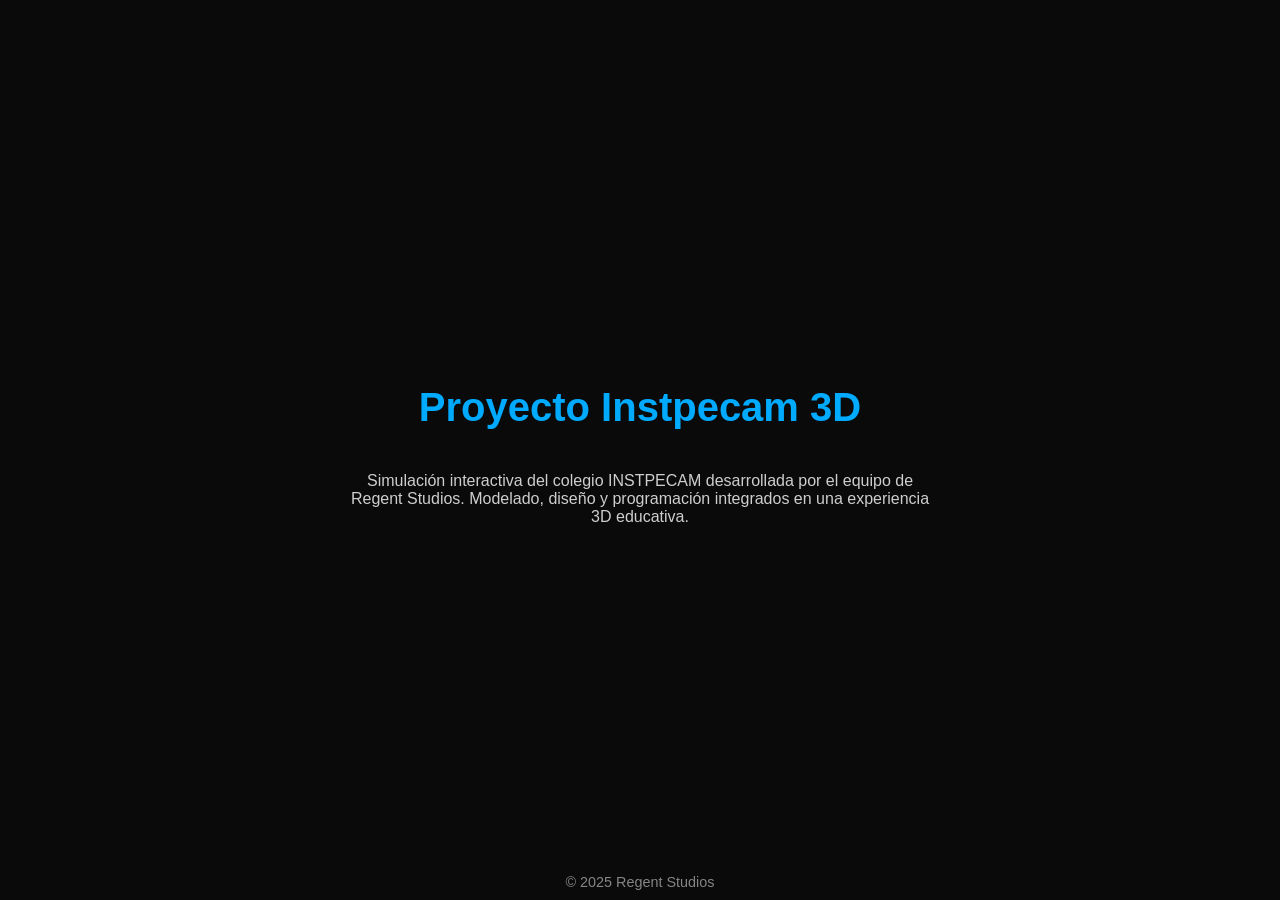
==== index.html @ ab6b4b00 "Add initial HTML structure for Proyecto Instpecam 3D" ====
<!DOCTYPE html>
<html lang="es">
<head>
  <meta charset="UTF-8">
  <meta name="viewport" content="width=device-width, initial-scale=1.0">
  <title>Proyecto Instpecam 3D</title>
  <style>
    body {
      font-family: 'Poppins', sans-serif;
      background-color: #0a0a0a;
      color: #ffffff;
      display: flex;
      flex-direction: column;
      align-items: center;
      justify-content: center;
      height: 100vh;
      margin: 0;
      text-align: center;
    }
    h1 {
      font-size: 2.5rem;
      color: #00aaff;
    }
    p {
      max-width: 600px;
      opacity: 0.8;
    }
  </style>
</head>
<body>
  <h1>Proyecto Instpecam 3D</h1>
  <p>
    Simulación interactiva del colegio INSTPECAM desarrollada por el equipo de Regent Studios.  
    Modelado, diseño y programación integrados en una experiencia 3D educativa.
  </p>
  <footer style="position:absolute; bottom:10px; font-size:0.9rem; opacity:0.5;">
    © 2025 Regent Studios
  </footer>
</body>
</html>
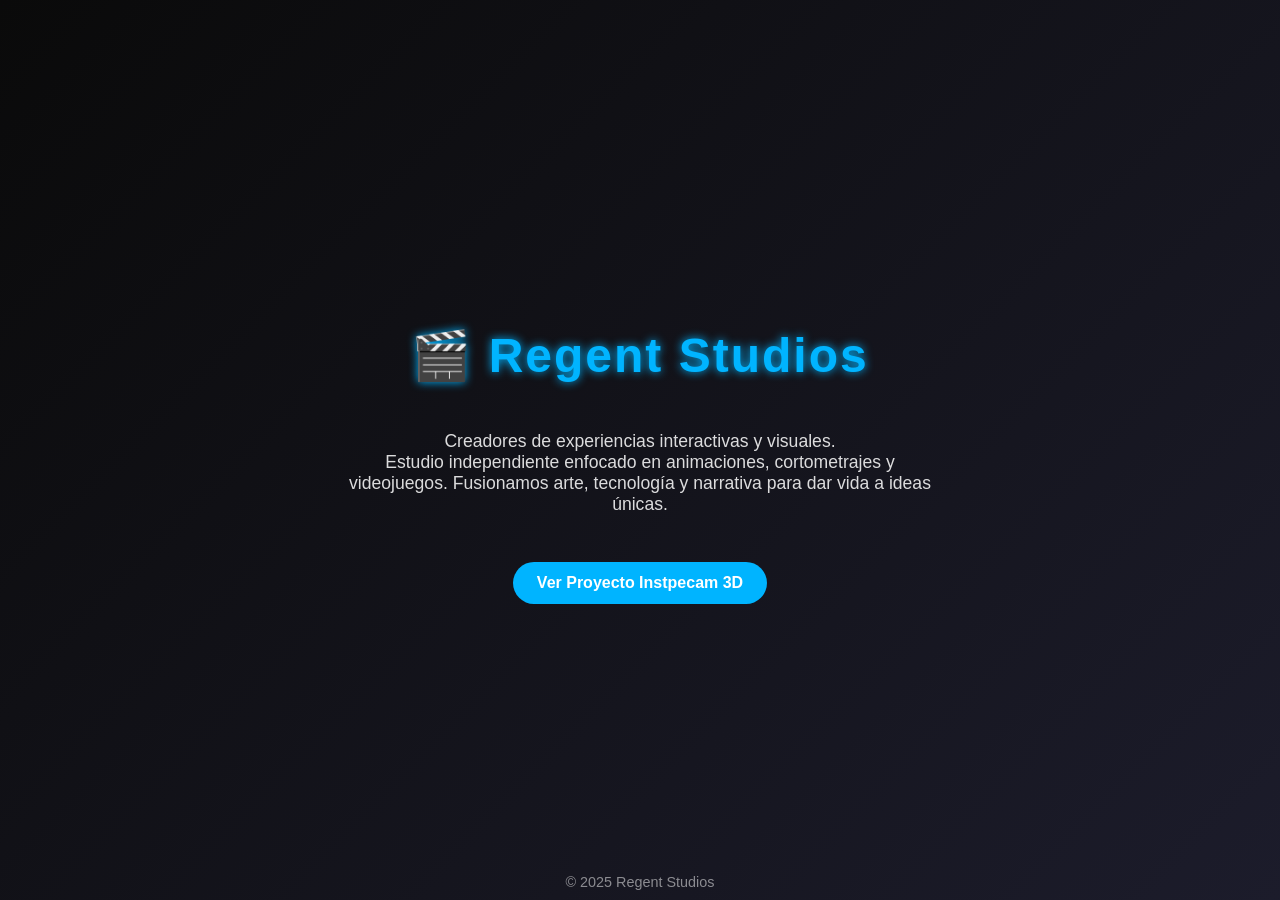
==== commit 69fbdff5: "Revise index.html for Regent Studios branding Updated the title and content to reflect Regent Studio" ====
--- a/index.html
+++ b/index.html
@@ -3,38 +3,62 @@
 <head>
   <meta charset="UTF-8">
   <meta name="viewport" content="width=device-width, initial-scale=1.0">
-  <title>Proyecto Instpecam 3D</title>
+  <title>Regent Studios</title>
   <style>
     body {
-      font-family: 'Poppins', sans-serif;
-      background-color: #0a0a0a;
-      color: #ffffff;
+      margin: 0;
+      height: 100vh;
       display: flex;
       flex-direction: column;
+      justify-content: center;
       align-items: center;
-      justify-content: center;
-      height: 100vh;
-      margin: 0;
+      background: linear-gradient(135deg, #0a0a0a, #1c1c2b);
+      color: white;
+      font-family: 'Poppins', sans-serif;
       text-align: center;
+      overflow: hidden;
     }
     h1 {
-      font-size: 2.5rem;
-      color: #00aaff;
+      font-size: 3rem;
+      color: #00b4ff;
+      letter-spacing: 2px;
+      text-shadow: 0 0 10px #00b4ff;
     }
     p {
       max-width: 600px;
-      opacity: 0.8;
+      font-size: 1.1rem;
+      opacity: 0.85;
+      margin-top: 15px;
+    }
+    a {
+      margin-top: 30px;
+      background: #00b4ff;
+      color: #fff;
+      text-decoration: none;
+      padding: 12px 24px;
+      border-radius: 30px;
+      font-weight: bold;
+      transition: 0.3s;
+    }
+    a:hover {
+      background: #008fcc;
+    }
+    footer {
+      position: absolute;
+      bottom: 10px;
+      font-size: 0.9rem;
+      opacity: 0.5;
     }
   </style>
 </head>
 <body>
-  <h1>Proyecto Instpecam 3D</h1>
+  <h1>🎬 Regent Studios</h1>
   <p>
-    Simulación interactiva del colegio INSTPECAM desarrollada por el equipo de Regent Studios.  
-    Modelado, diseño y programación integrados en una experiencia 3D educativa.
+    Creadores de experiencias interactivas y visuales.<br>
+    Estudio independiente enfocado en animaciones, cortometrajes y videojuegos.  
+    Fusionamos arte, tecnología y narrativa para dar vida a ideas únicas.
   </p>
-  <footer style="position:absolute; bottom:10px; font-size:0.9rem; opacity:0.5;">
-    © 2025 Regent Studios
-  </footer>
+  <a href="https://regentstudios.github.io/Proyecto-Instpecam3D/">Ver Proyecto Instpecam 3D</a>
+  <footer>© 2025 Regent Studios</footer>
 </body>
 </html>
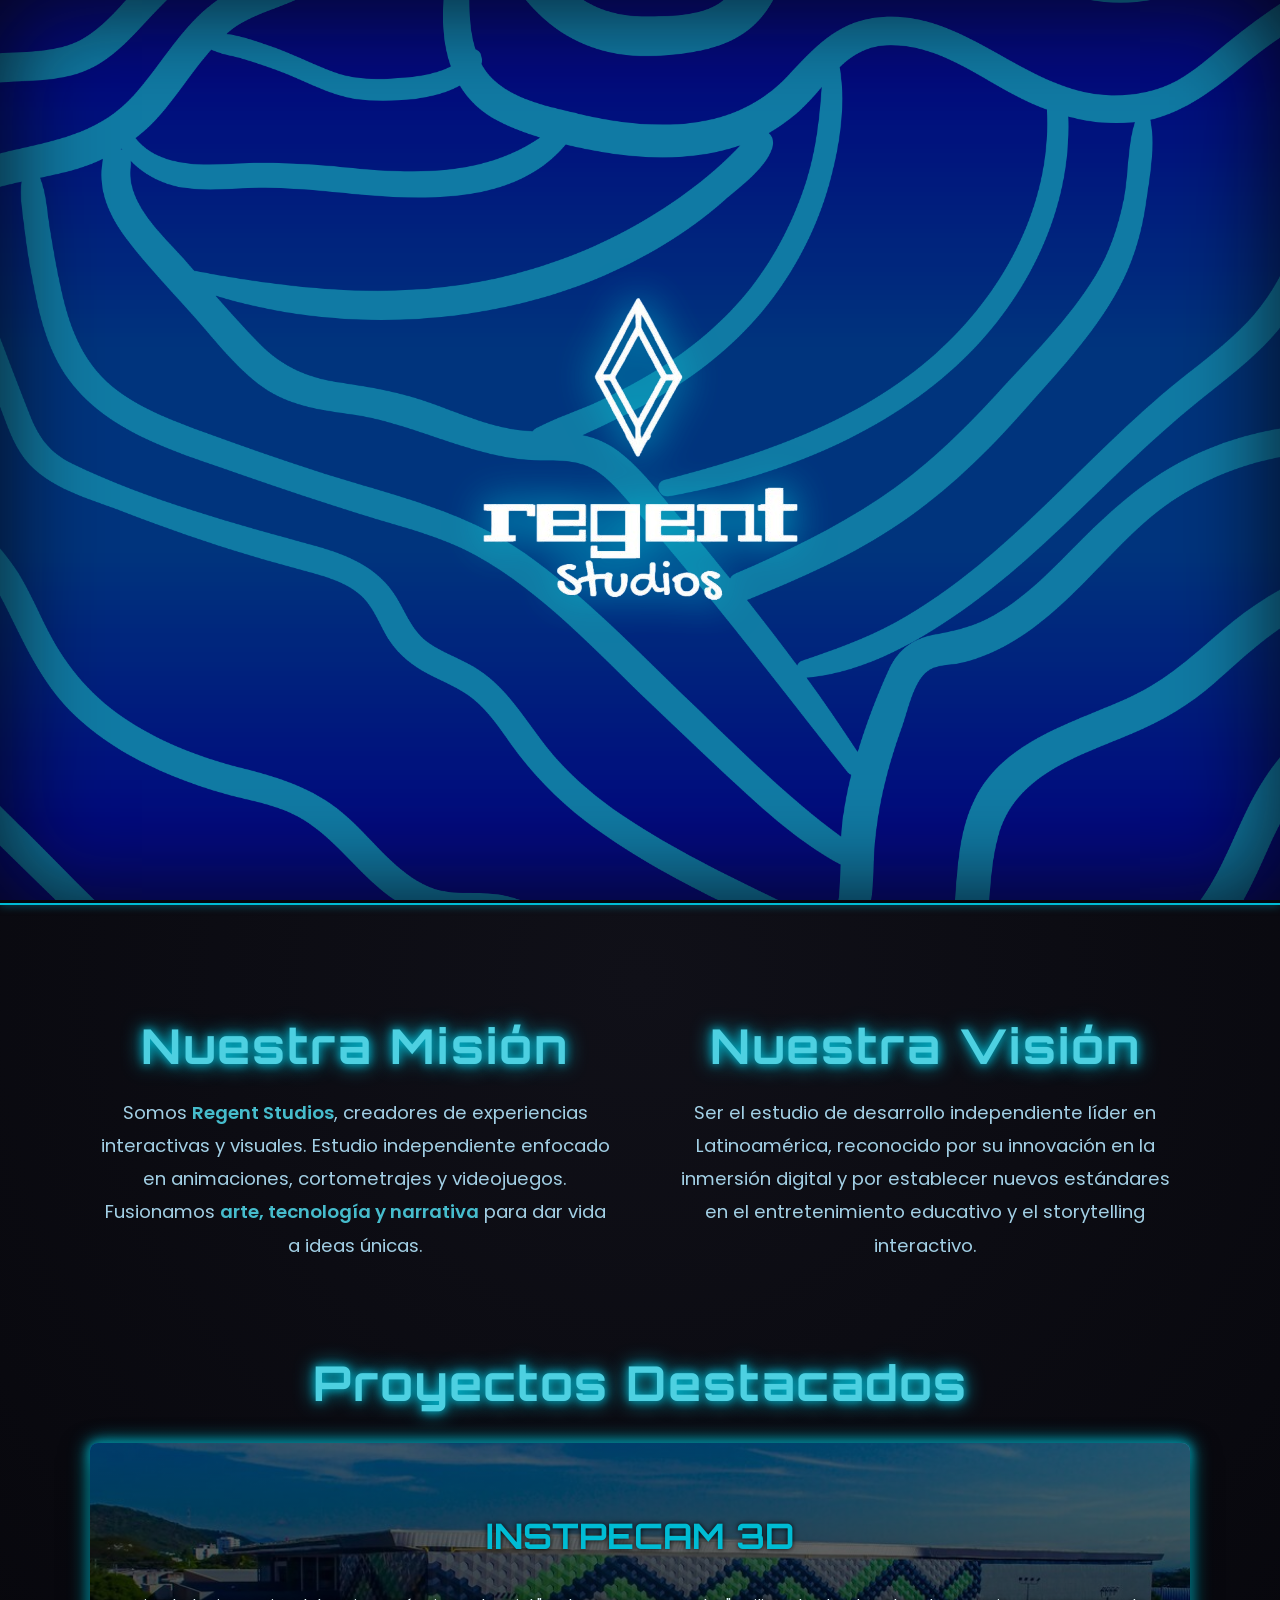
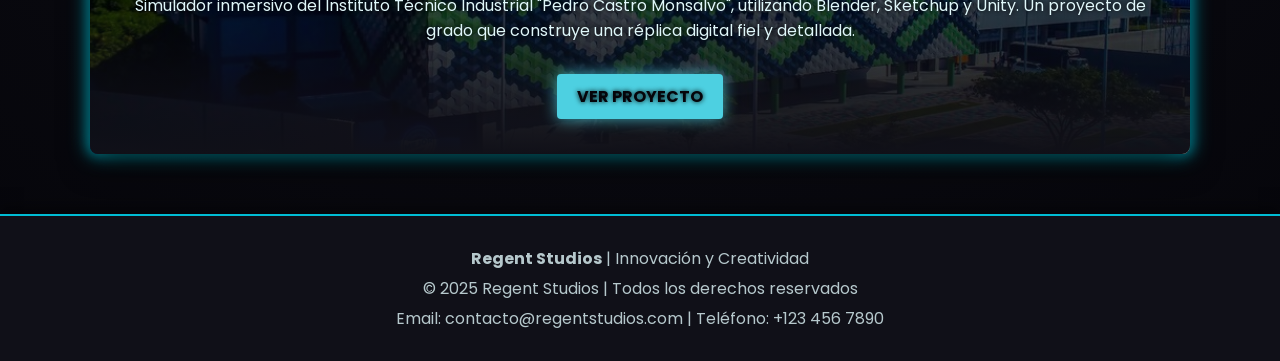
==== commit e486bb6d: "Add files via upload" ====
--- a/index.html
+++ b/index.html
@@ -1,64 +1,148 @@
-<!DOCTYPE html>
-<html lang="es">
-<head>
-  <meta charset="UTF-8">
-  <meta name="viewport" content="width=device-width, initial-scale=1.0">
-  <title>Regent Studios</title>
-  <style>
-    body {
-      margin: 0;
-      height: 100vh;
-      display: flex;
-      flex-direction: column;
-      justify-content: center;
-      align-items: center;
-      background: linear-gradient(135deg, #0a0a0a, #1c1c2b);
-      color: white;
-      font-family: 'Poppins', sans-serif;
-      text-align: center;
-      overflow: hidden;
-    }
-    h1 {
-      font-size: 3rem;
-      color: #00b4ff;
-      letter-spacing: 2px;
-      text-shadow: 0 0 10px #00b4ff;
-    }
-    p {
-      max-width: 600px;
-      font-size: 1.1rem;
-      opacity: 0.85;
-      margin-top: 15px;
-    }
-    a {
-      margin-top: 30px;
-      background: #00b4ff;
-      color: #fff;
-      text-decoration: none;
-      padding: 12px 24px;
-      border-radius: 30px;
-      font-weight: bold;
-      transition: 0.3s;
-    }
-    a:hover {
-      background: #008fcc;
-    }
-    footer {
-      position: absolute;
-      bottom: 10px;
-      font-size: 0.9rem;
-      opacity: 0.5;
-    }
-  </style>
-</head>
-<body>
-  <h1>🎬 Regent Studios</h1>
-  <p>
-    Creadores de experiencias interactivas y visuales.<br>
-    Estudio independiente enfocado en animaciones, cortometrajes y videojuegos.  
-    Fusionamos arte, tecnología y narrativa para dar vida a ideas únicas.
-  </p>
-  <a href="https://regentstudios.github.io/Proyecto-Instpecam3D/">Ver Proyecto Instpecam 3D</a>
-  <footer>© 2025 Regent Studios</footer>
-</body>
-</html>
+<!DOCTYPE html>
+<html lang="es">
+<head>
+    <meta charset="UTF-8">
+    <meta name="viewport" content="width=device-width, initial-scale=1.0">
+    <title>Regent Studios | Creadores de Experiencias</title>
+    <link rel="preconnect" href="https://fonts.googleapis.com">
+    <link rel="preconnect" href="https://fonts.gstatic.com" crossorigin>
+    <link href="https://fonts.googleapis.com/css2?family=Orbitron:wght@700&family=Poppins:wght@400;600&display=swap" rel="stylesheet">
+    <link rel="stylesheet" href="style.css"> 
+</head>
+<body>
+    
+    <div class="intro-screen">
+        <img src="LogoBanerF.png" alt="Fondo del Logobanner de Regent Studios" class="intro-background-img"> 
+        
+        <div class="intro-title">
+            <img src="LogoM-removebg-preview.png" alt="Regent Studios Logo" class="intro-logo">
+        </div>
+
+        <div class="scroll-indicator" aria-hidden="false">
+            <svg class="scroll-arrow arrow-1" viewBox="0 0 24 24" preserveAspectRatio="none" xmlns="http://www.w3.org/2000/svg" role="img" aria-label="Desliza hacia abajo">
+                <path d="M3 8l9 9 9-9" stroke="currentColor" stroke-linecap="round" stroke-linejoin="round" fill="none"></path>
+            </svg>
+            <svg class="scroll-arrow arrow-2" viewBox="0 0 24 24" preserveAspectRatio="none" xmlns="http://www.w3.org/2000/svg" role="img" aria-label="Desliza hacia abajo">
+                <path d="M3 8l9 9 9-9" stroke="currentColor" stroke-linecap="round" stroke-linejoin="round" fill="none"></path>
+            </svg>
+            <svg class="scroll-arrow arrow-3" viewBox="0 0 24 24" preserveAspectRatio="none" xmlns="http://www.w3.org/2000/svg" role="img" aria-label="Desliza hacia abajo">
+                <path d="M3 8l9 9 9-9" stroke="currentColor" stroke-linecap="round" stroke-linejoin="round" fill="none"></path>
+            </svg>
+            <span class="sr-only">Desliza hacia abajo</span>
+        </div>
+    </div>
+
+    <main>
+        <header class="header"></header>
+
+        <div class="container">
+            <div class="main-content">
+                
+                <div class="mission-vision-container">
+                    
+                    <div class="mission-vision-item">
+                        <h2 class="section-title">Nuestra Misión</h2>
+                        <p class="project-description">
+                            Somos <strong>Regent Studios</strong>, creadores de experiencias interactivas y visuales. Estudio independiente enfocado en animaciones, cortometrajes y videojuegos. Fusionamos <strong>arte, tecnología y narrativa</strong> para dar vida a ideas únicas.
+                        </p>
+                    </div>
+
+                    <div class="mission-vision-item">
+                        <h2 class="section-title">Nuestra Visión</h2>
+                        <p class="project-description">
+                            Ser el estudio de desarrollo independiente líder en Latinoamérica, reconocido por su innovación en la inmersión digital y por establecer nuevos estándares en el entretenimiento educativo y el storytelling interactivo.
+                        </p>
+                    </div>
+
+                </div>
+                
+                <h2 class="section-title">Proyectos Destacados</h2>
+                
+                <div class="project-card project-card-img"> 
+                    <h3>INSTPECAM 3D</h3>
+                    <p>Simulador inmersivo del Instituto Técnico Industrial "Pedro Castro Monsalvo", utilizando Blender, Sketchup y Unity. Un proyecto de grado que construye una réplica digital fiel y detallada.</p>
+                    
+                    <a href="https://regentstudios.github.io/Proyecto-Instpecam3D/" class="card-link" aria-label="Ir al Proyecto Instpecam 3D"></a>
+                    <span class="card-cta-label">Ver Proyecto</span>
+                </div>
+            </div>
+        </div>
+    </main>
+
+    <footer class="footer">
+        <div class="footer-content">
+            <p><strong>Regent Studios</strong> | Innovación y Creatividad</p>
+            <p>© 2025 Regent Studios | Todos los derechos reservados</p>
+            <p>Email: contacto@regentstudios.com | Teléfono: +123 456 7890</p>
+        </div>
+    </footer>
+    
+    <script>
+        // Efecto de fade-out de la intro al hacer scroll
+        const introScreen = document.querySelector('.intro-screen');
+        const scrollThreshold = window.innerHeight;
+
+        window.addEventListener('scroll', () => {
+            const scrollY = window.scrollY;
+            
+            if (scrollY <= scrollThreshold) {
+                const opacity = 1 - (scrollY / scrollThreshold);
+                const blur = (scrollY / scrollThreshold) * 10;
+                introScreen.style.opacity = opacity;
+                introScreen.style.filter = `blur(${blur}px)`;
+            } else {
+                introScreen.style.opacity = 0;
+                introScreen.style.filter = `blur(10px)`;
+            }
+        }, { passive: true });
+
+        // Activar indicador de scroll si el usuario permanece en la intro sin desplazarse
+        (function() {
+            const indicator = document.querySelector('.scroll-indicator');
+            if (!indicator) return;
+
+            let idleTimer = null;
+            const idleDelay = 2500; // 2.5 segundos de inactividad
+            const isInIntro = () => window.scrollY <= window.innerHeight * 0.15;
+
+            function startIdle() {
+                clearTimeout(idleTimer);
+                idleTimer = setTimeout(() => {
+                    indicator.classList.add('active');
+                }, idleDelay);
+            }
+
+            function cancelIdle() {
+                clearTimeout(idleTimer);
+                indicator.classList.remove('active');
+            }
+
+            function handleScroll() {
+                if (isInIntro()) {
+                    cancelIdle();
+                    startIdle();
+                } else {
+                    cancelIdle();
+                }
+            }
+
+            window.addEventListener('load', () => {
+                if (isInIntro()) startIdle();
+            });
+
+            window.addEventListener('scroll', handleScroll, { passive: true });
+            document.addEventListener('visibilitychange', () => {
+                if (document.visibilityState === 'visible' && isInIntro()) startIdle();
+                else cancelIdle();
+            });
+
+            ['keydown','pointerdown','touchstart'].forEach(ev => {
+                window.addEventListener(ev, () => {
+                    cancelIdle();
+                }, { passive: true });
+            });
+        })();
+    </script>
+
+</body>
+</html>
--- a/style.css
+++ b/style.css
@@ -0,0 +1,379 @@
+/* --- Variables de Color y Estilos Generales --- */
+:root {
+    /* Paleta de Colores Azules/Cian Futurista */
+    --primary-color: #05050A; /* Negro ultra-oscuro (Fondo base) */
+    --secondary-color: #00BCD4; /* Cian primario (Bordes/Destacado/Neo) */
+    --accent-color: #4DD0E1; /* Cian claro de acento (Brillo/Hover) */
+    --light-color: #E0F7FA; /* Blanco/gris azulado claro */
+    --dark-color: #101018; /* Gris muy oscuro para secciones */
+    --text-color: #B3E5FC; /* Color de texto principal (Azul claro suave) */
+    
+    /* Gradiente sutil para el fondo */
+    --background-gradient: radial-gradient(circle at center, var(--dark-color) 0%, var(--primary-color) 100%);
+
+    /* Sombra de Neo (para títulos y bordes) */
+    --neo-shadow: 0 0 12px var(--secondary-color), 0 0 20px var(--secondary-color);
+}
+
+html {
+    scroll-behavior: smooth;
+}
+
+body {
+    font-family: 'Poppins', sans-serif;
+    margin: 0;
+    padding: 0;
+    background-color: var(--primary-color);
+    background-image: var(--background-gradient); 
+    color: var(--text-color);
+    overflow-x: hidden;
+    min-height: 100vh; 
+}
+
+/* --- Pantalla de Introducción (Cubierta total) --- */
+.intro-screen {
+    position: fixed;
+    top: 0;
+    left: 0;
+    width: 100%;
+    height: 100vh; /* OCUPA EL 100% DE LA ALTURA DE LA VENTANA */
+    z-index: 100;
+    pointer-events: none; 
+    display: flex; 
+    flex-direction: column;
+    align-items: center;
+    justify-content: center;
+    text-align: center;
+    overflow: hidden; 
+    transition: opacity 0.5s ease, filter 0.5s ease; /* Para el efecto de fade-out */
+}
+
+/* Overlay oscuro para mejorar contraste del logo */
+.intro-screen::after {
+    content: '';
+    position: absolute;
+    top: 0; left: 0; width: 100%; height: 100%;
+    /* Añadimos un tinte Cian sutil */
+    background: rgba(0, 188, 212, 0.05); 
+    /* Oscurecimiento en los bordes para más profundidad */
+    box-shadow: inset 0 0 100px rgba(5, 5, 10, 0.9); 
+    z-index: 1;
+}
+
+/* IMAGEN DE FONDO (Con clase específica) */
+.intro-background-img {
+    position: absolute;
+    top: 0;
+    left: 0;
+    width: 100%;
+    height: 100%;
+    object-fit: cover; /* Asegura que la imagen cubra toda la pantalla */
+    filter: brightness(0.7) contrast(1.1); 
+    z-index: 0;
+}
+
+/* Contenedor del Logo y Título */
+.intro-title {
+    position: relative;
+    z-index: 2; /* Encima del overlay */
+}
+
+/* ESTILO DEL LOGO TRANSPARENTE (Centrado y GRANDE) */
+.intro-logo {
+    height: auto; 
+    width: auto;
+    max-height: 90vh; /* ¡MÁXIMO TAMAÑO! (90% de la altura del viewport) */
+    max-width: 95vw;  /* ¡MÁXIMO TAMAÑO! (95% del ancho del viewport) */
+    display: block; 
+    margin: 0 auto; 
+    filter: drop-shadow(0 0 20px var(--secondary-color)); /* Efecto Neo-Cian */
+    transition: filter 0.3s ease;
+}
+
+.intro-logo:hover {
+    filter: drop-shadow(0 0 35px var(--accent-color)); /* Brillo más intenso al pasar el mouse */
+}
+
+
+/* --- Indicador de desplazamiento (scroll-indicator) --- */
+.sr-only {
+    position: absolute !important;
+    width: 1px;
+    height: 1px;
+    padding: 0;
+    margin: -1px;
+    overflow: hidden;
+    clip: rect(0, 0, 0, 0);
+    white-space: nowrap;
+    border: 0;
+}
+
+.scroll-indicator {
+    position: fixed;
+    bottom: 36px;
+    left: 50%;
+    transform: translateX(-50%);
+    z-index: 101; 
+    display: flex;
+    flex-direction: column;
+    align-items: center;
+    gap: 4px;
+    width: min(40vw, 220px);
+    height: auto;
+    pointer-events: none;
+    opacity: 0; /* INICIA OCULTO */
+    transition: opacity 300ms ease;
+}
+
+.scroll-arrow {
+    width: 100%;
+    height: 20px;
+    color: var(--accent-color); /* Color Cian */
+    opacity: 0;
+    transform-origin: center;
+    filter: drop-shadow(0 0 8px var(--secondary-color)); /* Efecto Neo */
+}
+
+.scroll-arrow path {
+    stroke-width: 3.2;
+    vector-effect: non-scaling-stroke;
+}
+
+.arrow-1 { animation: arrowFade 2s infinite; }
+.arrow-2 { animation: arrowFade 2s infinite 0.3s; }
+.arrow-3 { animation: arrowFade 2s infinite 0.6s; }
+
+.scroll-indicator.active { opacity: 1; }
+
+@keyframes arrowFade {
+    0% { opacity: 0; transform: translateY(-8px); }
+    50% { opacity: 1; transform: translateY(0); }
+    100% { opacity: 0; transform: translateY(8px); }
+}
+
+/* --- Contenido Principal --- */
+main {
+    position: relative;
+    z-index: 1;
+    background-color: transparent; 
+    padding-top: 100vh; /* ¡CLAVE! Empuja el contenido para que empiece después de la intro */
+}
+
+/* Estilo del Encabezado Sticky (De vuelta a la línea simple solicitada) */
+.header {
+    background-color: var(--primary-color); 
+    height: 5px; 
+    padding: 0; 
+    
+    border-bottom: 2px solid var(--secondary-color); 
+    
+    position: sticky;
+    top: 0;
+    z-index: 50;
+    width: 100%;
+    box-sizing: border-box;
+    box-shadow: 0 0 10px rgba(0, 188, 212, 0.5); /* Aumentamos la sombra para Neo */
+}
+
+/* --- Contenido de la Sección Principal --- */
+.container {
+    max-width: 1100px; 
+    margin: 60px auto;
+    padding: 0 20px;
+}
+
+.main-content {
+    text-align: center;
+}
+
+/* Contenedor Flex para Misión y Visión */
+.mission-vision-container {
+    display: flex;
+    justify-content: space-between;
+    gap: 40px; 
+    margin-bottom: 40px;
+}
+
+.mission-vision-item {
+    flex: 1; 
+    text-align: center;
+    padding: 10px;
+}
+
+.section-title {
+    font-size: 3rem; 
+    color: var(--accent-color); 
+    margin: 40px 0 20px 0;
+    font-family: 'Orbitron', sans-serif; 
+    text-shadow: 0 0 10px var(--secondary-color), 0 0 20px var(--secondary-color); 
+    letter-spacing: 2px;
+}
+
+.project-description {
+    font-size: 1.15rem; 
+    line-height: 1.8;
+    margin: 0 auto 40px auto;
+    opacity: 0.9;
+}
+
+.project-description strong {
+    color: var(--accent-color); 
+    font-weight: 600;
+}
+
+/* Estilo Base de la Tarjeta */
+.project-card {
+    position: relative;
+    background-color: var(--dark-color);
+    border: none; 
+    padding: 35px; 
+    border-radius: 8px; 
+    margin-top: 30px;
+    box-shadow: 0 10px 30px rgba(0, 0, 0, 0.8), var(--neo-shadow);
+    transition: transform 0.3s ease, box-shadow 0.3s ease;
+    cursor: pointer;
+    overflow: hidden; 
+}
+
+.project-card h3 {
+    color: var(--secondary-color); 
+    font-family: 'Orbitron', sans-serif;
+    font-size: 2.2rem; 
+}
+
+
+/* Estilo para la Tarjeta de Proyecto con Imagen de Fondo y fundido */
+.project-card-img {
+    background-image: url('instpecamIMG1.jpg');
+    background-size: cover;
+    background-position: center;
+    background-repeat: no-repeat;
+    
+    z-index: 1;
+    color: var(--light-color);
+    text-shadow: 0 0 5px rgba(0,0,0,1);
+}
+
+/* Superposición de Oscurecimiento (Incluye el gradiente de fundido) */
+.project-card-img::before {
+    content: '';
+    position: absolute;
+    top: 0;
+    left: 0;
+    right: 0;
+    bottom: 0;
+    
+    /* GRADIENTE CLAVE: Oscurecimiento con fundido al fondo */
+    background: linear-gradient(
+        to bottom,
+        rgba(0, 0, 0, 0.55) 0%, 
+        rgba(0, 0, 0, 0.65) 50%, 
+        var(--dark-color) 100% 
+    );
+    z-index: 2; 
+    transition: background 0.3s ease; 
+}
+
+/* Aseguramos que el contenido esté encima de la capa de oscurecimiento */
+.project-card-img h3, .project-card-img p, .card-cta-label {
+    position: relative;
+    z-index: 3;
+}
+
+.project-card:hover {
+    transform: translateY(-5px); 
+    box-shadow: 0 15px 40px rgba(0, 0, 0, 0.9), 0 0 25px var(--accent-color);
+}
+
+.project-card-img:hover::before {
+    /* Oscurecimiento menor al pasar el mouse */
+    background: linear-gradient(
+        to bottom,
+        rgba(0, 0, 0, 0.45) 0%,
+        rgba(0, 0, 0, 0.55) 50%,
+        var(--dark-color) 100% 
+    );
+}
+
+/* Hacemos que el enlace cubra el 100% de la tarjeta */
+.card-link {
+    position: absolute;
+    top: 0;
+    left: 0;
+    width: 100%;
+    height: 100%;
+    z-index: 4; 
+}
+
+/* Estilo del indicador visual del CTA */
+.card-cta-label {
+    display: inline-block;
+    margin-top: 15px;
+    padding: 10px 20px;
+    background: var(--accent-color);
+    color: var(--primary-color);
+    font-weight: bold;
+    text-transform: uppercase;
+    border-radius: 4px;
+    box-shadow: 0 0 15px rgba(77, 208, 225, 0.8);
+    transition: background-color 0.3s ease, transform 0.3s ease;
+}
+
+.project-card-img:hover .card-cta-label {
+    background: var(--secondary-color);
+    box-shadow: 0 0 25px var(--secondary-color);
+    transform: scale(1.05);
+}
+
+/* --- Pie de Página --- */
+.footer {
+    background-color: var(--dark-color);
+    color: var(--light-color);
+    text-align: center;
+    padding: 25px; 
+    margin-top: 50px;
+    border-top: 2px solid var(--secondary-color); 
+    box-shadow: 0 -5px 15px rgba(0, 0, 0, 0.5);
+}
+
+.footer-content p {
+    margin: 5px 0;
+    opacity: 0.8;
+}
+
+/* --- Media Queries --- */
+@media (max-width: 768px) {
+    /* Ajuste de tamaño del logo en móviles */
+    .intro-logo {
+        max-height: 70vh; /* Ajustado para móviles */
+        max-width: 95vw;
+    }
+    
+    /* Misión y Visión de vuelta a columnas apiladas en móviles */
+    .mission-vision-container {
+        flex-direction: column;
+        gap: 0;
+    }
+    
+    .header {
+        height: 4px;
+    }
+    
+    .project-card h3 {
+        font-size: 1.8rem;
+    }
+    
+    .card-cta-label {
+        padding: 8px 15px;
+        font-size: 0.9rem;
+    }
+
+    .section-title {
+        font-size: 2.5rem;
+        margin: 20px 0 10px 0;
+    }
+
+    .project-description {
+        font-size: 1rem;
+    }
+}
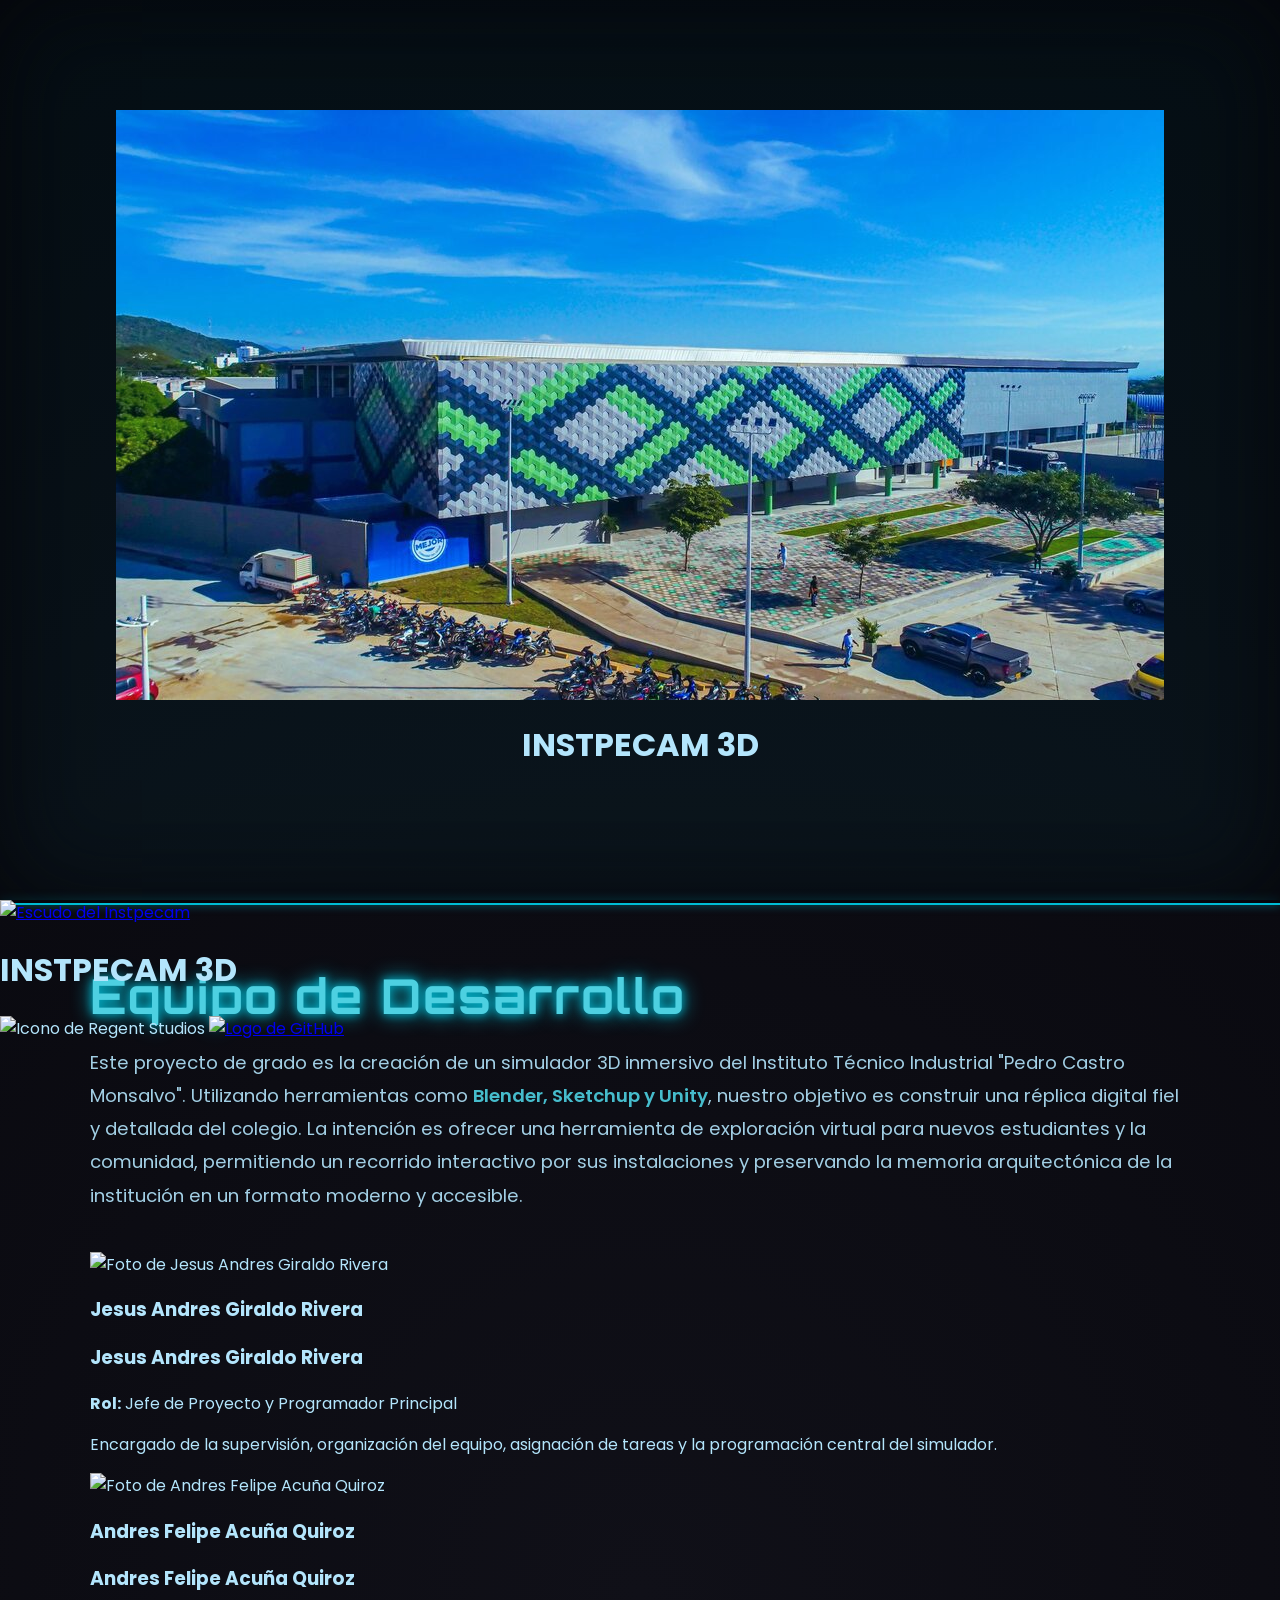
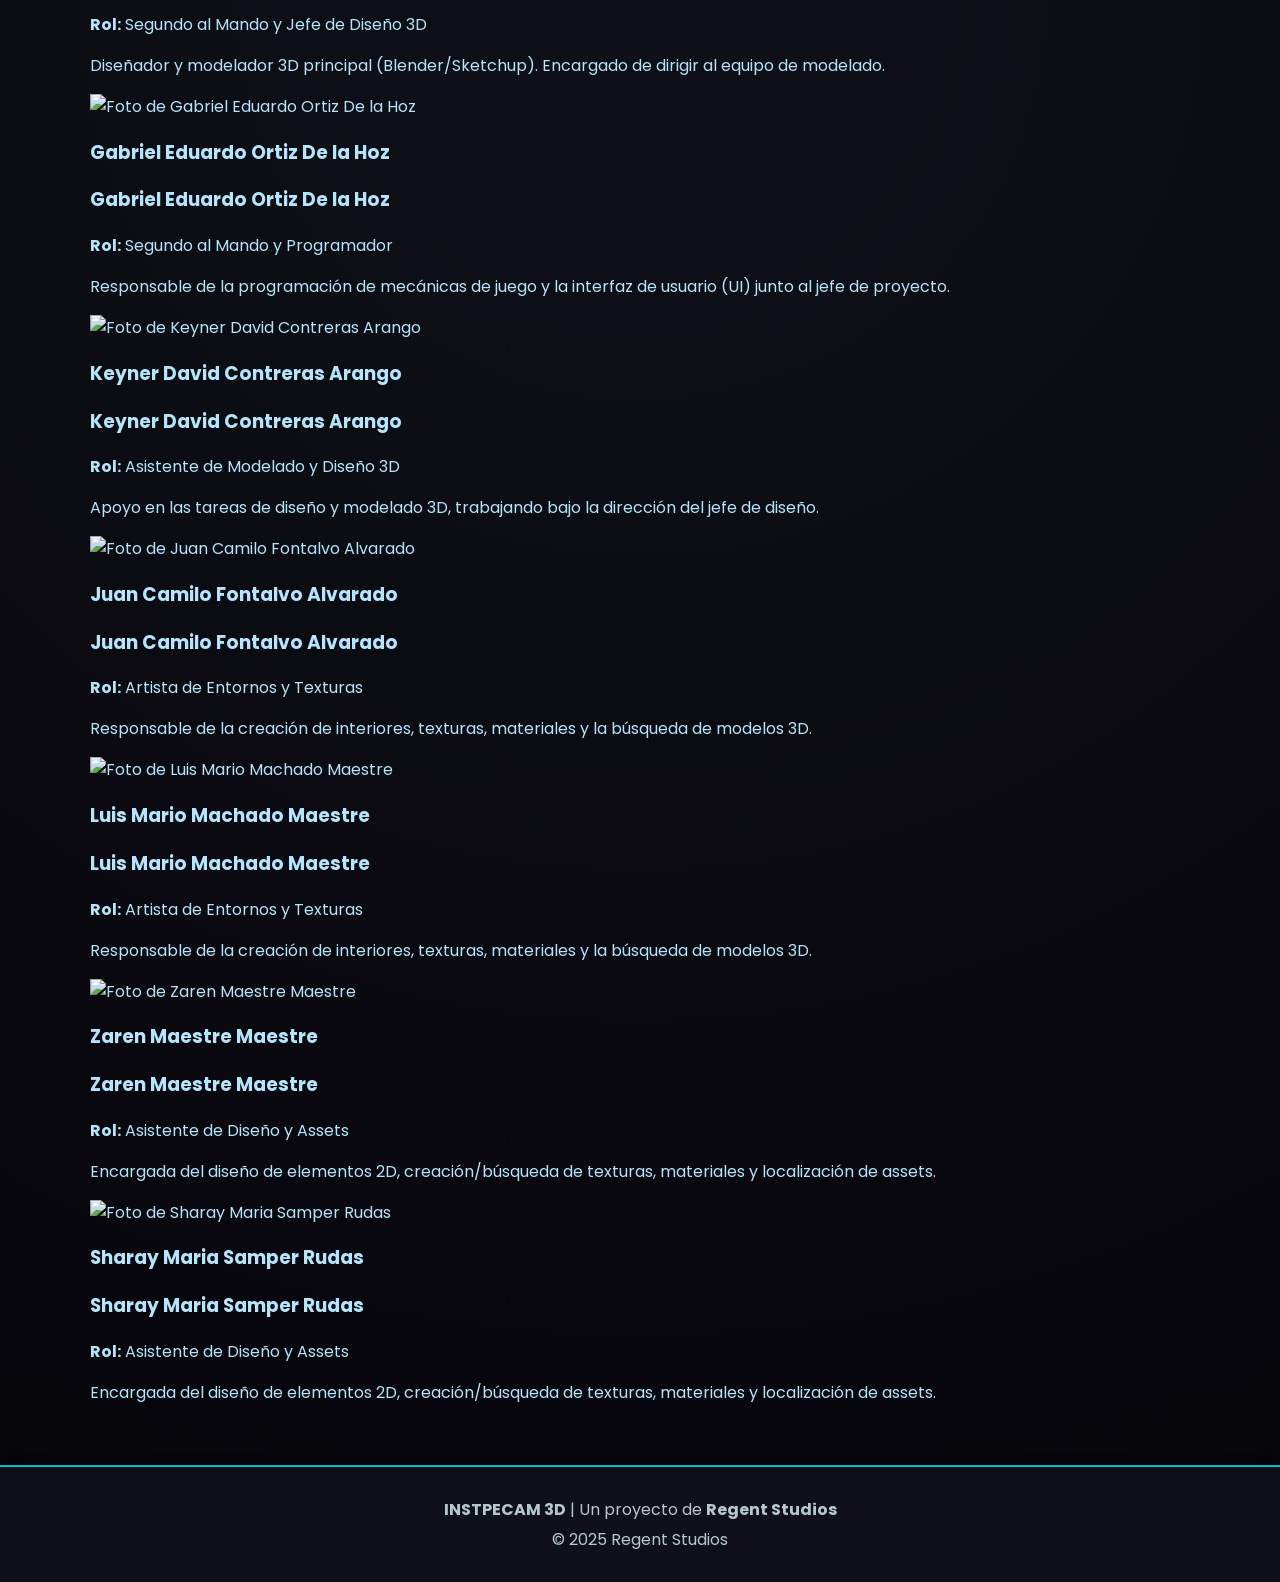
==== commit 4d742393: "Refactor index.html for INSTPECAM 3D project" ====
--- a/index.html
+++ b/index.html
@@ -3,82 +3,184 @@
 <head>
     <meta charset="UTF-8">
     <meta name="viewport" content="width=device-width, initial-scale=1.0">
-    <title>Regent Studios | Creadores de Experiencias</title>
+    <title>Créditos | INSTPECAM 3D</title>
+    <link rel="stylesheet" href="style.css">
     <link rel="preconnect" href="https://fonts.googleapis.com">
     <link rel="preconnect" href="https://fonts.gstatic.com" crossorigin>
     <link href="https://fonts.googleapis.com/css2?family=Orbitron:wght@700&family=Poppins:wght@400;600&display=swap" rel="stylesheet">
-    <link rel="stylesheet" href="style.css"> 
 </head>
 <body>
-    
     <div class="intro-screen">
-        <img src="LogoBanerF.png" alt="Fondo del Logobanner de Regent Studios" class="intro-background-img"> 
-        
+        <img src="instpecamIMG1.jpg" alt="Foto del Instituto I.E.T.I. Pedro Castro Monsalvo">
         <div class="intro-title">
-            <img src="LogoM-removebg-preview.png" alt="Regent Studios Logo" class="intro-logo">
-        </div>
-
-        <div class="scroll-indicator" aria-hidden="false">
-            <svg class="scroll-arrow arrow-1" viewBox="0 0 24 24" preserveAspectRatio="none" xmlns="http://www.w3.org/2000/svg" role="img" aria-label="Desliza hacia abajo">
-                <path d="M3 8l9 9 9-9" stroke="currentColor" stroke-linecap="round" stroke-linejoin="round" fill="none"></path>
+            <h1>INSTPECAM 3D</h1>
+        </div>
+        <div class="scroll-indicator" aria-hidden="true">
+            <svg class="scroll-arrow arrow-1" viewBox="0 0 24 24" fill="none" stroke="currentColor" stroke-width="2" stroke-linecap="round" stroke-linejoin="round">
+                <path d="M7 10l5 5 5-5"/>
             </svg>
-            <svg class="scroll-arrow arrow-2" viewBox="0 0 24 24" preserveAspectRatio="none" xmlns="http://www.w3.org/2000/svg" role="img" aria-label="Desliza hacia abajo">
-                <path d="M3 8l9 9 9-9" stroke="currentColor" stroke-linecap="round" stroke-linejoin="round" fill="none"></path>
+            <svg class="scroll-arrow arrow-2" viewBox="0 0 24 24" fill="none" stroke="currentColor" stroke-width="2" stroke-linecap="round" stroke-linejoin="round">
+                <path d="M7 10l5 5 5-5"/>
             </svg>
-            <svg class="scroll-arrow arrow-3" viewBox="0 0 24 24" preserveAspectRatio="none" xmlns="http://www.w3.org/2000/svg" role="img" aria-label="Desliza hacia abajo">
-                <path d="M3 8l9 9 9-9" stroke="currentColor" stroke-linecap="round" stroke-linejoin="round" fill="none"></path>
+            <svg class="scroll-arrow arrow-3" viewBox="0 0 24 24" fill="none" stroke="currentColor" stroke-width="2" stroke-linecap="round" stroke-linejoin="round">
+                <path d="M7 10l5 5 5-5"/>
             </svg>
             <span class="sr-only">Desliza hacia abajo</span>
         </div>
     </div>
-
+    
     <main>
-        <header class="header"></header>
-
-        <div class="container">
-            <div class="main-content">
-                
-                <div class="mission-vision-container">
-                    
-                    <div class="mission-vision-item">
-                        <h2 class="section-title">Nuestra Misión</h2>
-                        <p class="project-description">
-                            Somos <strong>Regent Studios</strong>, creadores de experiencias interactivas y visuales. Estudio independiente enfocado en animaciones, cortometrajes y videojuegos. Fusionamos <strong>arte, tecnología y narrativa</strong> para dar vida a ideas únicas.
-                        </p>
-                    </div>
-
-                    <div class="mission-vision-item">
-                        <h2 class="section-title">Nuestra Visión</h2>
-                        <p class="project-description">
-                            Ser el estudio de desarrollo independiente líder en Latinoamérica, reconocido por su innovación en la inmersión digital y por establecer nuevos estándares en el entretenimiento educativo y el storytelling interactivo.
-                        </p>
-                    </div>
-
+        <header class="header">
+            <div class="header-buttons">
+                <a href="https://instpecam.edu.co/" target="_blank" rel="noopener noreferrer" class="header-btn instpecam-btn">
+                    <img src="escudoinstpecam.png" alt="Escudo del Instpecam">
+                </a>
+
+                <div class="header-text">
+                    <h1>INSTPECAM 3D</h1>
                 </div>
-                
-                <h2 class="section-title">Proyectos Destacados</h2>
-                
-                <div class="project-card project-card-img"> 
-                    <h3>INSTPECAM 3D</h3>
-                    <p>Simulador inmersivo del Instituto Técnico Industrial "Pedro Castro Monsalvo", utilizando Blender, Sketchup y Unity. Un proyecto de grado que construye una réplica digital fiel y detallada.</p>
-                    
-                    <a href="https://regentstudios.github.io/Proyecto-Instpecam3D/" class="card-link" aria-label="Ir al Proyecto Instpecam 3D"></a>
-                    <span class="card-cta-label">Ver Proyecto</span>
+
+                <div class="right-buttons">
+                    <a class="header-btn regent-btn" aria-label="Ir a la página de Regent Studios">
+                        <img src="Icono.png" alt="Icono de Regent Studios">
+                    </a>
+                    <a href="https://regentstudios.github.io/RegentStudios" target="_blank" rel="noopener noreferrer" class="header-btn github-btn" aria-label="Ver el proyecto en GitHub">
+                        <img src="LogoS.jpg" alt="Logo de GitHub">
+                    </a>
                 </div>
             </div>
+        </header>
+
+        <div class="container">
+            <div class="team-section">
+                <h2 class="section-title">Equipo de Desarrollo</h2>
+                <p class="project-description">Este proyecto de grado es la creación de un simulador 3D inmersivo del Instituto Técnico Industrial "Pedro Castro Monsalvo". Utilizando herramientas como <strong>Blender, Sketchup y Unity</strong>, nuestro objetivo es construir una réplica digital fiel y detallada del colegio. La intención es ofrecer una herramienta de exploración virtual para nuevos estudiantes y la comunidad, permitiendo un recorrido interactivo por sus instalaciones y preservando la memoria arquitectónica de la institución en un formato moderno y accesible.</p>
+
+                <div class="team-grid">
+                    <div class="card rank-lead">
+                        <div class="card-inner">
+                            <div class="card-front">
+                                <img src="Giraldo.png" alt="Foto de Jesus Andres Giraldo Rivera">
+                                <h3>Jesus Andres Giraldo Rivera</h3>
+                            </div>
+                            <div class="card-back">
+                                <h3>Jesus Andres Giraldo Rivera</h3>
+                                <p><strong>Rol:</strong> Jefe de Proyecto y Programador Principal</p>
+                                <p>Encargado de la supervisión, organización del equipo, asignación de tareas y la programación central del simulador.</p>
+                            </div>
+                        </div>
+                    </div>
+
+                    <div class="card rank-sublead">
+                        <div class="card-inner">
+                            <div class="card-front">
+                                <img src="Acuña.png" alt="Foto de Andres Felipe Acuña Quiroz">
+                                <h3>Andres Felipe Acuña Quiroz</h3>
+                            </div>
+                            <div class="card-back">
+                                <h3>Andres Felipe Acuña Quiroz</h3>
+                                <p><strong>Rol:</strong> Segundo al Mando y Jefe de Diseño 3D</p>
+                                <p>Diseñador y modelador 3D principal (Blender/Sketchup). Encargado de dirigir al equipo de modelado.</p>
+                            </div>
+                        </div>
+                    </div>
+
+                    <div class="card rank-sublead-purple">
+                        <div class="card-inner">
+                            <div class="card-front">
+                                <img src="Ortiz.png" alt="Foto de Gabriel Eduardo Ortiz De la Hoz">
+                                <h3>Gabriel Eduardo Ortiz De la Hoz</h3>
+                            </div>
+                            <div class="card-back">
+                                <h3>Gabriel Eduardo Ortiz De la Hoz</h3>
+                                <p><strong>Rol:</strong> Segundo al Mando y Programador</p>
+                                <p>Responsable de la programación de mecánicas de juego y la interfaz de usuario (UI) junto al jefe de proyecto.</p>
+                            </div>
+                        </div>
+                    </div>
+                    
+                    <div class="card rank-team-blue">
+                        <div class="card-inner">
+                            <div class="card-front">
+                                <img src="Contreras.png" alt="Foto de Keyner David Contreras Arango">
+                                <h3>Keyner David Contreras Arango</h3>
+                            </div>
+                            <div class="card-back">
+                                <h3>Keyner David Contreras Arango</h3>
+                                <p><strong>Rol:</strong> Asistente de Modelado y Diseño 3D</p>
+                                <p>Apoyo en las tareas de diseño y modelado 3D, trabajando bajo la dirección del jefe de diseño.</p>
+                            </div>
+                        </div>
+                    </div>
+
+                    <div class="card rank-team-blue">
+                        <div class="card-inner">
+                            <div class="card-front">
+                                <img src="Fontalvo.png" alt="Foto de Juan Camilo Fontalvo Alvarado">
+                                <h3>Juan Camilo Fontalvo Alvarado</h3>
+                            </div>
+                            <div class="card-back">
+                                <h3>Juan Camilo Fontalvo Alvarado</h3>
+                                <p><strong>Rol:</strong> Artista de Entornos y Texturas</p>
+                                <p>Responsable de la creación de interiores, texturas, materiales y la búsqueda de modelos 3D.</p>
+                            </div>
+                        </div>
+                    </div>
+
+                    <div class="card rank-team-blue">
+                        <div class="card-inner">
+                            <div class="card-front">
+                                <img src="Machado.png" alt="Foto de Luis Mario Machado Maestre">
+                                <h3>Luis Mario Machado Maestre</h3>
+                            </div>
+                            <div class="card-back">
+                                <h3>Luis Mario Machado Maestre</h3>
+                                <p><strong>Rol:</strong> Artista de Entornos y Texturas</p>
+                                <p>Responsable de la creación de interiores, texturas, materiales y la búsqueda de modelos 3D.</p>
+                            </div>
+                        </div>
+                    </div>
+
+                    <div class="card rank-team-purple">
+                        <div class="card-inner">
+                            <div class="card-front">
+                                <img src="Zaren.png" alt="Foto de Zaren Maestre Maestre">
+                                <h3>Zaren Maestre Maestre</h3>
+                            </div>
+                            <div class="card-back">
+                                <h3>Zaren Maestre Maestre</h3>
+                                <p><strong>Rol:</strong> Asistente de Diseño y Assets</p>
+                                <p>Encargada del diseño de elementos 2D, creación/búsqueda de texturas, materiales y localización de assets.</p>
+                            </div>
+                        </div>
+                    </div>
+                    
+                    <div class="card rank-team-purple">
+                        <div class="card-inner">
+                            <div class="card-front">
+                                <img src="Samper.png" alt="Foto de Sharay Maria Samper Rudas">
+                                <h3>Sharay Maria Samper Rudas</h3>
+                            </div>
+                            <div class="card-back">
+                                <h3>Sharay Maria Samper Rudas</h3>
+                                <p><strong>Rol:</strong> Asistente de Diseño y Assets</p>
+                                <p>Encargada del diseño de elementos 2D, creación/búsqueda de texturas, materiales y localización de assets.</p>
+                            </div>
+                        </div>
+                    </div>
+                </div>
+            </div>
         </div>
     </main>
 
     <footer class="footer">
         <div class="footer-content">
-            <p><strong>Regent Studios</strong> | Innovación y Creatividad</p>
-            <p>© 2025 Regent Studios | Todos los derechos reservados</p>
-            <p>Email: contacto@regentstudios.com | Teléfono: +123 456 7890</p>
+            <p><strong>INSTPECAM 3D</strong> | Un proyecto de <strong>Regent Studios</strong></p>
+            <p>© 2025 Regent Studios</p>
         </div>
     </footer>
-    
+
     <script>
-        // Efecto de fade-out de la intro al hacer scroll
         const introScreen = document.querySelector('.intro-screen');
         const scrollThreshold = window.innerHeight;
 
@@ -94,7 +196,14 @@
                 introScreen.style.opacity = 0;
                 introScreen.style.filter = `blur(10px)`;
             }
-        }, { passive: true });
+        });
+
+        // Script para girar las tarjetas al hacer clic
+        document.querySelectorAll('.card').forEach(card => {
+            card.addEventListener('click', () => {
+                card.querySelector('.card-inner').classList.toggle('is-flipped');
+            });
+        });
 
         // Activar indicador de scroll si el usuario permanece en la intro sin desplazarse
         (function() {
@@ -102,12 +211,14 @@
             if (!indicator) return;
 
             let idleTimer = null;
-            const idleDelay = 2500; // 2.5 segundos de inactividad
+            const idleDelay = 2500; // ms: tiempo que debe permanecer en la intro para activar
+
             const isInIntro = () => window.scrollY <= window.innerHeight * 0.15;
 
             function startIdle() {
                 clearTimeout(idleTimer);
                 idleTimer = setTimeout(() => {
+                    // Añadir clase active para mostrar y animar la flecha
                     indicator.classList.add('active');
                 }, idleDelay);
             }
@@ -117,8 +228,10 @@
                 indicator.classList.remove('active');
             }
 
+            // Reinicia el temporizador si estamos en la intro; si salimos, ocultar
             function handleScroll() {
                 if (isInIntro()) {
+                    // User still at the intro area -> start (or restart) idle timer
                     cancelIdle();
                     startIdle();
                 } else {
@@ -126,16 +239,19 @@
                 }
             }
 
+            // Al cargar la página, si ya está en la intro, iniciar el temporizador
             window.addEventListener('load', () => {
                 if (isInIntro()) startIdle();
             });
 
+            // Scroll y visibilidad afectan el estado
             window.addEventListener('scroll', handleScroll, { passive: true });
             document.addEventListener('visibilitychange', () => {
                 if (document.visibilityState === 'visible' && isInIntro()) startIdle();
                 else cancelIdle();
             });
 
+            // Si el usuario hace cualquier interacción (tecla o click), ocultar
             ['keydown','pointerdown','touchstart'].forEach(ev => {
                 window.addEventListener(ev, () => {
                     cancelIdle();
@@ -143,6 +259,5 @@
             });
         })();
     </script>
-
 </body>
-</html>+</html>
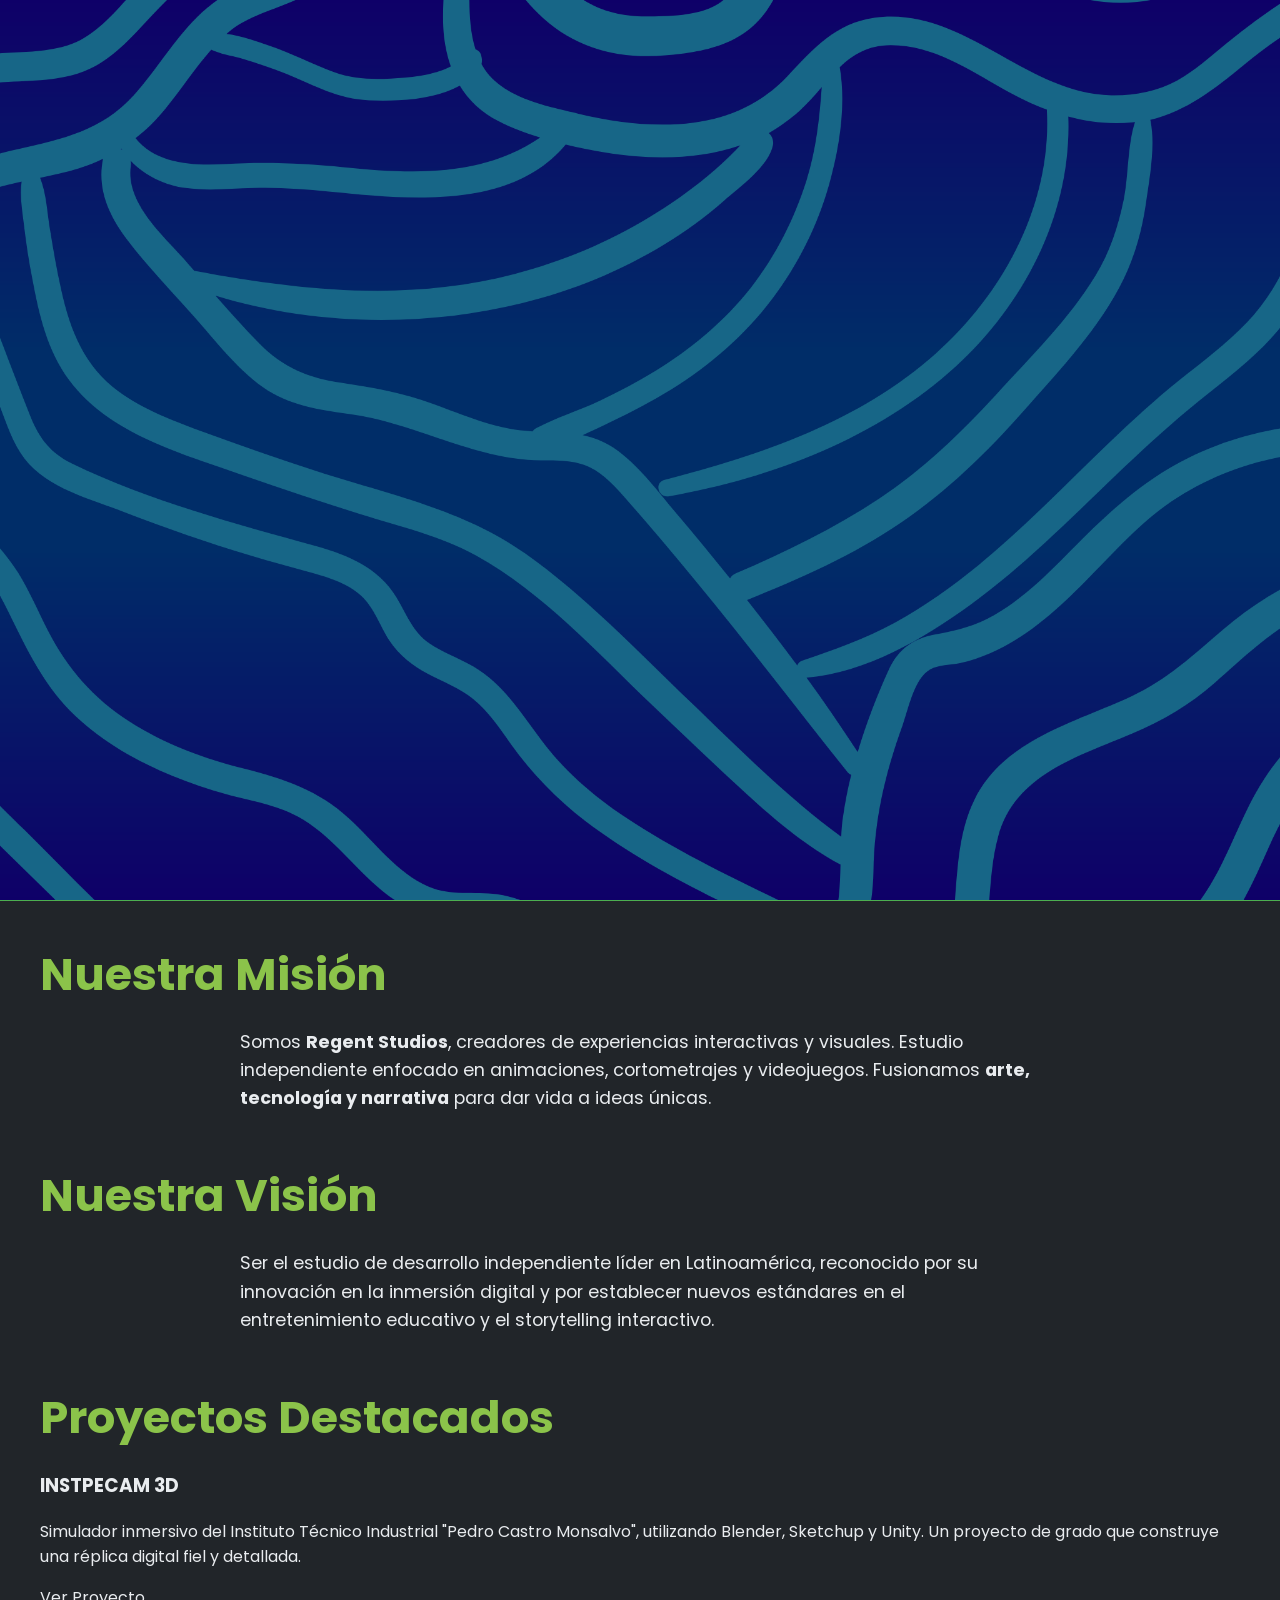
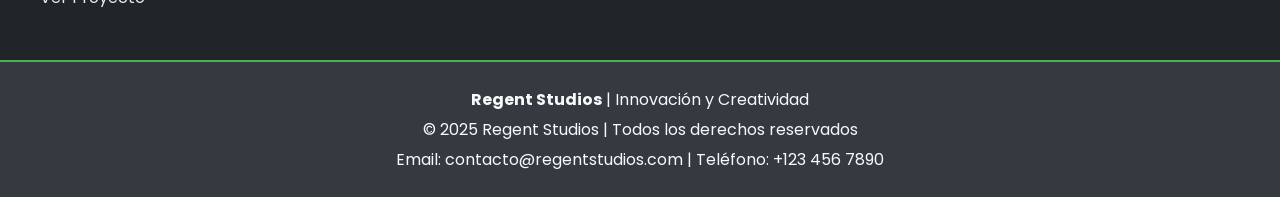
==== commit 55f4a256: "Update index.html" ====
--- a/index.html
+++ b/index.html
@@ -3,171 +3,67 @@
 <head>
     <meta charset="UTF-8">
     <meta name="viewport" content="width=device-width, initial-scale=1.0">
-    <title>Créditos | INSTPECAM 3D</title>
-    <link rel="stylesheet" href="style.css">
+    <title>Regent Studios | Creadores de Experiencias</title>
     <link rel="preconnect" href="https://fonts.googleapis.com">
     <link rel="preconnect" href="https://fonts.gstatic.com" crossorigin>
     <link href="https://fonts.googleapis.com/css2?family=Orbitron:wght@700&family=Poppins:wght@400;600&display=swap" rel="stylesheet">
+    <link rel="stylesheet" href="style.css"> 
 </head>
 <body>
+    
     <div class="intro-screen">
-        <img src="instpecamIMG1.jpg" alt="Foto del Instituto I.E.T.I. Pedro Castro Monsalvo">
+        <img src="LogoBanerF.png" alt="Fondo del Logobanner de Regent Studios" class="intro-background-img"> 
+        
         <div class="intro-title">
-            <h1>INSTPECAM 3D</h1>
+            <img src="LogoM-removebg-preview.png" alt="Regent Studios Logo" class="intro-logo">
         </div>
-        <div class="scroll-indicator" aria-hidden="true">
-            <svg class="scroll-arrow arrow-1" viewBox="0 0 24 24" fill="none" stroke="currentColor" stroke-width="2" stroke-linecap="round" stroke-linejoin="round">
-                <path d="M7 10l5 5 5-5"/>
+
+        <div class="scroll-indicator" aria-hidden="false">
+            <svg class="scroll-arrow arrow-1" viewBox="0 0 24 24" preserveAspectRatio="none" xmlns="http://www.w3.org/2000/svg" role="img" aria-label="Desliza hacia abajo">
+                <path d="M3 8l9 9 9-9" stroke="currentColor" stroke-linecap="round" stroke-linejoin="round" fill="none"></path>
             </svg>
-            <svg class="scroll-arrow arrow-2" viewBox="0 0 24 24" fill="none" stroke="currentColor" stroke-width="2" stroke-linecap="round" stroke-linejoin="round">
-                <path d="M7 10l5 5 5-5"/>
+            <svg class="scroll-arrow arrow-2" viewBox="0 0 24 24" preserveAspectRatio="none" xmlns="http://www.w3.org/2000/svg" role="img" aria-label="Desliza hacia abajo">
+                <path d="M3 8l9 9 9-9" stroke="currentColor" stroke-linecap="round" stroke-linejoin="round" fill="none"></path>
             </svg>
-            <svg class="scroll-arrow arrow-3" viewBox="0 0 24 24" fill="none" stroke="currentColor" stroke-width="2" stroke-linecap="round" stroke-linejoin="round">
-                <path d="M7 10l5 5 5-5"/>
+            <svg class="scroll-arrow arrow-3" viewBox="0 0 24 24" preserveAspectRatio="none" xmlns="http://www.w3.org/2000/svg" role="img" aria-label="Desliza hacia abajo">
+                <path d="M3 8l9 9 9-9" stroke="currentColor" stroke-linecap="round" stroke-linejoin="round" fill="none"></path>
             </svg>
             <span class="sr-only">Desliza hacia abajo</span>
         </div>
     </div>
-    
+
     <main>
-        <header class="header">
-            <div class="header-buttons">
-                <a href="https://instpecam.edu.co/" target="_blank" rel="noopener noreferrer" class="header-btn instpecam-btn">
-                    <img src="escudoinstpecam.png" alt="Escudo del Instpecam">
-                </a>
-
-                <div class="header-text">
-                    <h1>INSTPECAM 3D</h1>
-                </div>
-
-                <div class="right-buttons">
-                    <a class="header-btn regent-btn" aria-label="Ir a la página de Regent Studios">
-                        <img src="Icono.png" alt="Icono de Regent Studios">
-                    </a>
-                    <a href="https://regentstudios.github.io/RegentStudios" target="_blank" rel="noopener noreferrer" class="header-btn github-btn" aria-label="Ver el proyecto en GitHub">
-                        <img src="LogoS.jpg" alt="Logo de GitHub">
-                    </a>
-                </div>
-            </div>
-        </header>
+        <header class="header"></header>
 
         <div class="container">
-            <div class="team-section">
-                <h2 class="section-title">Equipo de Desarrollo</h2>
-                <p class="project-description">Este proyecto de grado es la creación de un simulador 3D inmersivo del Instituto Técnico Industrial "Pedro Castro Monsalvo". Utilizando herramientas como <strong>Blender, Sketchup y Unity</strong>, nuestro objetivo es construir una réplica digital fiel y detallada del colegio. La intención es ofrecer una herramienta de exploración virtual para nuevos estudiantes y la comunidad, permitiendo un recorrido interactivo por sus instalaciones y preservando la memoria arquitectónica de la institución en un formato moderno y accesible.</p>
-
-                <div class="team-grid">
-                    <div class="card rank-lead">
-                        <div class="card-inner">
-                            <div class="card-front">
-                                <img src="Giraldo.png" alt="Foto de Jesus Andres Giraldo Rivera">
-                                <h3>Jesus Andres Giraldo Rivera</h3>
-                            </div>
-                            <div class="card-back">
-                                <h3>Jesus Andres Giraldo Rivera</h3>
-                                <p><strong>Rol:</strong> Jefe de Proyecto y Programador Principal</p>
-                                <p>Encargado de la supervisión, organización del equipo, asignación de tareas y la programación central del simulador.</p>
-                            </div>
-                        </div>
+            <div class="main-content">
+                
+                <div class="mission-vision-container">
+                    
+                    <div class="mission-vision-item">
+                        <h2 class="section-title">Nuestra Misión</h2>
+                        <p class="project-description">
+                            Somos <strong>Regent Studios</strong>, creadores de experiencias interactivas y visuales. Estudio independiente enfocado en animaciones, cortometrajes y videojuegos. Fusionamos <strong>arte, tecnología y narrativa</strong> para dar vida a ideas únicas.
+                        </p>
                     </div>
 
-                    <div class="card rank-sublead">
-                        <div class="card-inner">
-                            <div class="card-front">
-                                <img src="Acuña.png" alt="Foto de Andres Felipe Acuña Quiroz">
-                                <h3>Andres Felipe Acuña Quiroz</h3>
-                            </div>
-                            <div class="card-back">
-                                <h3>Andres Felipe Acuña Quiroz</h3>
-                                <p><strong>Rol:</strong> Segundo al Mando y Jefe de Diseño 3D</p>
-                                <p>Diseñador y modelador 3D principal (Blender/Sketchup). Encargado de dirigir al equipo de modelado.</p>
-                            </div>
-                        </div>
+                    <div class="mission-vision-item">
+                        <h2 class="section-title">Nuestra Visión</h2>
+                        <p class="project-description">
+                            Ser el estudio de desarrollo independiente líder en Latinoamérica, reconocido por su innovación en la inmersión digital y por establecer nuevos estándares en el entretenimiento educativo y el storytelling interactivo.
+                        </p>
                     </div>
 
-                    <div class="card rank-sublead-purple">
-                        <div class="card-inner">
-                            <div class="card-front">
-                                <img src="Ortiz.png" alt="Foto de Gabriel Eduardo Ortiz De la Hoz">
-                                <h3>Gabriel Eduardo Ortiz De la Hoz</h3>
-                            </div>
-                            <div class="card-back">
-                                <h3>Gabriel Eduardo Ortiz De la Hoz</h3>
-                                <p><strong>Rol:</strong> Segundo al Mando y Programador</p>
-                                <p>Responsable de la programación de mecánicas de juego y la interfaz de usuario (UI) junto al jefe de proyecto.</p>
-                            </div>
-                        </div>
-                    </div>
+                </div>
+                
+                <h2 class="section-title">Proyectos Destacados</h2>
+                
+                <div class="project-card project-card-img"> 
+                    <h3>INSTPECAM 3D</h3>
+                    <p>Simulador inmersivo del Instituto Técnico Industrial "Pedro Castro Monsalvo", utilizando Blender, Sketchup y Unity. Un proyecto de grado que construye una réplica digital fiel y detallada.</p>
                     
-                    <div class="card rank-team-blue">
-                        <div class="card-inner">
-                            <div class="card-front">
-                                <img src="Contreras.png" alt="Foto de Keyner David Contreras Arango">
-                                <h3>Keyner David Contreras Arango</h3>
-                            </div>
-                            <div class="card-back">
-                                <h3>Keyner David Contreras Arango</h3>
-                                <p><strong>Rol:</strong> Asistente de Modelado y Diseño 3D</p>
-                                <p>Apoyo en las tareas de diseño y modelado 3D, trabajando bajo la dirección del jefe de diseño.</p>
-                            </div>
-                        </div>
-                    </div>
-
-                    <div class="card rank-team-blue">
-                        <div class="card-inner">
-                            <div class="card-front">
-                                <img src="Fontalvo.png" alt="Foto de Juan Camilo Fontalvo Alvarado">
-                                <h3>Juan Camilo Fontalvo Alvarado</h3>
-                            </div>
-                            <div class="card-back">
-                                <h3>Juan Camilo Fontalvo Alvarado</h3>
-                                <p><strong>Rol:</strong> Artista de Entornos y Texturas</p>
-                                <p>Responsable de la creación de interiores, texturas, materiales y la búsqueda de modelos 3D.</p>
-                            </div>
-                        </div>
-                    </div>
-
-                    <div class="card rank-team-blue">
-                        <div class="card-inner">
-                            <div class="card-front">
-                                <img src="Machado.png" alt="Foto de Luis Mario Machado Maestre">
-                                <h3>Luis Mario Machado Maestre</h3>
-                            </div>
-                            <div class="card-back">
-                                <h3>Luis Mario Machado Maestre</h3>
-                                <p><strong>Rol:</strong> Artista de Entornos y Texturas</p>
-                                <p>Responsable de la creación de interiores, texturas, materiales y la búsqueda de modelos 3D.</p>
-                            </div>
-                        </div>
-                    </div>
-
-                    <div class="card rank-team-purple">
-                        <div class="card-inner">
-                            <div class="card-front">
-                                <img src="Zaren.png" alt="Foto de Zaren Maestre Maestre">
-                                <h3>Zaren Maestre Maestre</h3>
-                            </div>
-                            <div class="card-back">
-                                <h3>Zaren Maestre Maestre</h3>
-                                <p><strong>Rol:</strong> Asistente de Diseño y Assets</p>
-                                <p>Encargada del diseño de elementos 2D, creación/búsqueda de texturas, materiales y localización de assets.</p>
-                            </div>
-                        </div>
-                    </div>
-                    
-                    <div class="card rank-team-purple">
-                        <div class="card-inner">
-                            <div class="card-front">
-                                <img src="Samper.png" alt="Foto de Sharay Maria Samper Rudas">
-                                <h3>Sharay Maria Samper Rudas</h3>
-                            </div>
-                            <div class="card-back">
-                                <h3>Sharay Maria Samper Rudas</h3>
-                                <p><strong>Rol:</strong> Asistente de Diseño y Assets</p>
-                                <p>Encargada del diseño de elementos 2D, creación/búsqueda de texturas, materiales y localización de assets.</p>
-                            </div>
-                        </div>
-                    </div>
+                    <a href="https://regentstudios.github.io/Proyecto-Instpecam3D/" class="card-link" aria-label="Ir al Proyecto Instpecam 3D"></a>
+                    <span class="card-cta-label">Ver Proyecto</span>
                 </div>
             </div>
         </div>
@@ -175,12 +71,14 @@
 
     <footer class="footer">
         <div class="footer-content">
-            <p><strong>INSTPECAM 3D</strong> | Un proyecto de <strong>Regent Studios</strong></p>
-            <p>© 2025 Regent Studios</p>
+            <p><strong>Regent Studios</strong> | Innovación y Creatividad</p>
+            <p>© 2025 Regent Studios | Todos los derechos reservados</p>
+            <p>Email: contacto@regentstudios.com | Teléfono: +123 456 7890</p>
         </div>
     </footer>
-
+    
     <script>
+        // Efecto de fade-out de la intro al hacer scroll
         const introScreen = document.querySelector('.intro-screen');
         const scrollThreshold = window.innerHeight;
 
@@ -196,14 +94,7 @@
                 introScreen.style.opacity = 0;
                 introScreen.style.filter = `blur(10px)`;
             }
-        });
-
-        // Script para girar las tarjetas al hacer clic
-        document.querySelectorAll('.card').forEach(card => {
-            card.addEventListener('click', () => {
-                card.querySelector('.card-inner').classList.toggle('is-flipped');
-            });
-        });
+        }, { passive: true });
 
         // Activar indicador de scroll si el usuario permanece en la intro sin desplazarse
         (function() {
@@ -211,14 +102,12 @@
             if (!indicator) return;
 
             let idleTimer = null;
-            const idleDelay = 2500; // ms: tiempo que debe permanecer en la intro para activar
-
+            const idleDelay = 2500; // 2.5 segundos de inactividad
             const isInIntro = () => window.scrollY <= window.innerHeight * 0.15;
 
             function startIdle() {
                 clearTimeout(idleTimer);
                 idleTimer = setTimeout(() => {
-                    // Añadir clase active para mostrar y animar la flecha
                     indicator.classList.add('active');
                 }, idleDelay);
             }
@@ -228,10 +117,8 @@
                 indicator.classList.remove('active');
             }
 
-            // Reinicia el temporizador si estamos en la intro; si salimos, ocultar
             function handleScroll() {
                 if (isInIntro()) {
-                    // User still at the intro area -> start (or restart) idle timer
                     cancelIdle();
                     startIdle();
                 } else {
@@ -239,19 +126,16 @@
                 }
             }
 
-            // Al cargar la página, si ya está en la intro, iniciar el temporizador
             window.addEventListener('load', () => {
                 if (isInIntro()) startIdle();
             });
 
-            // Scroll y visibilidad afectan el estado
             window.addEventListener('scroll', handleScroll, { passive: true });
             document.addEventListener('visibilitychange', () => {
                 if (document.visibilityState === 'visible' && isInIntro()) startIdle();
                 else cancelIdle();
             });
 
-            // Si el usuario hace cualquier interacción (tecla o click), ocultar
             ['keydown','pointerdown','touchstart'].forEach(ev => {
                 window.addEventListener(ev, () => {
                     cancelIdle();
@@ -259,5 +143,6 @@
             });
         })();
     </script>
+
 </body>
 </html>
--- a/style.css
+++ b/style.css
@@ -1,18 +1,18 @@
-/* --- Variables de Color y Estilos Generales --- */
+/* --- Variables de Color y Estilos Generales (Mantenido) --- */
 :root {
-    /* Paleta de Colores Azules/Cian Futurista */
-    --primary-color: #05050A; /* Negro ultra-oscuro (Fondo base) */
-    --secondary-color: #00BCD4; /* Cian primario (Bordes/Destacado/Neo) */
-    --accent-color: #4DD0E1; /* Cian claro de acento (Brillo/Hover) */
-    --light-color: #E0F7FA; /* Blanco/gris azulado claro */
-    --dark-color: #101018; /* Gris muy oscuro para secciones */
-    --text-color: #B3E5FC; /* Color de texto principal (Azul claro suave) */
-    
-    /* Gradiente sutil para el fondo */
-    --background-gradient: radial-gradient(circle at center, var(--dark-color) 0%, var(--primary-color) 100%);
-
-    /* Sombra de Neo (para títulos y bordes) */
-    --neo-shadow: 0 0 12px var(--secondary-color), 0 0 20px var(--secondary-color);
+    --primary-color: #212529; /* Gris muy oscuro */
+    --secondary-color: #4CAF50; /* Verde principal */
+    --accent-color: #8BC34A; /* Verde claro de acento */
+    --light-color: #f8f9fa; /* Blanco/gris claro */
+    --dark-color: #343a40; /* Gris oscuro para tarjetas */
+    --text-color: #e9ecef; /* Color de texto principal */
+
+    /* Nuevos colores para rangos */
+    --rank-gold: #FFD700;
+    --rank-blue-bright: #29B6F6; /* Azul brillante más claro */
+    --rank-blue-normal: #1565C0; /* Azul normal más oscuro */
+    --rank-purple: #9370DB; /* Púrpura para el equipo de programación/assets */
+    --rank-purple-bright: #BF55EC; /* Púrpura brillante para el líder de equipo */
 }
 
 html {
@@ -24,78 +24,76 @@
     margin: 0;
     padding: 0;
     background-color: var(--primary-color);
-    background-image: var(--background-gradient); 
     color: var(--text-color);
-    overflow-x: hidden;
-    min-height: 100vh; 
-}
-
-/* --- Pantalla de Introducción (Cubierta total) --- */
+    overflow-x: hidden; /* Previene el scroll horizontal */
+}
+
+/* --- Pantalla de Introducción (Mantenido y funcional) --- */
 .intro-screen {
     position: fixed;
     top: 0;
     left: 0;
     width: 100%;
-    height: 100vh; /* OCUPA EL 100% DE LA ALTURA DE LA VENTANA */
+    height: 100vh;
     z-index: 100;
-    pointer-events: none; 
-    display: flex; 
-    flex-direction: column;
+    pointer-events: none;
+    display: flex;
     align-items: center;
     justify-content: center;
     text-align: center;
-    overflow: hidden; 
-    transition: opacity 0.5s ease, filter 0.5s ease; /* Para el efecto de fade-out */
-}
-
-/* Overlay oscuro para mejorar contraste del logo */
+    overflow: hidden;
+}
+
 .intro-screen::after {
     content: '';
     position: absolute;
     top: 0; left: 0; width: 100%; height: 100%;
-    /* Añadimos un tinte Cian sutil */
-    background: rgba(0, 188, 212, 0.05); 
-    /* Oscurecimiento en los bordes para más profundidad */
-    box-shadow: inset 0 0 100px rgba(5, 5, 10, 0.9); 
+    background: rgba(0,0,0,0.4);
     z-index: 1;
 }
 
-/* IMAGEN DE FONDO (Con clase específica) */
-.intro-background-img {
+.intro-screen img {
     position: absolute;
     top: 0;
     left: 0;
     width: 100%;
     height: 100%;
-    object-fit: cover; /* Asegura que la imagen cubra toda la pantalla */
-    filter: brightness(0.7) contrast(1.1); 
-    z-index: 0;
-}
-
-/* Contenedor del Logo y Título */
+    object-fit: cover;
+}
+
 .intro-title {
     position: relative;
-    z-index: 2; /* Encima del overlay */
-}
-
-/* ESTILO DEL LOGO TRANSPARENTE (Centrado y GRANDE) */
-.intro-logo {
-    height: auto; 
-    width: auto;
-    max-height: 90vh; /* ¡MÁXIMO TAMAÑO! (90% de la altura del viewport) */
-    max-width: 95vw;  /* ¡MÁXIMO TAMAÑO! (95% del ancho del viewport) */
-    display: block; 
-    margin: 0 auto; 
-    filter: drop-shadow(0 0 20px var(--secondary-color)); /* Efecto Neo-Cian */
-    transition: filter 0.3s ease;
-}
-
-.intro-logo:hover {
-    filter: drop-shadow(0 0 35px var(--accent-color)); /* Brillo más intenso al pasar el mouse */
-}
-
-
-/* --- Indicador de desplazamiento (scroll-indicator) --- */
+    z-index: 2;
+}
+
+.intro-title h1 {
+    font-family: 'Orbitron', sans-serif;
+    color: var(--light-color);
+    font-size: 6.5rem;
+    font-weight: 700;
+    text-transform: uppercase;
+    letter-spacing: 5px;
+    text-shadow: 
+        /* Extrusión 3D */
+        1px 1px 0 #2E7D32, 2px 2px 0 #2E7D32, 3px 3px 0 #2E7D32, 4px 4px 0 #2E7D32,
+        /* Sombra proyectada para dar más profundidad */
+        5px 5px 10px rgba(0,0,0,0.6),
+        /* Brillo (estado inicial de la animación) */
+        0 0 5px #fff,
+        0 0 10px #fff,
+        0 0 20px var(--secondary-color),
+        0 0 40px var(--secondary-color),
+        0 0 70px var(--secondary-color);
+    margin: 0;
+    /* Animación de entrada */
+    opacity: 0;
+    transform: translateY(30px);
+    animation: 
+        fadeInTitle 1.2s 0.5s forwards cubic-bezier(0.2, 0.8, 0.2, 1),
+        pulseGlow 4s infinite alternate 2s;
+}
+
+/* --- Indicador de desplazamiento (flecha) (Mantenido y funcional) --- */
 .sr-only {
     position: absolute !important;
     width: 1px;
@@ -113,7 +111,7 @@
     bottom: 36px;
     left: 50%;
     transform: translateX(-50%);
-    z-index: 101; 
+    z-index: 30;
     display: flex;
     flex-direction: column;
     align-items: center;
@@ -121,17 +119,16 @@
     width: min(40vw, 220px);
     height: auto;
     pointer-events: none;
-    opacity: 0; /* INICIA OCULTO */
+    opacity: 0;
     transition: opacity 300ms ease;
 }
 
 .scroll-arrow {
     width: 100%;
     height: 20px;
-    color: var(--accent-color); /* Color Cian */
+    color: var(--light-color);
     opacity: 0;
     transform-origin: center;
-    filter: drop-shadow(0 0 8px var(--secondary-color)); /* Efecto Neo */
 }
 
 .scroll-arrow path {
@@ -144,236 +141,382 @@
 .arrow-3 { animation: arrowFade 2s infinite 0.6s; }
 
 .scroll-indicator.active { opacity: 1; }
-
+.scroll-indicator.active .scroll-arrow { animation-play-state: running; }
+
+/* Animación para el efecto de desvanecimiento */
 @keyframes arrowFade {
     0% { opacity: 0; transform: translateY(-8px); }
     50% { opacity: 1; transform: translateY(0); }
     100% { opacity: 0; transform: translateY(8px); }
 }
 
-/* --- Contenido Principal --- */
+/* --- Contenido Principal (Mantenido) --- */
 main {
     position: relative;
     z-index: 1;
-    background-color: transparent; 
-    padding-top: 100vh; /* ¡CLAVE! Empuja el contenido para que empiece después de la intro */
-}
-
-/* Estilo del Encabezado Sticky (De vuelta a la línea simple solicitada) */
+    background-color: var(--primary-color);
+    padding-top: 100vh;
+}
+
+/* --- Encabezado (Ajustado para Móviles) --- */
 .header {
-    background-color: var(--primary-color); 
-    height: 5px; 
-    padding: 0; 
-    
-    border-bottom: 2px solid var(--secondary-color); 
-    
+    background-color: rgba(33, 37, 41, 0.85);
+    backdrop-filter: blur(10px);
+    border-bottom: 1px solid var(--secondary-color);
     position: sticky;
     top: 0;
     z-index: 50;
     width: 100%;
     box-sizing: border-box;
-    box-shadow: 0 0 10px rgba(0, 188, 212, 0.5); /* Aumentamos la sombra para Neo */
-}
-
-/* --- Contenido de la Sección Principal --- */
-.container {
-    max-width: 1100px; 
-    margin: 60px auto;
-    padding: 0 20px;
-}
-
-.main-content {
-    text-align: center;
-}
-
-/* Contenedor Flex para Misión y Visión */
-.mission-vision-container {
+}
+
+.header-buttons {
+    max-width: 1200px;
+    margin: 0 auto;
+    padding: 10px 20px; /* Reducir padding para móvil */
     display: flex;
     justify-content: space-between;
-    gap: 40px; 
-    margin-bottom: 40px;
-}
-
-.mission-vision-item {
-    flex: 1; 
+    align-items: center;
+}
+
+.header-text h1 {
+    font-family: 'Orbitron', sans-serif;
+    margin: 0;
+    font-size: 2.5rem; /* Ajuste por defecto */
+    font-weight: 700;
+    color: var(--light-color);
+    text-transform: uppercase;
+    letter-spacing: 2px;
+    text-shadow: 
+        1px 1px 0 #2E7D32,
+        2px 2px 4px rgba(0,0,0,0.5),
+        0 0 8px var(--secondary-color);
+    /* **ADICIÓN:** Asegura que el texto no se rompa */
+    white-space: nowrap; 
+    overflow: hidden;
+    text-overflow: ellipsis;
+}
+
+/* Botones del header */
+.header-btn {
+    width: 45px; /* Reducción de tamaño para que quepan */
+    height: 45px;
+    border-radius: 50%;
+    display: flex;
+    align-items: center;
+    justify-content: center;
+    transition: all 0.3s ease;
+    position: relative;
+    overflow: hidden;
+    flex-shrink: 0; /* Impide que los botones se encojan */
+}
+
+.header-btn img {
+    width: 100%;
+    height: 100%;
+    object-fit: cover;
+    transition: transform 0.3s ease;
+}
+
+/* Botón Regent Studios */
+.regent-btn img {
+    height: 45px; /* Ajustar el icono de Regent al nuevo tamaño del botón */
+    width: auto;
+    object-fit: contain;
+}
+
+/* Contenedor de botones derecha */
+.right-buttons {
+    display: flex;
+    gap: 10px; /* Reducir separación para móvil */
+    align-items: center;
+}
+
+/* --- Contenedor General (Mantenido) --- */
+.container {
+    max-width: 1200px;
+    margin: 40px auto;
+    padding: 0 20px;
+}
+
+/* --- Sección del Equipo y Descripción (Mantenido) --- */
+.team-section {
     text-align: center;
-    padding: 10px;
 }
 
 .section-title {
-    font-size: 3rem; 
-    color: var(--accent-color); 
-    margin: 40px 0 20px 0;
-    font-family: 'Orbitron', sans-serif; 
-    text-shadow: 0 0 10px var(--secondary-color), 0 0 20px var(--secondary-color); 
-    letter-spacing: 2px;
+    font-size: 2.8rem;
+    color: var(--accent-color);
+    margin-bottom: 20px;
 }
 
 .project-description {
-    font-size: 1.15rem; 
-    line-height: 1.8;
-    margin: 0 auto 40px auto;
-    opacity: 0.9;
-}
-
-.project-description strong {
-    color: var(--accent-color); 
-    font-weight: 600;
-}
-
-/* Estilo Base de la Tarjeta */
-.project-card {
+    font-size: 1.1rem;
+    line-height: 1.6;
+    max-width: 800px;
+    margin: 0 auto 50px auto;
+}
+
+/* --- Grid de Tarjetas del Equipo (Ajustado para Móviles) --- */
+.team-grid {
+    display: grid;
+    /* MÓVIL/DEFAULT: 1 columna, mínimo 260px (auto-fit se ajusta a 1) */
+    grid-template-columns: repeat(auto-fit, minmax(280px, 1fr));
+    gap: 30px;
+}
+
+.card {
+    background-color: transparent;
+    height: 420px; /* Ligeramente más alto para mejor visualización de texto en móvil */
+    perspective: 1000px;
+    border-radius: 15px;
+    cursor: pointer;
+}
+/* ... resto de estilos de tarjeta mantenidos ... */
+
+.card-inner {
     position: relative;
+    width: 100%;
+    height: 100%;
+    text-align: center;
+    transition: transform 0.8s;
+    transform-style: preserve-3d;
+    border-radius: 15px;
+    border: 2px solid var(--secondary-color);
+    box-shadow: 
+        0 15px 35px rgba(0, 0, 0, 0.5),
+        inset 0 0 10px rgba(76, 175, 80, 0.4);
+}
+
+.card-inner.is-flipped {
+    transform: rotateY(180deg);
+}
+
+@media (hover: hover) and (pointer: fine) {
+    .card:not(:has(.card-inner.is-flipped)):hover .card-inner {
+        transform: rotateY(180deg);
+    }
+}
+
+.card-front, .card-back {
+    position: absolute;
+    width: 100%;
+    height: 100%;
+    -webkit-backface-visibility: hidden;
+    backface-visibility: hidden;
+    border-radius: 15px;
+    display: flex;
+    flex-direction: column;
+    justify-content: center;
+    align-items: center;
+    padding: 20px;
+    box-sizing: border-box;
+}
+
+.card-front {
     background-color: var(--dark-color);
-    border: none; 
-    padding: 35px; 
-    border-radius: 8px; 
-    margin-top: 30px;
-    box-shadow: 0 10px 30px rgba(0, 0, 0, 0.8), var(--neo-shadow);
-    transition: transform 0.3s ease, box-shadow 0.3s ease;
-    cursor: pointer;
-    overflow: hidden; 
-}
-
-.project-card h3 {
-    color: var(--secondary-color); 
-    font-family: 'Orbitron', sans-serif;
-    font-size: 2.2rem; 
-}
-
-
-/* Estilo para la Tarjeta de Proyecto con Imagen de Fondo y fundido */
-.project-card-img {
-    background-image: url('instpecamIMG1.jpg');
-    background-size: cover;
-    background-position: center;
-    background-repeat: no-repeat;
-    
-    z-index: 1;
     color: var(--light-color);
-    text-shadow: 0 0 5px rgba(0,0,0,1);
-}
-
-/* Superposición de Oscurecimiento (Incluye el gradiente de fundido) */
-.project-card-img::before {
-    content: '';
-    position: absolute;
-    top: 0;
-    left: 0;
-    right: 0;
-    bottom: 0;
-    
-    /* GRADIENTE CLAVE: Oscurecimiento con fundido al fondo */
-    background: linear-gradient(
-        to bottom,
-        rgba(0, 0, 0, 0.55) 0%, 
-        rgba(0, 0, 0, 0.65) 50%, 
-        var(--dark-color) 100% 
-    );
-    z-index: 2; 
-    transition: background 0.3s ease; 
-}
-
-/* Aseguramos que el contenido esté encima de la capa de oscurecimiento */
-.project-card-img h3, .project-card-img p, .card-cta-label {
-    position: relative;
-    z-index: 3;
-}
-
-.project-card:hover {
-    transform: translateY(-5px); 
-    box-shadow: 0 15px 40px rgba(0, 0, 0, 0.9), 0 0 25px var(--accent-color);
-}
-
-.project-card-img:hover::before {
-    /* Oscurecimiento menor al pasar el mouse */
-    background: linear-gradient(
-        to bottom,
-        rgba(0, 0, 0, 0.45) 0%,
-        rgba(0, 0, 0, 0.55) 50%,
-        var(--dark-color) 100% 
-    );
-}
-
-/* Hacemos que el enlace cubra el 100% de la tarjeta */
-.card-link {
-    position: absolute;
-    top: 0;
-    left: 0;
-    width: 100%;
-    height: 100%;
-    z-index: 4; 
-}
-
-/* Estilo del indicador visual del CTA */
-.card-cta-label {
-    display: inline-block;
-    margin-top: 15px;
-    padding: 10px 20px;
-    background: var(--accent-color);
-    color: var(--primary-color);
-    font-weight: bold;
-    text-transform: uppercase;
-    border-radius: 4px;
-    box-shadow: 0 0 15px rgba(77, 208, 225, 0.8);
-    transition: background-color 0.3s ease, transform 0.3s ease;
-}
-
-.project-card-img:hover .card-cta-label {
-    background: var(--secondary-color);
-    box-shadow: 0 0 25px var(--secondary-color);
-    transform: scale(1.05);
-}
-
-/* --- Pie de Página --- */
+}
+
+.card-front img {
+    width: 150px;
+    height: 150px;
+    border-radius: 50%;
+    object-fit: cover;
+    border: 4px solid var(--secondary-color);
+    margin-bottom: 20px;
+}
+
+.card-front h3 {
+    margin: 0;
+    font-size: 1.4rem;
+}
+
+.card-back {
+    background-color: var(--dark-color);
+    color: var(--light-color);
+    transform: rotateY(180deg);
+    padding: 30px;
+    /* Asegura que el texto pequeño se vea bien en móvil */
+    font-size: 0.95rem; 
+}
+
+.card-back h3 {
+    margin-top: 0;
+    color: var(--secondary-color);
+}
+
+.card-back p {
+    font-size: 1rem;
+    line-height: 1.5;
+}
+
+.card-back p strong {
+    color: var(--accent-color);
+}
+
+/* --- Estilos de Rango (Mantenido) --- */
+/* ... (Se mantienen todos los estilos de rango, ya que están bien definidos) ... */
+
+.rank-lead .card-front img { border-color: var(--rank-gold); box-shadow: 0 0 20px rgba(255, 215, 0, 0.7); }
+.rank-lead .card-back h3 { color: var(--rank-gold); text-shadow: 0 0 10px rgba(255, 215, 0, 0.6); }
+
+.rank-sublead .card-front img { border-color: var(--rank-blue-bright); box-shadow: 0 0 15px rgba(0, 191, 255, 0.7); }
+.rank-sublead .card-back h3 { color: var(--rank-blue-bright); text-shadow: 0 0 8px rgba(0, 191, 255, 0.6); }
+
+.rank-sublead-purple .card-front img { border-color: var(--rank-purple-bright); box-shadow: 0 0 15px rgba(191, 85, 236, 0.7); }
+.rank-sublead-purple .card-back h3 { color: var(--rank-purple-bright); text-shadow: 0 0 8px rgba(191, 85, 236, 0.6); }
+
+.rank-team-blue .card-front img { border-color: var(--rank-blue-normal); }
+.rank-team-blue .card-back h3 { color: var(--rank-blue-normal); }
+
+.rank-team-purple .card-front img { border-color: var(--rank-purple); }
+.rank-team-purple .card-back h3 { color: var(--rank-purple); }
+
+/* --- Pie de Página (Mantenido) --- */
 .footer {
     background-color: var(--dark-color);
     color: var(--light-color);
     text-align: center;
-    padding: 25px; 
+    padding: 20px;
     margin-top: 50px;
-    border-top: 2px solid var(--secondary-color); 
-    box-shadow: 0 -5px 15px rgba(0, 0, 0, 0.5);
+    border-top: 2px solid var(--secondary-color);
 }
 
 .footer-content p {
     margin: 5px 0;
-    opacity: 0.8;
-}
-
-/* --- Media Queries --- */
-@media (max-width: 768px) {
-    /* Ajuste de tamaño del logo en móviles */
-    .intro-logo {
-        max-height: 70vh; /* Ajustado para móviles */
-        max-width: 95vw;
-    }
-    
-    /* Misión y Visión de vuelta a columnas apiladas en móviles */
-    .mission-vision-container {
-        flex-direction: column;
-        gap: 0;
-    }
-    
-    .header {
-        height: 4px;
-    }
-    
-    .project-card h3 {
-        font-size: 1.8rem;
-    }
-    
-    .card-cta-label {
-        padding: 8px 15px;
-        font-size: 0.9rem;
+}
+
+/* --- Ajustes Específicos para Móviles (Max 600px) --- */
+@media (max-width: 600px) {
+    
+    /* 1. Header: Ajuste para que los botones y el título quepan en una línea */
+    .header-buttons {
+        padding: 10px 15px; /* Más estrecho */
+    }
+
+    .header-text h1 {
+        font-size: 1.5rem; /* Título más pequeño y legible */
+        letter-spacing: 1px;
+    }
+    
+    .header-btn {
+        width: 35px; /* Botones más pequeños */
+        height: 35px;
+    }
+    
+    .regent-btn img {
+        height: 35px;
+    }
+
+    /* 2. Intro Title: Reducción drástica para móvil */
+    .intro-title h1 {
+        font-size: 2.5rem;
+        letter-spacing: 1px;
+        /* Simplificar el efecto 3D para rendimiento */
+        text-shadow: 
+            1px 1px 0 #2E7D32,
+            2px 2px 4px rgba(0,0,0,0.5),
+            0 0 8px var(--secondary-color);
+        animation: fadeInTitle 1.2s 0.5s forwards cubic-bezier(0.2, 0.8, 0.2, 1);
+    }
+    
+    /* 3. Contenido y Grid */
+    .container {
+        padding: 0 15px;
+        margin: 20px auto;
     }
 
     .section-title {
-        font-size: 2.5rem;
-        margin: 20px 0 10px 0;
-    }
-
+        font-size: 2rem;
+    }
+    
     .project-description {
         font-size: 1rem;
-    }
-}+        margin-bottom: 30px;
+    }
+    
+    /* El team-grid ya se ajusta a 1 columna por defecto gracias a minmax(280px, 1fr) */
+    .card {
+        height: 380px; /* Ajuste para mantener proporción */
+    }
+    
+    .card-front img {
+        width: 120px;
+        height: 120px;
+        margin-bottom: 15px;
+    }
+    
+    .card-front h3 {
+        font-size: 1.2rem;
+    }
+    
+    .card-back p {
+        font-size: 0.9rem;
+    }
+
+    /* Indicador de scroll */
+    .scroll-indicator {
+        bottom: 25px;
+    }
+}
+
+
+/* --- Tabletas / Pantallas medianas (Ajuste para 2 columnas en grid) --- */
+@media (min-width: 601px) and (max-width: 1024px) {
+    .team-grid {
+        /* Fuerza 2 columnas en tabletas */
+        grid-template-columns: repeat(2, 1fr); 
+    }
+    .header-text h1 {
+        font-size: 2rem;
+    }
+}
+
+
+/* --- Escritorio (A partir de 1025px) --- */
+@media (min-width: 1025px) {
+    /* Optimización de 4 columnas en desktop */
+    .team-grid {
+        grid-template-columns: repeat(4, 1fr);
+    }
+
+    /* La tarjeta líder toma 2 columnas en la primera fila */
+    .rank-lead {
+        grid-column: span 2;
+        /* Para centrar la tarjeta grande */
+        margin-left: auto;
+        margin-right: auto;
+        max-width: 500px;
+    }
+}
+
+
+/* --- Animaciones (Mantenidas) --- */
+@keyframes fadeInTitle {
+    to {
+        opacity: 1;
+        transform: translateY(0);
+    }
+}
+
+@keyframes pulseGlow {
+    from {
+        text-shadow: 
+            1px 1px 0 #2E7D32, 2px 2px 0 #2E7D32, 3px 3px 0 #2E7D32, 4px 4px 0 #2E7D32, 5px 5px 10px rgba(0,0,0,0.6),
+            0 0 5px #fff,
+            0 0 10px #fff,
+            0 0 20px var(--secondary-color),
+            0 0 40px var(--secondary-color),
+            0 0 70px var(--secondary-color);
+    }
+    to {
+        text-shadow: 
+            1px 1px 0 #2E7D32, 2px 2px 0 #2E7D32, 3px 3px 0 #2E7D32, 4px 4px 0 #2E7D32, 5px 5px 10px rgba(0,0,0,0.6),
+            0 0 5px #fff,
+            0 0 10px #fff,
+            0 0 20px var(--accent-color),
+            0 0 40px var(--accent-color),
+            0 0 70px var(--accent-color);
+    }
+}
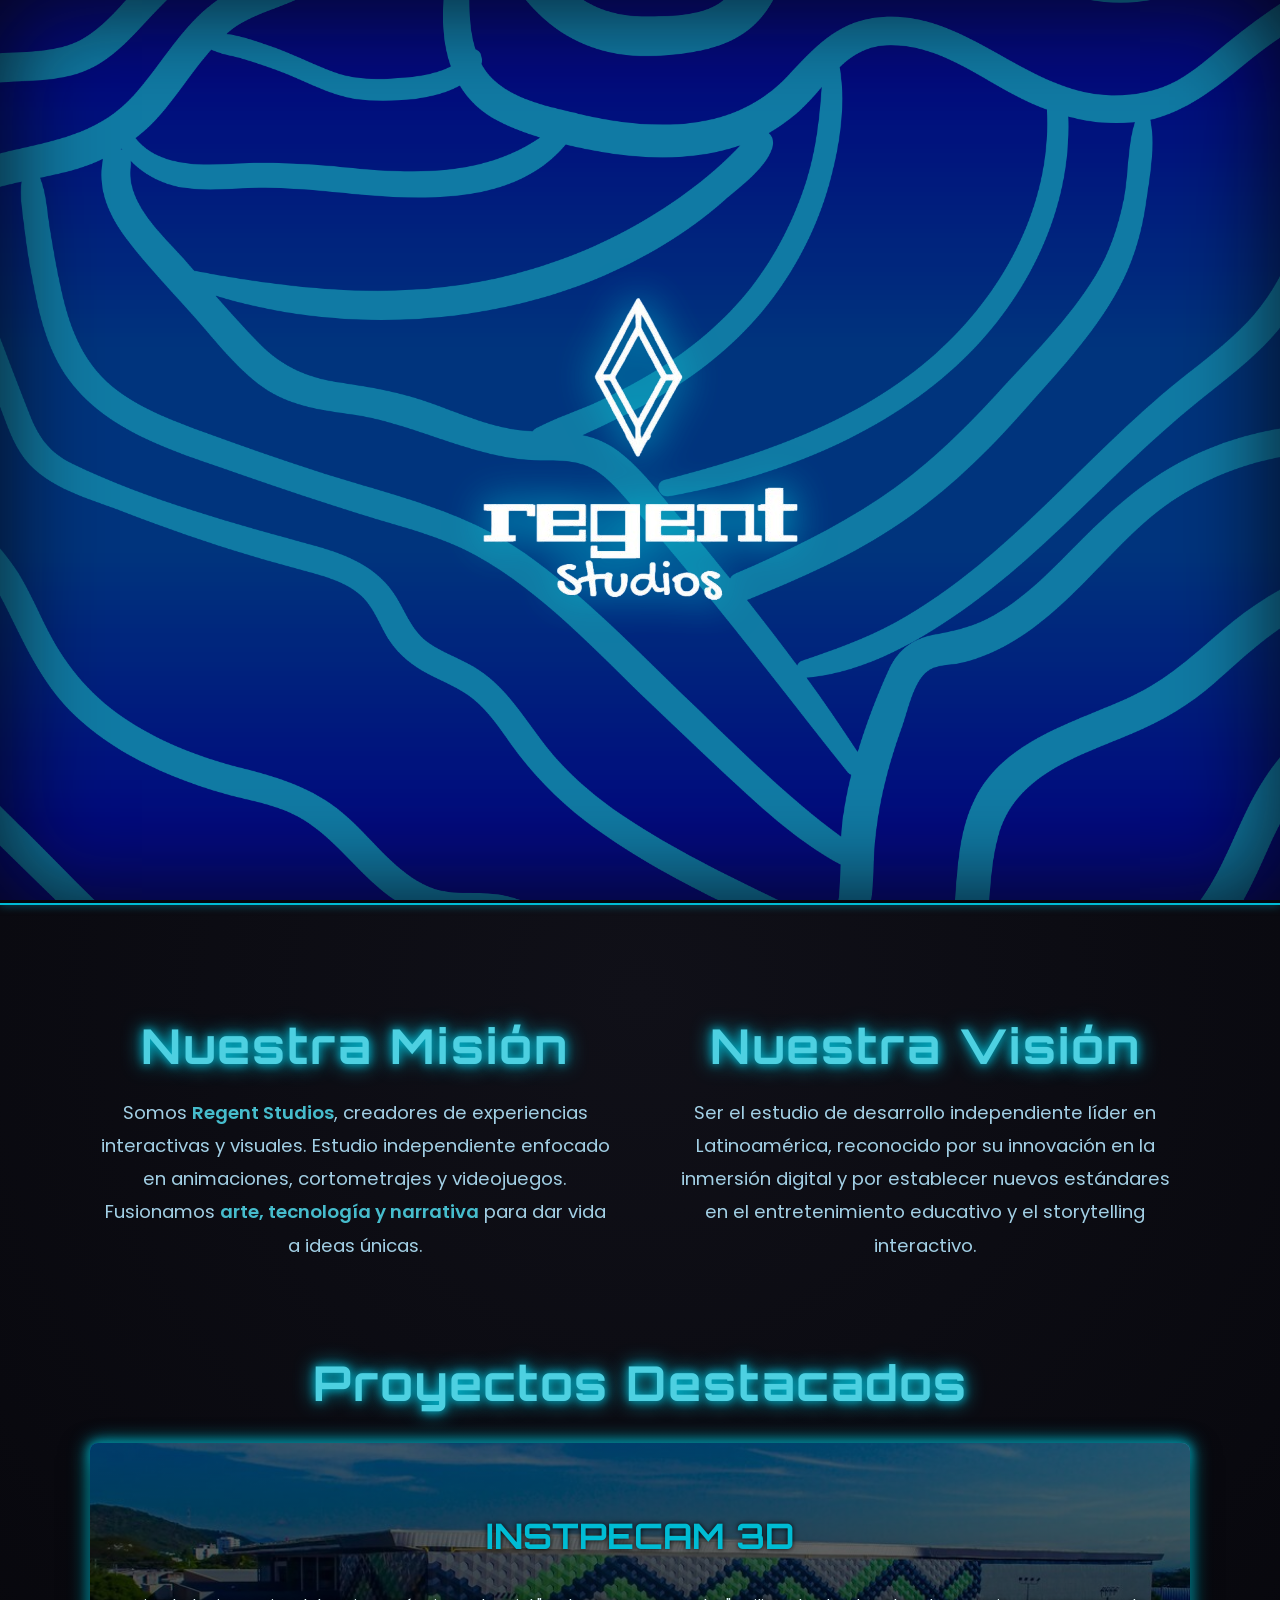
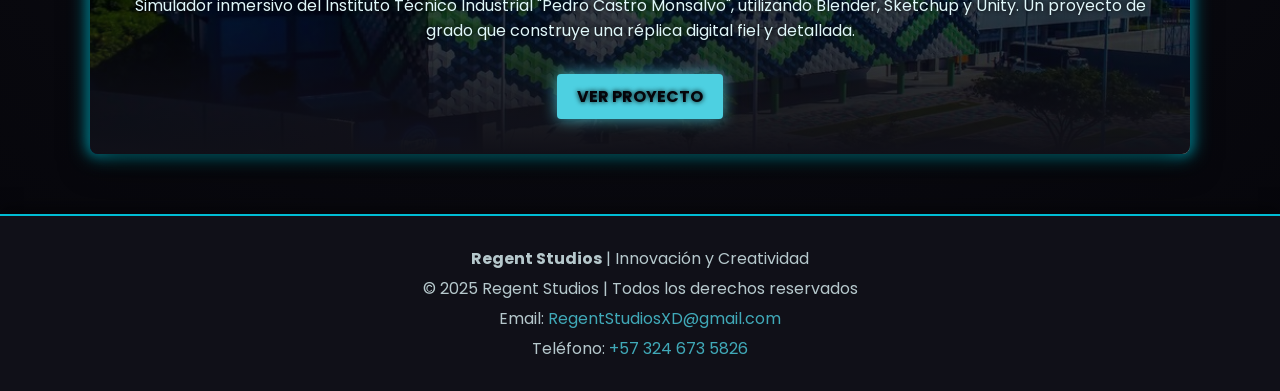
==== commit 8a7516d7: "Modify contact details and enhance scroll behavior Updated contact information and improved scroll i" ====
--- a/index.html
+++ b/index.html
@@ -69,11 +69,12 @@
         </div>
     </main>
 
-    <footer class="footer">
+<footer class="footer">
         <div class="footer-content">
             <p><strong>Regent Studios</strong> | Innovación y Creatividad</p>
             <p>© 2025 Regent Studios | Todos los derechos reservados</p>
-            <p>Email: contacto@regentstudios.com | Teléfono: +123 456 7890</p>
+            <p>Email: <a href="mailto:RegentStudiosXD@gmail.com" style="color: var(--accent-color); text-decoration: none;">RegentStudiosXD@gmail.com</a></p>
+            <p>Teléfono: <a href="https://wa.me/573246735826" target="_blank" style="color: var(--accent-color); text-decoration: none;">+57 324 673 5826</a></p>
         </div>
     </footer>
     
@@ -146,3 +147,4 @@
 
 </body>
 </html>
+
--- a/style.css
+++ b/style.css
@@ -1,18 +1,18 @@
-/* --- Variables de Color y Estilos Generales (Mantenido) --- */
+/* --- Variables de Color y Estilos Generales --- */
 :root {
-    --primary-color: #212529; /* Gris muy oscuro */
-    --secondary-color: #4CAF50; /* Verde principal */
-    --accent-color: #8BC34A; /* Verde claro de acento */
-    --light-color: #f8f9fa; /* Blanco/gris claro */
-    --dark-color: #343a40; /* Gris oscuro para tarjetas */
-    --text-color: #e9ecef; /* Color de texto principal */
-
-    /* Nuevos colores para rangos */
-    --rank-gold: #FFD700;
-    --rank-blue-bright: #29B6F6; /* Azul brillante más claro */
-    --rank-blue-normal: #1565C0; /* Azul normal más oscuro */
-    --rank-purple: #9370DB; /* Púrpura para el equipo de programación/assets */
-    --rank-purple-bright: #BF55EC; /* Púrpura brillante para el líder de equipo */
+    /* Paleta de Colores Azules/Cian Futurista */
+    --primary-color: #05050A; /* Negro ultra-oscuro (Fondo base) */
+    --secondary-color: #00BCD4; /* Cian primario (Bordes/Destacado/Neo) */
+    --accent-color: #4DD0E1; /* Cian claro de acento (Brillo/Hover) */
+    --light-color: #E0F7FA; /* Blanco/gris azulado claro */
+    --dark-color: #101018; /* Gris muy oscuro para secciones */
+    --text-color: #B3E5FC; /* Color de texto principal (Azul claro suave) */
+    
+    /* Gradiente sutil para el fondo */
+    --background-gradient: radial-gradient(circle at center, var(--dark-color) 0%, var(--primary-color) 100%);
+
+    /* Sombra de Neo (para títulos y bordes) */
+    --neo-shadow: 0 0 12px var(--secondary-color), 0 0 20px var(--secondary-color);
 }
 
 html {
@@ -24,76 +24,78 @@
     margin: 0;
     padding: 0;
     background-color: var(--primary-color);
+    background-image: var(--background-gradient); 
     color: var(--text-color);
-    overflow-x: hidden; /* Previene el scroll horizontal */
-}
-
-/* --- Pantalla de Introducción (Mantenido y funcional) --- */
+    overflow-x: hidden;
+    min-height: 100vh; 
+}
+
+/* --- Pantalla de Introducción (Cubierta total) --- */
 .intro-screen {
     position: fixed;
     top: 0;
     left: 0;
     width: 100%;
-    height: 100vh;
+    height: 100vh; /* OCUPA EL 100% DE LA ALTURA DE LA VENTANA */
     z-index: 100;
-    pointer-events: none;
-    display: flex;
+    pointer-events: none; 
+    display: flex; 
+    flex-direction: column;
     align-items: center;
     justify-content: center;
     text-align: center;
-    overflow: hidden;
-}
-
+    overflow: hidden; 
+    transition: opacity 0.5s ease, filter 0.5s ease; /* Para el efecto de fade-out */
+}
+
+/* Overlay oscuro para mejorar contraste del logo */
 .intro-screen::after {
     content: '';
     position: absolute;
     top: 0; left: 0; width: 100%; height: 100%;
-    background: rgba(0,0,0,0.4);
+    /* Añadimos un tinte Cian sutil */
+    background: rgba(0, 188, 212, 0.05); 
+    /* Oscurecimiento en los bordes para más profundidad */
+    box-shadow: inset 0 0 100px rgba(5, 5, 10, 0.9); 
     z-index: 1;
 }
 
-.intro-screen img {
+/* IMAGEN DE FONDO (Con clase específica) */
+.intro-background-img {
     position: absolute;
     top: 0;
     left: 0;
     width: 100%;
     height: 100%;
-    object-fit: cover;
-}
-
+    object-fit: cover; /* Asegura que la imagen cubra toda la pantalla */
+    filter: brightness(0.7) contrast(1.1); 
+    z-index: 0;
+}
+
+/* Contenedor del Logo y Título */
 .intro-title {
     position: relative;
-    z-index: 2;
-}
-
-.intro-title h1 {
-    font-family: 'Orbitron', sans-serif;
-    color: var(--light-color);
-    font-size: 6.5rem;
-    font-weight: 700;
-    text-transform: uppercase;
-    letter-spacing: 5px;
-    text-shadow: 
-        /* Extrusión 3D */
-        1px 1px 0 #2E7D32, 2px 2px 0 #2E7D32, 3px 3px 0 #2E7D32, 4px 4px 0 #2E7D32,
-        /* Sombra proyectada para dar más profundidad */
-        5px 5px 10px rgba(0,0,0,0.6),
-        /* Brillo (estado inicial de la animación) */
-        0 0 5px #fff,
-        0 0 10px #fff,
-        0 0 20px var(--secondary-color),
-        0 0 40px var(--secondary-color),
-        0 0 70px var(--secondary-color);
-    margin: 0;
-    /* Animación de entrada */
-    opacity: 0;
-    transform: translateY(30px);
-    animation: 
-        fadeInTitle 1.2s 0.5s forwards cubic-bezier(0.2, 0.8, 0.2, 1),
-        pulseGlow 4s infinite alternate 2s;
-}
-
-/* --- Indicador de desplazamiento (flecha) (Mantenido y funcional) --- */
+    z-index: 2; /* Encima del overlay */
+}
+
+/* ESTILO DEL LOGO TRANSPARENTE (Centrado y GRANDE) */
+.intro-logo {
+    height: auto; 
+    width: auto;
+    max-height: 90vh; /* ¡MÁXIMO TAMAÑO! (90% de la altura del viewport) */
+    max-width: 95vw;  /* ¡MÁXIMO TAMAÑO! (95% del ancho del viewport) */
+    display: block; 
+    margin: 0 auto; 
+    filter: drop-shadow(0 0 20px var(--secondary-color)); /* Efecto Neo-Cian */
+    transition: filter 0.3s ease;
+}
+
+.intro-logo:hover {
+    filter: drop-shadow(0 0 35px var(--accent-color)); /* Brillo más intenso al pasar el mouse */
+}
+
+
+/* --- Indicador de desplazamiento (scroll-indicator) --- */
 .sr-only {
     position: absolute !important;
     width: 1px;
@@ -111,7 +113,7 @@
     bottom: 36px;
     left: 50%;
     transform: translateX(-50%);
-    z-index: 30;
+    z-index: 101; 
     display: flex;
     flex-direction: column;
     align-items: center;
@@ -119,16 +121,17 @@
     width: min(40vw, 220px);
     height: auto;
     pointer-events: none;
-    opacity: 0;
+    opacity: 0; /* INICIA OCULTO */
     transition: opacity 300ms ease;
 }
 
 .scroll-arrow {
     width: 100%;
     height: 20px;
-    color: var(--light-color);
+    color: var(--accent-color); /* Color Cian */
     opacity: 0;
     transform-origin: center;
+    filter: drop-shadow(0 0 8px var(--secondary-color)); /* Efecto Neo */
 }
 
 .scroll-arrow path {
@@ -141,382 +144,236 @@
 .arrow-3 { animation: arrowFade 2s infinite 0.6s; }
 
 .scroll-indicator.active { opacity: 1; }
-.scroll-indicator.active .scroll-arrow { animation-play-state: running; }
-
-/* Animación para el efecto de desvanecimiento */
+
 @keyframes arrowFade {
     0% { opacity: 0; transform: translateY(-8px); }
     50% { opacity: 1; transform: translateY(0); }
     100% { opacity: 0; transform: translateY(8px); }
 }
 
-/* --- Contenido Principal (Mantenido) --- */
+/* --- Contenido Principal --- */
 main {
     position: relative;
     z-index: 1;
-    background-color: var(--primary-color);
-    padding-top: 100vh;
-}
-
-/* --- Encabezado (Ajustado para Móviles) --- */
+    background-color: transparent; 
+    padding-top: 100vh; /* ¡CLAVE! Empuja el contenido para que empiece después de la intro */
+}
+
+/* Estilo del Encabezado Sticky (De vuelta a la línea simple solicitada) */
 .header {
-    background-color: rgba(33, 37, 41, 0.85);
-    backdrop-filter: blur(10px);
-    border-bottom: 1px solid var(--secondary-color);
+    background-color: var(--primary-color); 
+    height: 5px; 
+    padding: 0; 
+    
+    border-bottom: 2px solid var(--secondary-color); 
+    
     position: sticky;
     top: 0;
     z-index: 50;
     width: 100%;
     box-sizing: border-box;
-}
-
-.header-buttons {
-    max-width: 1200px;
-    margin: 0 auto;
-    padding: 10px 20px; /* Reducir padding para móvil */
+    box-shadow: 0 0 10px rgba(0, 188, 212, 0.5); /* Aumentamos la sombra para Neo */
+}
+
+/* --- Contenido de la Sección Principal --- */
+.container {
+    max-width: 1100px; 
+    margin: 60px auto;
+    padding: 0 20px;
+}
+
+.main-content {
+    text-align: center;
+}
+
+/* Contenedor Flex para Misión y Visión */
+.mission-vision-container {
     display: flex;
     justify-content: space-between;
-    align-items: center;
-}
-
-.header-text h1 {
+    gap: 40px; 
+    margin-bottom: 40px;
+}
+
+.mission-vision-item {
+    flex: 1; 
+    text-align: center;
+    padding: 10px;
+}
+
+.section-title {
+    font-size: 3rem; 
+    color: var(--accent-color); 
+    margin: 40px 0 20px 0;
+    font-family: 'Orbitron', sans-serif; 
+    text-shadow: 0 0 10px var(--secondary-color), 0 0 20px var(--secondary-color); 
+    letter-spacing: 2px;
+}
+
+.project-description {
+    font-size: 1.15rem; 
+    line-height: 1.8;
+    margin: 0 auto 40px auto;
+    opacity: 0.9;
+}
+
+.project-description strong {
+    color: var(--accent-color); 
+    font-weight: 600;
+}
+
+/* Estilo Base de la Tarjeta */
+.project-card {
+    position: relative;
+    background-color: var(--dark-color);
+    border: none; 
+    padding: 35px; 
+    border-radius: 8px; 
+    margin-top: 30px;
+    box-shadow: 0 10px 30px rgba(0, 0, 0, 0.8), var(--neo-shadow);
+    transition: transform 0.3s ease, box-shadow 0.3s ease;
+    cursor: pointer;
+    overflow: hidden; 
+}
+
+.project-card h3 {
+    color: var(--secondary-color); 
     font-family: 'Orbitron', sans-serif;
-    margin: 0;
-    font-size: 2.5rem; /* Ajuste por defecto */
-    font-weight: 700;
+    font-size: 2.2rem; 
+}
+
+
+/* Estilo para la Tarjeta de Proyecto con Imagen de Fondo y fundido */
+.project-card-img {
+    background-image: url('instpecamIMG1.jpg');
+    background-size: cover;
+    background-position: center;
+    background-repeat: no-repeat;
+    
+    z-index: 1;
     color: var(--light-color);
+    text-shadow: 0 0 5px rgba(0,0,0,1);
+}
+
+/* Superposición de Oscurecimiento (Incluye el gradiente de fundido) */
+.project-card-img::before {
+    content: '';
+    position: absolute;
+    top: 0;
+    left: 0;
+    right: 0;
+    bottom: 0;
+    
+    /* GRADIENTE CLAVE: Oscurecimiento con fundido al fondo */
+    background: linear-gradient(
+        to bottom,
+        rgba(0, 0, 0, 0.55) 0%, 
+        rgba(0, 0, 0, 0.65) 50%, 
+        var(--dark-color) 100% 
+    );
+    z-index: 2; 
+    transition: background 0.3s ease; 
+}
+
+/* Aseguramos que el contenido esté encima de la capa de oscurecimiento */
+.project-card-img h3, .project-card-img p, .card-cta-label {
+    position: relative;
+    z-index: 3;
+}
+
+.project-card:hover {
+    transform: translateY(-5px); 
+    box-shadow: 0 15px 40px rgba(0, 0, 0, 0.9), 0 0 25px var(--accent-color);
+}
+
+.project-card-img:hover::before {
+    /* Oscurecimiento menor al pasar el mouse */
+    background: linear-gradient(
+        to bottom,
+        rgba(0, 0, 0, 0.45) 0%,
+        rgba(0, 0, 0, 0.55) 50%,
+        var(--dark-color) 100% 
+    );
+}
+
+/* Hacemos que el enlace cubra el 100% de la tarjeta */
+.card-link {
+    position: absolute;
+    top: 0;
+    left: 0;
+    width: 100%;
+    height: 100%;
+    z-index: 4; 
+}
+
+/* Estilo del indicador visual del CTA */
+.card-cta-label {
+    display: inline-block;
+    margin-top: 15px;
+    padding: 10px 20px;
+    background: var(--accent-color);
+    color: var(--primary-color);
+    font-weight: bold;
     text-transform: uppercase;
-    letter-spacing: 2px;
-    text-shadow: 
-        1px 1px 0 #2E7D32,
-        2px 2px 4px rgba(0,0,0,0.5),
-        0 0 8px var(--secondary-color);
-    /* **ADICIÓN:** Asegura que el texto no se rompa */
-    white-space: nowrap; 
-    overflow: hidden;
-    text-overflow: ellipsis;
-}
-
-/* Botones del header */
-.header-btn {
-    width: 45px; /* Reducción de tamaño para que quepan */
-    height: 45px;
-    border-radius: 50%;
-    display: flex;
-    align-items: center;
-    justify-content: center;
-    transition: all 0.3s ease;
-    position: relative;
-    overflow: hidden;
-    flex-shrink: 0; /* Impide que los botones se encojan */
-}
-
-.header-btn img {
-    width: 100%;
-    height: 100%;
-    object-fit: cover;
-    transition: transform 0.3s ease;
-}
-
-/* Botón Regent Studios */
-.regent-btn img {
-    height: 45px; /* Ajustar el icono de Regent al nuevo tamaño del botón */
-    width: auto;
-    object-fit: contain;
-}
-
-/* Contenedor de botones derecha */
-.right-buttons {
-    display: flex;
-    gap: 10px; /* Reducir separación para móvil */
-    align-items: center;
-}
-
-/* --- Contenedor General (Mantenido) --- */
-.container {
-    max-width: 1200px;
-    margin: 40px auto;
-    padding: 0 20px;
-}
-
-/* --- Sección del Equipo y Descripción (Mantenido) --- */
-.team-section {
-    text-align: center;
-}
-
-.section-title {
-    font-size: 2.8rem;
-    color: var(--accent-color);
-    margin-bottom: 20px;
-}
-
-.project-description {
-    font-size: 1.1rem;
-    line-height: 1.6;
-    max-width: 800px;
-    margin: 0 auto 50px auto;
-}
-
-/* --- Grid de Tarjetas del Equipo (Ajustado para Móviles) --- */
-.team-grid {
-    display: grid;
-    /* MÓVIL/DEFAULT: 1 columna, mínimo 260px (auto-fit se ajusta a 1) */
-    grid-template-columns: repeat(auto-fit, minmax(280px, 1fr));
-    gap: 30px;
-}
-
-.card {
-    background-color: transparent;
-    height: 420px; /* Ligeramente más alto para mejor visualización de texto en móvil */
-    perspective: 1000px;
-    border-radius: 15px;
-    cursor: pointer;
-}
-/* ... resto de estilos de tarjeta mantenidos ... */
-
-.card-inner {
-    position: relative;
-    width: 100%;
-    height: 100%;
-    text-align: center;
-    transition: transform 0.8s;
-    transform-style: preserve-3d;
-    border-radius: 15px;
-    border: 2px solid var(--secondary-color);
-    box-shadow: 
-        0 15px 35px rgba(0, 0, 0, 0.5),
-        inset 0 0 10px rgba(76, 175, 80, 0.4);
-}
-
-.card-inner.is-flipped {
-    transform: rotateY(180deg);
-}
-
-@media (hover: hover) and (pointer: fine) {
-    .card:not(:has(.card-inner.is-flipped)):hover .card-inner {
-        transform: rotateY(180deg);
-    }
-}
-
-.card-front, .card-back {
-    position: absolute;
-    width: 100%;
-    height: 100%;
-    -webkit-backface-visibility: hidden;
-    backface-visibility: hidden;
-    border-radius: 15px;
-    display: flex;
-    flex-direction: column;
-    justify-content: center;
-    align-items: center;
-    padding: 20px;
-    box-sizing: border-box;
-}
-
-.card-front {
-    background-color: var(--dark-color);
-    color: var(--light-color);
-}
-
-.card-front img {
-    width: 150px;
-    height: 150px;
-    border-radius: 50%;
-    object-fit: cover;
-    border: 4px solid var(--secondary-color);
-    margin-bottom: 20px;
-}
-
-.card-front h3 {
-    margin: 0;
-    font-size: 1.4rem;
-}
-
-.card-back {
-    background-color: var(--dark-color);
-    color: var(--light-color);
-    transform: rotateY(180deg);
-    padding: 30px;
-    /* Asegura que el texto pequeño se vea bien en móvil */
-    font-size: 0.95rem; 
-}
-
-.card-back h3 {
-    margin-top: 0;
-    color: var(--secondary-color);
-}
-
-.card-back p {
-    font-size: 1rem;
-    line-height: 1.5;
-}
-
-.card-back p strong {
-    color: var(--accent-color);
-}
-
-/* --- Estilos de Rango (Mantenido) --- */
-/* ... (Se mantienen todos los estilos de rango, ya que están bien definidos) ... */
-
-.rank-lead .card-front img { border-color: var(--rank-gold); box-shadow: 0 0 20px rgba(255, 215, 0, 0.7); }
-.rank-lead .card-back h3 { color: var(--rank-gold); text-shadow: 0 0 10px rgba(255, 215, 0, 0.6); }
-
-.rank-sublead .card-front img { border-color: var(--rank-blue-bright); box-shadow: 0 0 15px rgba(0, 191, 255, 0.7); }
-.rank-sublead .card-back h3 { color: var(--rank-blue-bright); text-shadow: 0 0 8px rgba(0, 191, 255, 0.6); }
-
-.rank-sublead-purple .card-front img { border-color: var(--rank-purple-bright); box-shadow: 0 0 15px rgba(191, 85, 236, 0.7); }
-.rank-sublead-purple .card-back h3 { color: var(--rank-purple-bright); text-shadow: 0 0 8px rgba(191, 85, 236, 0.6); }
-
-.rank-team-blue .card-front img { border-color: var(--rank-blue-normal); }
-.rank-team-blue .card-back h3 { color: var(--rank-blue-normal); }
-
-.rank-team-purple .card-front img { border-color: var(--rank-purple); }
-.rank-team-purple .card-back h3 { color: var(--rank-purple); }
-
-/* --- Pie de Página (Mantenido) --- */
+    border-radius: 4px;
+    box-shadow: 0 0 15px rgba(77, 208, 225, 0.8);
+    transition: background-color 0.3s ease, transform 0.3s ease;
+}
+
+.project-card-img:hover .card-cta-label {
+    background: var(--secondary-color);
+    box-shadow: 0 0 25px var(--secondary-color);
+    transform: scale(1.05);
+}
+
+/* --- Pie de Página --- */
 .footer {
     background-color: var(--dark-color);
     color: var(--light-color);
     text-align: center;
-    padding: 20px;
+    padding: 25px; 
     margin-top: 50px;
-    border-top: 2px solid var(--secondary-color);
+    border-top: 2px solid var(--secondary-color); 
+    box-shadow: 0 -5px 15px rgba(0, 0, 0, 0.5);
 }
 
 .footer-content p {
     margin: 5px 0;
-}
-
-/* --- Ajustes Específicos para Móviles (Max 600px) --- */
-@media (max-width: 600px) {
-    
-    /* 1. Header: Ajuste para que los botones y el título quepan en una línea */
-    .header-buttons {
-        padding: 10px 15px; /* Más estrecho */
-    }
-
-    .header-text h1 {
-        font-size: 1.5rem; /* Título más pequeño y legible */
-        letter-spacing: 1px;
-    }
-    
-    .header-btn {
-        width: 35px; /* Botones más pequeños */
-        height: 35px;
-    }
-    
-    .regent-btn img {
-        height: 35px;
-    }
-
-    /* 2. Intro Title: Reducción drástica para móvil */
-    .intro-title h1 {
+    opacity: 0.8;
+}
+
+/* --- Media Queries --- */
+@media (max-width: 768px) {
+    /* Ajuste de tamaño del logo en móviles */
+    .intro-logo {
+        max-height: 70vh; /* Ajustado para móviles */
+        max-width: 95vw;
+    }
+    
+    /* Misión y Visión de vuelta a columnas apiladas en móviles */
+    .mission-vision-container {
+        flex-direction: column;
+        gap: 0;
+    }
+    
+    .header {
+        height: 4px;
+    }
+    
+    .project-card h3 {
+        font-size: 1.8rem;
+    }
+    
+    .card-cta-label {
+        padding: 8px 15px;
+        font-size: 0.9rem;
+    }
+
+    .section-title {
         font-size: 2.5rem;
-        letter-spacing: 1px;
-        /* Simplificar el efecto 3D para rendimiento */
-        text-shadow: 
-            1px 1px 0 #2E7D32,
-            2px 2px 4px rgba(0,0,0,0.5),
-            0 0 8px var(--secondary-color);
-        animation: fadeInTitle 1.2s 0.5s forwards cubic-bezier(0.2, 0.8, 0.2, 1);
-    }
-    
-    /* 3. Contenido y Grid */
-    .container {
-        padding: 0 15px;
-        margin: 20px auto;
-    }
-
-    .section-title {
-        font-size: 2rem;
-    }
-    
+        margin: 20px 0 10px 0;
+    }
+
     .project-description {
         font-size: 1rem;
-        margin-bottom: 30px;
-    }
-    
-    /* El team-grid ya se ajusta a 1 columna por defecto gracias a minmax(280px, 1fr) */
-    .card {
-        height: 380px; /* Ajuste para mantener proporción */
-    }
-    
-    .card-front img {
-        width: 120px;
-        height: 120px;
-        margin-bottom: 15px;
-    }
-    
-    .card-front h3 {
-        font-size: 1.2rem;
-    }
-    
-    .card-back p {
-        font-size: 0.9rem;
-    }
-
-    /* Indicador de scroll */
-    .scroll-indicator {
-        bottom: 25px;
-    }
-}
-
-
-/* --- Tabletas / Pantallas medianas (Ajuste para 2 columnas en grid) --- */
-@media (min-width: 601px) and (max-width: 1024px) {
-    .team-grid {
-        /* Fuerza 2 columnas en tabletas */
-        grid-template-columns: repeat(2, 1fr); 
-    }
-    .header-text h1 {
-        font-size: 2rem;
-    }
-}
-
-
-/* --- Escritorio (A partir de 1025px) --- */
-@media (min-width: 1025px) {
-    /* Optimización de 4 columnas en desktop */
-    .team-grid {
-        grid-template-columns: repeat(4, 1fr);
-    }
-
-    /* La tarjeta líder toma 2 columnas en la primera fila */
-    .rank-lead {
-        grid-column: span 2;
-        /* Para centrar la tarjeta grande */
-        margin-left: auto;
-        margin-right: auto;
-        max-width: 500px;
-    }
-}
-
-
-/* --- Animaciones (Mantenidas) --- */
-@keyframes fadeInTitle {
-    to {
-        opacity: 1;
-        transform: translateY(0);
-    }
-}
-
-@keyframes pulseGlow {
-    from {
-        text-shadow: 
-            1px 1px 0 #2E7D32, 2px 2px 0 #2E7D32, 3px 3px 0 #2E7D32, 4px 4px 0 #2E7D32, 5px 5px 10px rgba(0,0,0,0.6),
-            0 0 5px #fff,
-            0 0 10px #fff,
-            0 0 20px var(--secondary-color),
-            0 0 40px var(--secondary-color),
-            0 0 70px var(--secondary-color);
-    }
-    to {
-        text-shadow: 
-            1px 1px 0 #2E7D32, 2px 2px 0 #2E7D32, 3px 3px 0 #2E7D32, 4px 4px 0 #2E7D32, 5px 5px 10px rgba(0,0,0,0.6),
-            0 0 5px #fff,
-            0 0 10px #fff,
-            0 0 20px var(--accent-color),
-            0 0 40px var(--accent-color),
-            0 0 70px var(--accent-color);
-    }
-}
+    }
+}
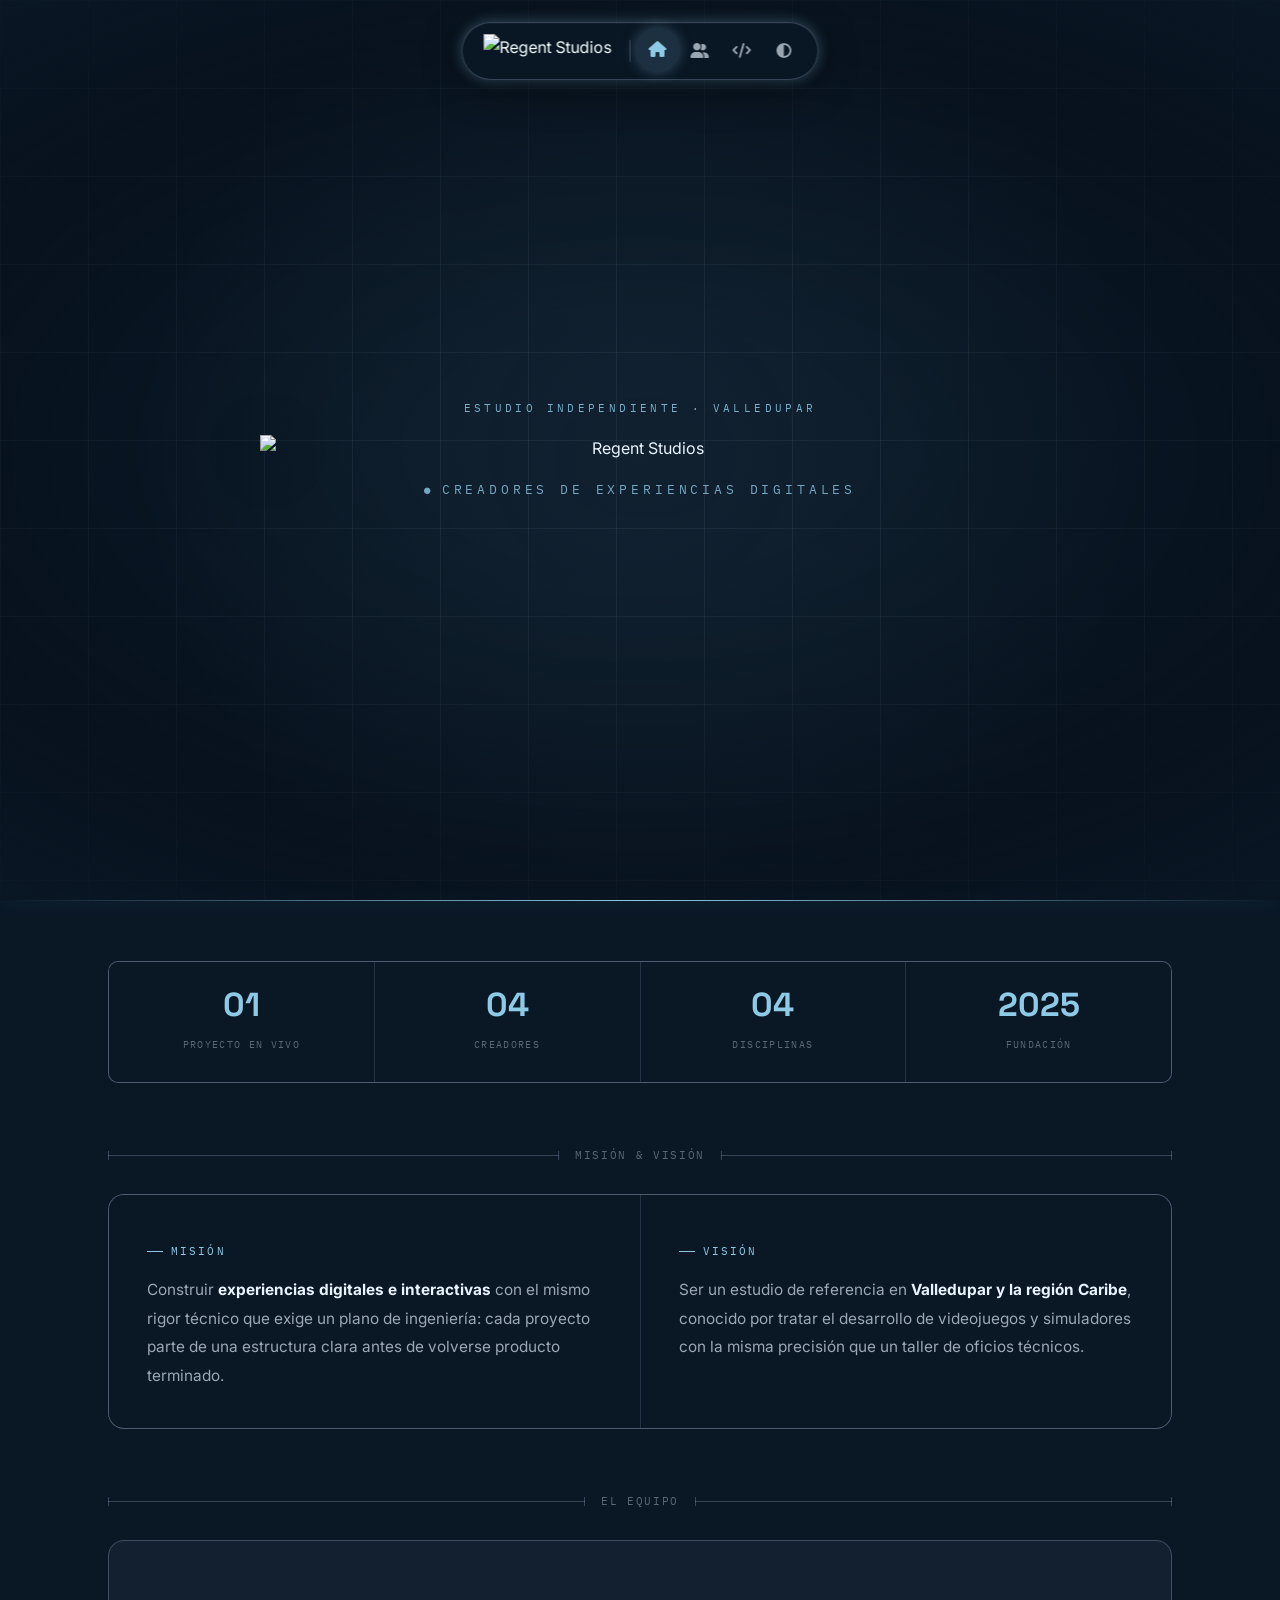
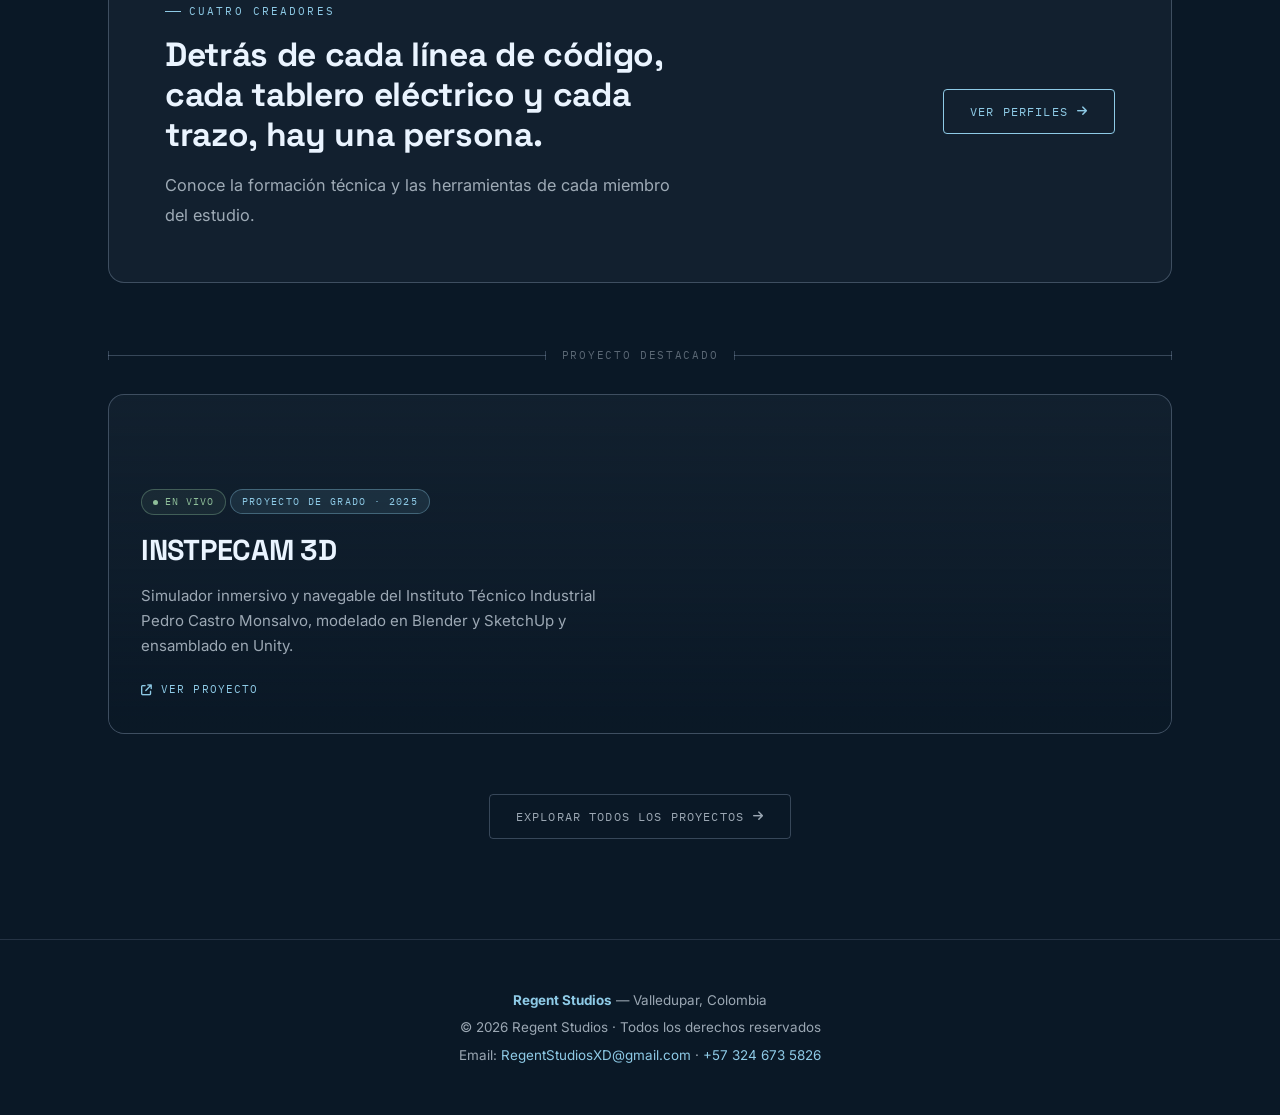
==== commit 1df27478: "Add files via upload" ====
--- a/index.html
+++ b/index.html
@@ -1,150 +1,167 @@
-<!DOCTYPE html>
-<html lang="es">
-<head>
-    <meta charset="UTF-8">
-    <meta name="viewport" content="width=device-width, initial-scale=1.0">
-    <title>Regent Studios | Creadores de Experiencias</title>
-    <link rel="preconnect" href="https://fonts.googleapis.com">
-    <link rel="preconnect" href="https://fonts.gstatic.com" crossorigin>
-    <link href="https://fonts.googleapis.com/css2?family=Orbitron:wght@700&family=Poppins:wght@400;600&display=swap" rel="stylesheet">
-    <link rel="stylesheet" href="style.css"> 
-</head>
-<body>
-    
-    <div class="intro-screen">
-        <img src="LogoBanerF.png" alt="Fondo del Logobanner de Regent Studios" class="intro-background-img"> 
-        
-        <div class="intro-title">
-            <img src="LogoM-removebg-preview.png" alt="Regent Studios Logo" class="intro-logo">
-        </div>
-
-        <div class="scroll-indicator" aria-hidden="false">
-            <svg class="scroll-arrow arrow-1" viewBox="0 0 24 24" preserveAspectRatio="none" xmlns="http://www.w3.org/2000/svg" role="img" aria-label="Desliza hacia abajo">
-                <path d="M3 8l9 9 9-9" stroke="currentColor" stroke-linecap="round" stroke-linejoin="round" fill="none"></path>
-            </svg>
-            <svg class="scroll-arrow arrow-2" viewBox="0 0 24 24" preserveAspectRatio="none" xmlns="http://www.w3.org/2000/svg" role="img" aria-label="Desliza hacia abajo">
-                <path d="M3 8l9 9 9-9" stroke="currentColor" stroke-linecap="round" stroke-linejoin="round" fill="none"></path>
-            </svg>
-            <svg class="scroll-arrow arrow-3" viewBox="0 0 24 24" preserveAspectRatio="none" xmlns="http://www.w3.org/2000/svg" role="img" aria-label="Desliza hacia abajo">
-                <path d="M3 8l9 9 9-9" stroke="currentColor" stroke-linecap="round" stroke-linejoin="round" fill="none"></path>
-            </svg>
-            <span class="sr-only">Desliza hacia abajo</span>
-        </div>
-    </div>
-
-    <main>
-        <header class="header"></header>
-
-        <div class="container">
-            <div class="main-content">
-                
-                <div class="mission-vision-container">
-                    
-                    <div class="mission-vision-item">
-                        <h2 class="section-title">Nuestra Misión</h2>
-                        <p class="project-description">
-                            Somos <strong>Regent Studios</strong>, creadores de experiencias interactivas y visuales. Estudio independiente enfocado en animaciones, cortometrajes y videojuegos. Fusionamos <strong>arte, tecnología y narrativa</strong> para dar vida a ideas únicas.
-                        </p>
-                    </div>
-
-                    <div class="mission-vision-item">
-                        <h2 class="section-title">Nuestra Visión</h2>
-                        <p class="project-description">
-                            Ser el estudio de desarrollo independiente líder en Latinoamérica, reconocido por su innovación en la inmersión digital y por establecer nuevos estándares en el entretenimiento educativo y el storytelling interactivo.
-                        </p>
-                    </div>
-
-                </div>
-                
-                <h2 class="section-title">Proyectos Destacados</h2>
-                
-                <div class="project-card project-card-img"> 
-                    <h3>INSTPECAM 3D</h3>
-                    <p>Simulador inmersivo del Instituto Técnico Industrial "Pedro Castro Monsalvo", utilizando Blender, Sketchup y Unity. Un proyecto de grado que construye una réplica digital fiel y detallada.</p>
-                    
-                    <a href="https://regentstudios.github.io/Proyecto-Instpecam3D/" class="card-link" aria-label="Ir al Proyecto Instpecam 3D"></a>
-                    <span class="card-cta-label">Ver Proyecto</span>
-                </div>
-            </div>
-        </div>
-    </main>
-
-<footer class="footer">
-        <div class="footer-content">
-            <p><strong>Regent Studios</strong> | Innovación y Creatividad</p>
-            <p>© 2025 Regent Studios | Todos los derechos reservados</p>
-            <p>Email: <a href="mailto:RegentStudiosXD@gmail.com" style="color: var(--accent-color); text-decoration: none;">RegentStudiosXD@gmail.com</a></p>
-            <p>Teléfono: <a href="https://wa.me/573246735826" target="_blank" style="color: var(--accent-color); text-decoration: none;">+57 324 673 5826</a></p>
-        </div>
-    </footer>
-    
-    <script>
-        // Efecto de fade-out de la intro al hacer scroll
-        const introScreen = document.querySelector('.intro-screen');
-        const scrollThreshold = window.innerHeight;
-
-        window.addEventListener('scroll', () => {
-            const scrollY = window.scrollY;
-            
-            if (scrollY <= scrollThreshold) {
-                const opacity = 1 - (scrollY / scrollThreshold);
-                const blur = (scrollY / scrollThreshold) * 10;
-                introScreen.style.opacity = opacity;
-                introScreen.style.filter = `blur(${blur}px)`;
-            } else {
-                introScreen.style.opacity = 0;
-                introScreen.style.filter = `blur(10px)`;
-            }
-        }, { passive: true });
-
-        // Activar indicador de scroll si el usuario permanece en la intro sin desplazarse
-        (function() {
-            const indicator = document.querySelector('.scroll-indicator');
-            if (!indicator) return;
-
-            let idleTimer = null;
-            const idleDelay = 2500; // 2.5 segundos de inactividad
-            const isInIntro = () => window.scrollY <= window.innerHeight * 0.15;
-
-            function startIdle() {
-                clearTimeout(idleTimer);
-                idleTimer = setTimeout(() => {
-                    indicator.classList.add('active');
-                }, idleDelay);
-            }
-
-            function cancelIdle() {
-                clearTimeout(idleTimer);
-                indicator.classList.remove('active');
-            }
-
-            function handleScroll() {
-                if (isInIntro()) {
-                    cancelIdle();
-                    startIdle();
-                } else {
-                    cancelIdle();
-                }
-            }
-
-            window.addEventListener('load', () => {
-                if (isInIntro()) startIdle();
-            });
-
-            window.addEventListener('scroll', handleScroll, { passive: true });
-            document.addEventListener('visibilitychange', () => {
-                if (document.visibilityState === 'visible' && isInIntro()) startIdle();
-                else cancelIdle();
-            });
-
-            ['keydown','pointerdown','touchstart'].forEach(ev => {
-                window.addEventListener(ev, () => {
-                    cancelIdle();
-                }, { passive: true });
-            });
-        })();
-    </script>
-
-</body>
-</html>
-
+<!DOCTYPE html>
+<html lang="es">
+<head>
+<meta charset="UTF-8">
+<meta name="viewport" content="width=device-width, initial-scale=1.0">
+<title>Regent Studios — Estudio Independiente</title>
+<meta name="description" content="Regent Studios: estudio independiente de Valledupar dedicado a simuladores 3D, videojuegos y experiencias interactivas.">
+<link rel="preconnect" href="https://fonts.googleapis.com">
+<link rel="preconnect" href="https://fonts.gstatic.com" crossorigin>
+<link rel="stylesheet" href="https://cdnjs.cloudflare.com/ajax/libs/font-awesome/6.4.0/css/all.min.css">
+<link rel="stylesheet" href="style.css">
+</head>
+<body>
+<script>(function(){
+  const savedTheme = localStorage.getItem('theme');
+  if(savedTheme === 'light'){
+    document.body.classList.add('light-mode');
+    localStorage.setItem('theme', 'light');
+  } else {
+    document.body.classList.remove('light-mode');
+    localStorage.setItem('theme', 'dark');
+  }
+})();</script>
+
+<!-- NAV FLOTANTE (se encoge al bajar, se expande al pasar el mouse) -->
+<div class="floating-menu-container minimized" id="mainNavContainer">
+  <nav class="floating-menu">
+    <a href="index.html" class="menu-brand">
+      <img src="IMGs/LogoM.png" alt="Regent Studios" class="menu-brand-logo">
+    </a>
+    <span class="menu-divider"></span>
+    <a href="index.html" class="menu-item active" data-label="Inicio"><i class="fa-solid fa-house"></i></a>
+    <a href="equipo.html" class="menu-item" data-label="Equipo"><i class="fa-solid fa-user-group"></i></a>
+    <a href="proyectos.html" class="menu-item" data-label="Proyectos"><i class="fa-solid fa-code"></i></a>
+    <button class="menu-item" id="themeToggle" data-label="Tema"><i class="fa-solid fa-circle-half-stroke"></i></button>
+  </nav>
+</div>
+
+<!-- INTRO: imagen de fondo que se desvanece y hace blur al bajar el scroll -->
+<div class="intro-screen" id="introScreen">
+  <img src="IMGs/LogoBanerF.png" alt="Regent Studios" class="intro-background-img" id="introBg">
+  <div class="intro-title">
+    <span class="intro-eyebrow">Estudio independiente · Valledupar</span>
+    <img src="IMGs/LogoM2.png" alt="Regent Studios" class="hero-logo">
+  </div>
+  <p class="hero-tagline"><i class="fa-solid fa-circle" style="font-size:0.4rem; margin-right:8px; vertical-align:middle;"></i>Creadores de Experiencias Digitales</p>
+  <div class="scroll-indicator" id="scrollIndicator" aria-hidden="true">
+    <svg class="scroll-arrow arrow-1" viewBox="0 0 24 24"><path d="M3 8l9 9 9-9" stroke="currentColor" stroke-linecap="round" stroke-linejoin="round" fill="none"/></svg>
+    <svg class="scroll-arrow arrow-2" viewBox="0 0 24 24"><path d="M3 8l9 9 9-9" stroke="currentColor" stroke-linecap="round" stroke-linejoin="round" fill="none"/></svg>
+    <svg class="scroll-arrow arrow-3" viewBox="0 0 24 24"><path d="M3 8l9 9 9-9" stroke="currentColor" stroke-linecap="round" stroke-linejoin="round" fill="none"/></svg>
+    <span class="sr-only">Desliza hacia abajo</span>
+  </div>
+</div>
+
+<main style="padding-top:100vh;">
+  <div class="sticky-line"></div>
+  <div class="container" style="padding-top:60px;">
+
+    <div class="spec-sheet reveal">
+      <div class="spec-cell"><span class="spec-num">01</span><span class="spec-lbl">Proyecto en vivo</span></div>
+      <div class="spec-cell"><span class="spec-num">04</span><span class="spec-lbl">Creadores</span></div>
+      <div class="spec-cell"><span class="spec-num">04</span><span class="spec-lbl">Disciplinas</span></div>
+      <div class="spec-cell"><span class="spec-num">2025</span><span class="spec-lbl">Fundación</span></div>
+    </div>
+
+    <div class="dim-line reveal"><span class="seg"></span><span class="lbl">Misión &amp; Visión</span><span class="seg"></span></div>
+
+    <div class="panel-grid reveal">
+      <div class="panel-cell">
+        <span class="eyebrow">Misión</span>
+        <p>Construir <strong>experiencias digitales e interactivas</strong> con el mismo rigor técnico que exige un plano de ingeniería: cada proyecto parte de una estructura clara antes de volverse producto terminado.</p>
+      </div>
+      <div class="panel-cell">
+        <span class="eyebrow">Visión</span>
+        <p>Ser un estudio de referencia en <strong>Valledupar y la región Caribe</strong>, conocido por tratar el desarrollo de videojuegos y simuladores con la misma precisión que un taller de oficios técnicos.</p>
+      </div>
+    </div>
+
+    <div class="dim-line reveal"><span class="seg"></span><span class="lbl">El equipo</span><span class="seg"></span></div>
+
+    <div class="team-cta reveal">
+      <div class="team-cta-text">
+        <span class="eyebrow">Cuatro creadores</span>
+        <h2 class="title-md" style="margin-bottom:14px;">Detrás de cada línea de código, cada tablero eléctrico y cada trazo, hay una persona.</h2>
+        <p class="lede">Conoce la formación técnica y las herramientas de cada miembro del estudio.</p>
+      </div>
+      <a href="equipo.html" class="btn">Ver perfiles <i class="fa-solid fa-arrow-right"></i></a>
+    </div>
+
+    <div class="dim-line reveal"><span class="seg"></span><span class="lbl">Proyecto destacado</span><span class="seg"></span></div>
+
+    <a href="https://regentstudios.github.io/Proyecto-Instpecam3D/" target="_blank" class="proj-card proj-card-img reveal" style="--bg-image:url('IMGs/instpecamIMG1.jpg');">
+      <div class="proj-card-body">
+        <span class="status-tag status-live"><span class="dot"></span> En vivo</span>
+        <span class="proj-tag">Proyecto de grado · 2025</span>
+        <h3>INSTPECAM 3D</h3>
+        <p>Simulador inmersivo y navegable del Instituto Técnico Industrial Pedro Castro Monsalvo, modelado en Blender y SketchUp y ensamblado en Unity.</p>
+        <span class="proj-cta"><i class="fa-solid fa-arrow-up-right-from-square"></i> Ver proyecto</span>
+      </div>
+    </a>
+
+    <div style="text-align:center; margin:60px 0 100px;" class="reveal">
+      <a href="proyectos.html" class="btn btn-ghost">Explorar todos los proyectos <i class="fa-solid fa-arrow-right"></i></a>
+    </div>
+
+  </div>
+</main>
+
+<footer class="footer">
+  <p><strong>Regent Studios</strong> — Valledupar, Colombia</p>
+  <p>© 2026 Regent Studios · Todos los derechos reservados</p>
+  <p>Email: <a href="mailto:RegentStudiosXD@gmail.com">RegentStudiosXD@gmail.com</a> · <a href="https://wa.me/573246735826" target="_blank">+57 324 673 5826</a></p>
+</footer>
+
+<script>
+  document.getElementById('themeToggle').addEventListener('click', () => {
+    document.body.classList.toggle('light-mode');
+    localStorage.setItem('theme', document.body.classList.contains('light-mode') ? 'light' : 'dark');
+  });
+
+  // === Intro: fade + blur del fondo al hacer scroll ===
+  const intro = document.getElementById('introScreen');
+  const introBg = document.getElementById('introBg');
+  const threshold = window.innerHeight;
+
+  window.addEventListener('scroll', () => {
+    const y = window.scrollY;
+    if (y <= threshold) {
+      const r = y / threshold;
+      intro.style.opacity = 1 - r;
+      intro.style.filter = `blur(${r * 10}px)`;
+      if (introBg) introBg.style.transform = `scale(${1.05 + r * 0.06}) translateY(${r * 44}px)`;
+    } else {
+      intro.style.opacity = 0;
+    }
+  }, { passive: true });
+
+  // === Nav flotante: se encoge al bajar, se expande al pasar el mouse ===
+  const navContainer = document.getElementById('mainNavContainer');
+  window.addEventListener('scroll', () => {
+    navContainer.classList.toggle('minimized', window.scrollY > 80);
+  }, { passive: true });
+  navContainer.addEventListener('mouseenter', () => navContainer.classList.remove('minimized'));
+  navContainer.addEventListener('mouseleave', () => {
+    if (window.scrollY > 80) navContainer.classList.add('minimized');
+  });
+
+  // === Indicador de scroll en el intro ===
+  (function() {
+    const ind = document.getElementById('scrollIndicator');
+    if (!ind) return;
+    let timer;
+    const inIntro = () => window.scrollY <= window.innerHeight * 0.14;
+    const show = () => { clearTimeout(timer); timer = setTimeout(() => { if (inIntro()) ind.classList.add('active'); }, 2200); };
+    const hide = () => { clearTimeout(timer); ind.classList.remove('active'); };
+    window.addEventListener('load', () => { if (inIntro()) show(); });
+    window.addEventListener('scroll', () => { inIntro() ? (hide(), show()) : hide(); }, { passive: true });
+  })();
+
+  // === Reveal al hacer scroll ===
+  const obs = new IntersectionObserver(entries => {
+    entries.forEach(e => { if (e.isIntersecting) { e.target.classList.add('in'); obs.unobserve(e.target); } });
+  }, { threshold: 0.1 });
+  document.querySelectorAll('.reveal').forEach(el => obs.observe(el));
+</script>
+</body>
+</html>
--- a/style.css
+++ b/style.css
@@ -1,379 +1,437 @@
-/* --- Variables de Color y Estilos Generales --- */
-:root {
-    /* Paleta de Colores Azules/Cian Futurista */
-    --primary-color: #05050A; /* Negro ultra-oscuro (Fondo base) */
-    --secondary-color: #00BCD4; /* Cian primario (Bordes/Destacado/Neo) */
-    --accent-color: #4DD0E1; /* Cian claro de acento (Brillo/Hover) */
-    --light-color: #E0F7FA; /* Blanco/gris azulado claro */
-    --dark-color: #101018; /* Gris muy oscuro para secciones */
-    --text-color: #B3E5FC; /* Color de texto principal (Azul claro suave) */
-    
-    /* Gradiente sutil para el fondo */
-    --background-gradient: radial-gradient(circle at center, var(--dark-color) 0%, var(--primary-color) 100%);
-
-    /* Sombra de Neo (para títulos y bordes) */
-    --neo-shadow: 0 0 12px var(--secondary-color), 0 0 20px var(--secondary-color);
-}
-
-html {
-    scroll-behavior: smooth;
-}
-
-body {
-    font-family: 'Poppins', sans-serif;
-    margin: 0;
-    padding: 0;
-    background-color: var(--primary-color);
-    background-image: var(--background-gradient); 
-    color: var(--text-color);
-    overflow-x: hidden;
-    min-height: 100vh; 
-}
-
-/* --- Pantalla de Introducción (Cubierta total) --- */
-.intro-screen {
-    position: fixed;
-    top: 0;
-    left: 0;
-    width: 100%;
-    height: 100vh; /* OCUPA EL 100% DE LA ALTURA DE LA VENTANA */
-    z-index: 100;
-    pointer-events: none; 
-    display: flex; 
-    flex-direction: column;
-    align-items: center;
-    justify-content: center;
-    text-align: center;
-    overflow: hidden; 
-    transition: opacity 0.5s ease, filter 0.5s ease; /* Para el efecto de fade-out */
-}
-
-/* Overlay oscuro para mejorar contraste del logo */
-.intro-screen::after {
-    content: '';
-    position: absolute;
-    top: 0; left: 0; width: 100%; height: 100%;
-    /* Añadimos un tinte Cian sutil */
-    background: rgba(0, 188, 212, 0.05); 
-    /* Oscurecimiento en los bordes para más profundidad */
-    box-shadow: inset 0 0 100px rgba(5, 5, 10, 0.9); 
-    z-index: 1;
-}
-
-/* IMAGEN DE FONDO (Con clase específica) */
-.intro-background-img {
-    position: absolute;
-    top: 0;
-    left: 0;
-    width: 100%;
-    height: 100%;
-    object-fit: cover; /* Asegura que la imagen cubra toda la pantalla */
-    filter: brightness(0.7) contrast(1.1); 
-    z-index: 0;
-}
-
-/* Contenedor del Logo y Título */
-.intro-title {
-    position: relative;
-    z-index: 2; /* Encima del overlay */
-}
-
-/* ESTILO DEL LOGO TRANSPARENTE (Centrado y GRANDE) */
-.intro-logo {
-    height: auto; 
-    width: auto;
-    max-height: 90vh; /* ¡MÁXIMO TAMAÑO! (90% de la altura del viewport) */
-    max-width: 95vw;  /* ¡MÁXIMO TAMAÑO! (95% del ancho del viewport) */
-    display: block; 
-    margin: 0 auto; 
-    filter: drop-shadow(0 0 20px var(--secondary-color)); /* Efecto Neo-Cian */
-    transition: filter 0.3s ease;
-}
-
-.intro-logo:hover {
-    filter: drop-shadow(0 0 35px var(--accent-color)); /* Brillo más intenso al pasar el mouse */
-}
-
-
-/* --- Indicador de desplazamiento (scroll-indicator) --- */
-.sr-only {
-    position: absolute !important;
-    width: 1px;
-    height: 1px;
-    padding: 0;
-    margin: -1px;
-    overflow: hidden;
-    clip: rect(0, 0, 0, 0);
-    white-space: nowrap;
-    border: 0;
-}
-
-.scroll-indicator {
-    position: fixed;
-    bottom: 36px;
-    left: 50%;
-    transform: translateX(-50%);
-    z-index: 101; 
-    display: flex;
-    flex-direction: column;
-    align-items: center;
-    gap: 4px;
-    width: min(40vw, 220px);
-    height: auto;
-    pointer-events: none;
-    opacity: 0; /* INICIA OCULTO */
-    transition: opacity 300ms ease;
-}
-
-.scroll-arrow {
-    width: 100%;
-    height: 20px;
-    color: var(--accent-color); /* Color Cian */
-    opacity: 0;
-    transform-origin: center;
-    filter: drop-shadow(0 0 8px var(--secondary-color)); /* Efecto Neo */
-}
-
-.scroll-arrow path {
-    stroke-width: 3.2;
-    vector-effect: non-scaling-stroke;
-}
-
-.arrow-1 { animation: arrowFade 2s infinite; }
-.arrow-2 { animation: arrowFade 2s infinite 0.3s; }
-.arrow-3 { animation: arrowFade 2s infinite 0.6s; }
-
-.scroll-indicator.active { opacity: 1; }
-
-@keyframes arrowFade {
-    0% { opacity: 0; transform: translateY(-8px); }
-    50% { opacity: 1; transform: translateY(0); }
-    100% { opacity: 0; transform: translateY(8px); }
-}
-
-/* --- Contenido Principal --- */
-main {
-    position: relative;
-    z-index: 1;
-    background-color: transparent; 
-    padding-top: 100vh; /* ¡CLAVE! Empuja el contenido para que empiece después de la intro */
-}
-
-/* Estilo del Encabezado Sticky (De vuelta a la línea simple solicitada) */
-.header {
-    background-color: var(--primary-color); 
-    height: 5px; 
-    padding: 0; 
-    
-    border-bottom: 2px solid var(--secondary-color); 
-    
-    position: sticky;
-    top: 0;
-    z-index: 50;
-    width: 100%;
-    box-sizing: border-box;
-    box-shadow: 0 0 10px rgba(0, 188, 212, 0.5); /* Aumentamos la sombra para Neo */
-}
-
-/* --- Contenido de la Sección Principal --- */
-.container {
-    max-width: 1100px; 
-    margin: 60px auto;
-    padding: 0 20px;
-}
-
-.main-content {
-    text-align: center;
-}
-
-/* Contenedor Flex para Misión y Visión */
-.mission-vision-container {
-    display: flex;
-    justify-content: space-between;
-    gap: 40px; 
-    margin-bottom: 40px;
-}
-
-.mission-vision-item {
-    flex: 1; 
-    text-align: center;
-    padding: 10px;
-}
-
-.section-title {
-    font-size: 3rem; 
-    color: var(--accent-color); 
-    margin: 40px 0 20px 0;
-    font-family: 'Orbitron', sans-serif; 
-    text-shadow: 0 0 10px var(--secondary-color), 0 0 20px var(--secondary-color); 
-    letter-spacing: 2px;
-}
-
-.project-description {
-    font-size: 1.15rem; 
-    line-height: 1.8;
-    margin: 0 auto 40px auto;
-    opacity: 0.9;
-}
-
-.project-description strong {
-    color: var(--accent-color); 
-    font-weight: 600;
-}
-
-/* Estilo Base de la Tarjeta */
-.project-card {
-    position: relative;
-    background-color: var(--dark-color);
-    border: none; 
-    padding: 35px; 
-    border-radius: 8px; 
-    margin-top: 30px;
-    box-shadow: 0 10px 30px rgba(0, 0, 0, 0.8), var(--neo-shadow);
-    transition: transform 0.3s ease, box-shadow 0.3s ease;
-    cursor: pointer;
-    overflow: hidden; 
-}
-
-.project-card h3 {
-    color: var(--secondary-color); 
-    font-family: 'Orbitron', sans-serif;
-    font-size: 2.2rem; 
-}
-
-
-/* Estilo para la Tarjeta de Proyecto con Imagen de Fondo y fundido */
-.project-card-img {
-    background-image: url('instpecamIMG1.jpg');
-    background-size: cover;
-    background-position: center;
-    background-repeat: no-repeat;
-    
-    z-index: 1;
-    color: var(--light-color);
-    text-shadow: 0 0 5px rgba(0,0,0,1);
-}
-
-/* Superposición de Oscurecimiento (Incluye el gradiente de fundido) */
-.project-card-img::before {
-    content: '';
-    position: absolute;
-    top: 0;
-    left: 0;
-    right: 0;
-    bottom: 0;
-    
-    /* GRADIENTE CLAVE: Oscurecimiento con fundido al fondo */
-    background: linear-gradient(
-        to bottom,
-        rgba(0, 0, 0, 0.55) 0%, 
-        rgba(0, 0, 0, 0.65) 50%, 
-        var(--dark-color) 100% 
-    );
-    z-index: 2; 
-    transition: background 0.3s ease; 
-}
-
-/* Aseguramos que el contenido esté encima de la capa de oscurecimiento */
-.project-card-img h3, .project-card-img p, .card-cta-label {
-    position: relative;
-    z-index: 3;
-}
-
-.project-card:hover {
-    transform: translateY(-5px); 
-    box-shadow: 0 15px 40px rgba(0, 0, 0, 0.9), 0 0 25px var(--accent-color);
-}
-
-.project-card-img:hover::before {
-    /* Oscurecimiento menor al pasar el mouse */
-    background: linear-gradient(
-        to bottom,
-        rgba(0, 0, 0, 0.45) 0%,
-        rgba(0, 0, 0, 0.55) 50%,
-        var(--dark-color) 100% 
-    );
-}
-
-/* Hacemos que el enlace cubra el 100% de la tarjeta */
-.card-link {
-    position: absolute;
-    top: 0;
-    left: 0;
-    width: 100%;
-    height: 100%;
-    z-index: 4; 
-}
-
-/* Estilo del indicador visual del CTA */
-.card-cta-label {
-    display: inline-block;
-    margin-top: 15px;
-    padding: 10px 20px;
-    background: var(--accent-color);
-    color: var(--primary-color);
-    font-weight: bold;
-    text-transform: uppercase;
-    border-radius: 4px;
-    box-shadow: 0 0 15px rgba(77, 208, 225, 0.8);
-    transition: background-color 0.3s ease, transform 0.3s ease;
-}
-
-.project-card-img:hover .card-cta-label {
-    background: var(--secondary-color);
-    box-shadow: 0 0 25px var(--secondary-color);
-    transform: scale(1.05);
-}
-
-/* --- Pie de Página --- */
-.footer {
-    background-color: var(--dark-color);
-    color: var(--light-color);
-    text-align: center;
-    padding: 25px; 
-    margin-top: 50px;
-    border-top: 2px solid var(--secondary-color); 
-    box-shadow: 0 -5px 15px rgba(0, 0, 0, 0.5);
-}
-
-.footer-content p {
-    margin: 5px 0;
-    opacity: 0.8;
-}
-
-/* --- Media Queries --- */
-@media (max-width: 768px) {
-    /* Ajuste de tamaño del logo en móviles */
-    .intro-logo {
-        max-height: 70vh; /* Ajustado para móviles */
-        max-width: 95vw;
-    }
-    
-    /* Misión y Visión de vuelta a columnas apiladas en móviles */
-    .mission-vision-container {
-        flex-direction: column;
-        gap: 0;
-    }
-    
-    .header {
-        height: 4px;
-    }
-    
-    .project-card h3 {
-        font-size: 1.8rem;
-    }
-    
-    .card-cta-label {
-        padding: 8px 15px;
-        font-size: 0.9rem;
-    }
-
-    .section-title {
-        font-size: 2.5rem;
-        margin: 20px 0 10px 0;
-    }
-
-    .project-description {
-        font-size: 1rem;
-    }
-}
+/* ============================================================
+   REGENT STUDIOS — HOJA DE ESTILOS GLOBAL
+   Base: estructura "plano técnico" (panel-grid / team-grid)
+   Paleta: azul celeste pastel, cielo despejado
+   + Nav flotante dinámico + Intro con fade al hacer scroll
+   ============================================================ */
+
+@import url('https://fonts.googleapis.com/css2?family=Space+Grotesk:wght@500;600;700&family=Inter:wght@400;500;600;700&family=IBM+Plex+Mono:wght@400;500&display=swap');
+
+:root{
+  --bg:        #0A1826;
+  --bg-2:      #0D2237;
+  --bg-glass:  rgba(10,24,38,0.86);
+  --panel:     rgba(202,220,252,0.045);
+  --panel-2:   rgba(202,220,252,0.075);
+  --line:      rgba(202,220,252,0.14);
+  --line-2:    rgba(202,220,252,0.24);
+  --line-br:   rgba(202,220,252,0.42);
+  --paper:     #EAF4FF;
+  --dim:       rgba(234,244,255,0.65);
+  --muted:     rgba(234,244,255,0.36);
+  --sky:       #8ECAE6;
+  --sky-hi:    #BEE5F5;
+  --sky-dim:   rgba(142,202,230,0.14);
+  --sky-glow:  0 0 14px rgba(142,202,230,0.4);
+  --ok:        #8FBF9A;
+  --font-display: 'Space Grotesk', sans-serif;
+  --font-body:    'Inter', sans-serif;
+  --font-mono:    'IBM Plex Mono', monospace;
+  --radius-sm: 4px;
+  --radius-md: 10px;
+  --radius-lg: 16px;
+  --ease: 0.3s cubic-bezier(.4,0,.2,1);
+}
+
+body.light-mode{
+  --bg:        #EAF4FF;
+  --bg-2:      #DCEBFA;
+  --bg-glass:  rgba(234,244,255,0.9);
+  --panel:     rgba(10,30,50,0.035);
+  --panel-2:   rgba(10,30,50,0.06);
+  --line:      rgba(10,30,50,0.14);
+  --line-2:    rgba(10,30,50,0.24);
+  --line-br:   rgba(10,30,50,0.42);
+  --paper:     #0D2237;
+  --dim:       rgba(10,30,50,0.65);
+  --muted:     rgba(10,30,50,0.4);
+  --sky:       #3C7A99;
+  --sky-hi:    #2A5D77;
+  --sky-dim:   rgba(60,122,153,0.12);
+  --sky-glow:  0 0 14px rgba(60,122,153,0.3);
+}
+
+/* === RESET === */
+*,*::before,*::after{ box-sizing:border-box; margin:0; padding:0; }
+html{ scroll-behavior:smooth; font-size:16px; }
+body{
+  font-family:var(--font-body);
+  background:var(--bg);
+  color:var(--paper);
+  line-height:1.65;
+  overflow-x:hidden;
+  min-height:100vh;
+  transition:background var(--ease), color var(--ease);
+}
+
+/* graph-paper backdrop */
+body::before{
+  content:'';
+  position:fixed; inset:0;
+  background-image:
+    linear-gradient(var(--line) 1px, transparent 1px),
+    linear-gradient(90deg, var(--line) 1px, transparent 1px);
+  background-size: 88px 88px;
+  opacity:0.5;
+  pointer-events:none;
+  z-index:0;
+}
+::selection{ background:var(--sky); color:var(--bg); }
+
+::-webkit-scrollbar{ width:3px; }
+::-webkit-scrollbar-track{ background:var(--bg); }
+::-webkit-scrollbar-thumb{ background:var(--sky); border-radius:2px; }
+
+a{ color:inherit; }
+
+/* === LAYOUT === */
+.container{ max-width:1120px; margin:0 auto; padding:0 28px; position:relative; z-index:1; }
+main{ position:relative; z-index:1; }
+.page-content{ padding-top:118px; padding-bottom:40px; }
+
+/* === CORNER REGISTRATION MARKS (signature) === */
+.corner-marks{ position:absolute; inset:0; pointer-events:none; z-index:2; }
+.corner-marks span{
+  position:absolute; width:16px; height:16px;
+  border-radius:50%; border:1px solid var(--line-br);
+}
+.corner-marks span::before,
+.corner-marks span::after{ content:''; position:absolute; background:var(--line-br); }
+.corner-marks span::before{ top:50%; left:-5px; right:-5px; height:1px; transform:translateY(-50%); }
+.corner-marks span::after{ left:50%; top:-5px; bottom:-5px; width:1px; transform:translateX(-50%); }
+.corner-marks span:nth-child(1){ top:22px; left:22px; }
+.corner-marks span:nth-child(2){ top:22px; right:22px; }
+.corner-marks span:nth-child(3){ bottom:22px; left:22px; }
+.corner-marks span:nth-child(4){ bottom:22px; right:22px; }
+
+/* === FLOATING NAV (dinámico: se encoge al bajar, se expande con el mouse) === */
+.floating-menu-container{
+  position:fixed; top:22px; left:50%; z-index:4000;
+  transform:translateX(-50%);
+  transition:transform 0.5s cubic-bezier(.34,1.56,.64,1), opacity 0.35s ease;
+}
+.floating-menu-container.minimized{
+  transform:translateX(-50%) scale(0.64) translateY(-4px);
+  opacity:0.62;
+}
+.floating-menu{
+  display:flex; align-items:center; gap:4px;
+  padding:9px 15px;
+  background:var(--bg-glass);
+  backdrop-filter:blur(22px); -webkit-backdrop-filter:blur(22px);
+  border:1px solid var(--line-2);
+  border-radius:50px;
+  box-shadow:0 8px 40px rgba(0,0,0,0.45), var(--sky-glow), inset 0 1px 0 rgba(255,255,255,0.04);
+}
+.menu-brand{
+  display:flex; align-items:center; gap:8px; padding:0 10px 0 6px; text-decoration:none; color:var(--paper);
+}
+.menu-brand-logo{
+  height:34px; width:auto; object-fit:contain; display:block;
+  filter:brightness(1.05);
+}
+.menu-divider{ width:1px; height:22px; background:var(--line-2); margin:0 4px; flex-shrink:0; }
+.menu-item{
+  position:relative; display:flex; align-items:center; justify-content:center;
+  width:38px; height:38px; border-radius:50%;
+  color:var(--dim); text-decoration:none; font-size:0.92rem;
+  background:none; border:none; cursor:pointer;
+  transition:color var(--ease), background var(--ease), transform 0.3s cubic-bezier(.22,1,.36,1);
+  font-family:var(--font-body); flex-shrink:0;
+}
+.menu-item:hover, .menu-item.active{ color:var(--sky); background:var(--sky-dim); transform:translateY(-1px) scale(1.08); }
+.menu-item.active{ box-shadow:var(--sky-glow); }
+.menu-item::after{
+  content:attr(data-label); position:absolute; bottom:-24px; left:50%; transform:translateX(-50%);
+  font-size:0.56rem; font-family:var(--font-mono); letter-spacing:0.1em; text-transform:uppercase;
+  color:var(--sky); white-space:nowrap; opacity:0; transition:opacity 0.2s ease; pointer-events:none;
+}
+.menu-item:hover::after{ opacity:1; }
+@media (max-width:640px){
+  .menu-brand-word{ display:none; }
+  .menu-divider{ display:none; }
+}
+
+/* === INTRO SCREEN (portada con imagen que se desvanece) === */
+.intro-screen{
+  position:fixed; inset:0; z-index:100;
+  display:flex; flex-direction:column; align-items:center; justify-content:center;
+  overflow:hidden; pointer-events:none;
+}
+.intro-background-img{
+  position:absolute; inset:0; width:100%; height:100%; object-fit:cover;
+  filter:brightness(0.32) saturate(1.15);
+  z-index:0; transform:scale(1.05); transition:transform 10s ease;
+}
+.intro-screen::before{
+  content:''; position:absolute; inset:0;
+  background:radial-gradient(ellipse 90% 70% at 50% 50%, transparent 20%, rgba(6,14,24,0.6) 65%, var(--bg) 100%);
+  z-index:1;
+}
+.intro-screen::after{
+  content:''; position:absolute; inset:0;
+  background:radial-gradient(circle at 50% 50%, rgba(142,202,230,0.06) 0%, transparent 65%);
+  z-index:2; animation:introPulse 5s ease-in-out infinite;
+}
+@keyframes introPulse{ 0%,100%{opacity:0.4;} 50%{opacity:1;} }
+.intro-title{ position:relative; z-index:3; text-align:center; padding:0 24px; animation:introReveal 1.2s cubic-bezier(.4,0,.2,1) 0.15s both; }
+@keyframes introReveal{ from{opacity:0; transform:scale(0.94) translateY(20px); filter:blur(10px);} to{opacity:1; transform:scale(1) translateY(0); filter:blur(0);} }
+.intro-eyebrow{
+  display:block; font-family:var(--font-mono); font-size:0.66rem; letter-spacing:0.32em; text-transform:uppercase;
+  color:var(--sky); margin-bottom:18px; opacity:0.85;
+}
+.hero-logo{
+  width:min(760px, 90vw); height:auto; max-height:340px; object-fit:contain;
+  display:block; margin:0 auto; filter:drop-shadow(0 8px 30px rgba(0,0,0,0.32));
+}
+.hero-tagline{
+  position:relative; z-index:3; margin-top:18px;
+  font-family:var(--font-mono); font-size:clamp(0.6rem, 1.4vw, 0.8rem); letter-spacing:0.3em; text-transform:uppercase;
+  color:var(--sky); opacity:0; animation:heroTagline 0.9s ease 1.4s both;
+}
+@keyframes heroTagline{ from{opacity:0; transform:translateY(10px);} to{opacity:0.8; transform:translateY(0);} }
+
+.sr-only{ position:absolute!important; width:1px; height:1px; padding:0; margin:-1px; overflow:hidden; clip:rect(0,0,0,0); white-space:nowrap; border:0; }
+.scroll-indicator{
+  position:fixed; bottom:26px; left:50%; transform:translateX(-50%); z-index:200;
+  display:flex; flex-direction:column; align-items:center; gap:2px; width:26px;
+  opacity:0; transition:opacity 0.4s ease; pointer-events:none;
+}
+.scroll-indicator.active{ opacity:1; }
+.scroll-arrow{ width:100%; height:15px; color:var(--sky); opacity:0; filter:drop-shadow(0 0 5px var(--sky)); }
+.scroll-arrow path{ stroke-width:2.5; vector-effect:non-scaling-stroke; }
+.arrow-1{ animation:arrowDrop 2s ease-in-out infinite; }
+.arrow-2{ animation:arrowDrop 2s ease-in-out infinite 0.25s; }
+.arrow-3{ animation:arrowDrop 2s ease-in-out infinite 0.5s; }
+@keyframes arrowDrop{ 0%{opacity:0; transform:translateY(-5px);} 50%{opacity:1; transform:translateY(0);} 100%{opacity:0; transform:translateY(5px);} }
+
+/* sticky glow line under intro */
+.sticky-line{
+  position:sticky; top:0; z-index:50; height:1px; width:100%;
+  background:linear-gradient(90deg, transparent, var(--sky), transparent);
+  box-shadow:var(--sky-glow);
+}
+
+/* === TYPOGRAPHY === */
+.eyebrow{
+  display:inline-flex; align-items:center; gap:8px;
+  font-family:var(--font-mono); font-size:0.66rem; letter-spacing:0.2em; text-transform:uppercase;
+  color:var(--sky); margin-bottom:14px;
+}
+.eyebrow::before{ content:''; width:16px; height:1px; background:var(--sky); }
+
+h1,h2,h3{ font-family:var(--font-display); font-weight:700; color:var(--paper); letter-spacing:-0.01em; }
+.title-lg{ font-size:clamp(2.1rem, 5vw, 3.4rem); line-height:1.1; }
+.title-md{ font-size:clamp(1.5rem, 3vw, 2.1rem); line-height:1.2; }
+
+.lede{ font-size:1.02rem; line-height:1.85; color:var(--dim); max-width:600px; }
+.lede strong{ color:var(--paper); font-weight:600; }
+
+/* dimension-line divider (signature element) */
+.dim-line{ display:flex; align-items:center; gap:16px; margin:64px 0 30px; }
+.dim-line .seg{ flex:1; height:1px; background:var(--line-2); position:relative; }
+.dim-line .seg::before, .dim-line .seg::after{ content:''; position:absolute; top:-4px; width:1px; height:9px; background:var(--line-2); }
+.dim-line .seg::before{ left:0; }
+.dim-line .seg::after{ right:0; }
+.dim-line .lbl{
+  font-family:var(--font-mono); font-size:0.66rem; letter-spacing:0.16em; text-transform:uppercase;
+  color:var(--muted); white-space:nowrap;
+}
+.dim-line.solo .seg:last-child{ display:none; }
+
+/* === BUTTONS === */
+.btn{
+  display:inline-flex; align-items:center; gap:9px;
+  font-family:var(--font-mono); font-size:0.72rem; letter-spacing:0.1em; text-transform:uppercase;
+  padding:12px 26px; border-radius:4px; text-decoration:none; cursor:pointer;
+  transition:background var(--ease), color var(--ease), border-color var(--ease), transform var(--ease);
+  border:1px solid var(--sky); color:var(--sky); background:transparent;
+}
+.btn:hover{ background:var(--sky); color:var(--bg); transform:translateY(-2px); }
+.btn-ghost{ border-color:var(--line-2); color:var(--dim); }
+.btn-ghost:hover{ background:var(--panel-2); color:var(--paper); border-color:var(--line-br); }
+
+/* === HERO (home, tras el intro) === */
+.hero{
+  min-height:60vh; display:flex; flex-direction:column; align-items:flex-start; justify-content:center;
+  position:relative; padding:60px 0 60px;
+}
+.hero-plate{
+  position:relative; border:1px solid var(--line-2); border-radius:var(--radius-lg);
+  padding:56px clamp(24px,5vw,64px); background:var(--panel); overflow:hidden; width:100%;
+}
+.hero-scale{
+  position:absolute; top:24px; right:28px; font-family:var(--font-mono); font-size:0.62rem;
+  letter-spacing:0.12em; color:var(--muted); text-transform:uppercase;
+}
+.hero h1{ margin:6px 0 20px; max-width:820px; }
+.hero h1 em{ font-style:normal; color:var(--sky); }
+.hero .lede{ max-width:560px; margin-bottom:32px; }
+.hero-actions{ display:flex; gap:14px; flex-wrap:wrap; }
+
+/* === STATS / SPEC SHEET === */
+.spec-sheet{
+  display:grid; grid-template-columns:repeat(4,1fr); border:1px solid var(--line-2);
+  border-radius:var(--radius-md); overflow:hidden; margin:0; background:var(--line);
+  gap:1px;
+}
+.spec-cell{ background:var(--bg); padding:26px 18px; text-align:center; }
+.spec-num{ display:block; font-family:var(--font-display); font-size:clamp(1.6rem,2.6vw,2.2rem); color:var(--sky); font-weight:700; line-height:1; margin-bottom:8px; }
+.spec-lbl{ font-family:var(--font-mono); font-size:0.6rem; letter-spacing:0.14em; text-transform:uppercase; color:var(--muted); }
+
+/* === MISSION / VISION PANELS === */
+.panel-grid{ display:grid; grid-template-columns:1fr 1fr; gap:1px; background:var(--line); border:1px solid var(--line-2); border-radius:var(--radius-lg); overflow:hidden; }
+.panel-cell{ background:var(--bg); padding:38px; }
+.panel-cell .eyebrow{ margin-bottom:16px; }
+.panel-cell p{ color:var(--dim); font-size:0.96rem; line-height:1.85; }
+.panel-cell p strong{ color:var(--paper); }
+
+/* === TEAM CTA (home) === */
+.team-cta{
+  border:1px solid var(--line-2); border-radius:var(--radius-lg); background:var(--panel);
+  padding:52px clamp(24px,5vw,56px); display:flex; align-items:center; justify-content:space-between;
+  gap:32px; flex-wrap:wrap; position:relative; overflow:hidden;
+}
+.team-cta-text{ max-width:520px; }
+.team-cta .lede{ margin-bottom:0; }
+
+/* === PROJECT CARD === */
+.proj-card{
+  position:relative; border:1px solid var(--line-2); border-radius:var(--radius-lg);
+  overflow:hidden; background:var(--panel); text-decoration:none; color:inherit; display:block;
+  transition:border-color var(--ease), transform var(--ease);
+}
+.proj-card:hover{ border-color:var(--sky); transform:translateY(-4px); }
+.proj-card-img{
+  background-image:var(--bg-image,none); background-size:cover; background-position:center;
+  min-height:340px; display:flex; flex-direction:column; justify-content:flex-end; position:relative;
+}
+.proj-card-img::before{
+  content:''; position:absolute; inset:0;
+  background:linear-gradient(to top, rgba(10,24,38,0.96) 4%, rgba(10,24,38,0.5) 46%, rgba(10,24,38,0.08) 100%);
+}
+.proj-card-body{ position:relative; z-index:2; padding:32px; }
+.proj-tag{
+  display:inline-block; font-family:var(--font-mono); font-size:0.6rem; letter-spacing:0.14em; text-transform:uppercase;
+  color:var(--sky); border:1px solid rgba(142,202,230,0.35); background:rgba(142,202,230,0.1);
+  padding:4px 11px; border-radius:20px; margin-bottom:12px;
+}
+.proj-card h3{ font-size:clamp(1.3rem,2.4vw,1.8rem); margin-bottom:10px; }
+.proj-card-body p{ color:var(--dim); font-size:0.94rem; max-width:480px; margin-bottom:16px; }
+.proj-tech{ display:flex; flex-wrap:wrap; gap:7px; margin-bottom:14px; }
+.proj-tech span{
+  font-family:var(--font-mono); font-size:0.58rem; letter-spacing:0.06em; padding:3px 9px;
+  border:1px solid var(--line-2); border-radius:4px; color:var(--dim);
+}
+.proj-cta{ display:inline-flex; align-items:center; gap:8px; font-family:var(--font-mono); font-size:0.68rem; letter-spacing:0.1em; text-transform:uppercase; color:var(--sky); }
+.status-tag{ display:inline-flex; align-items:center; gap:7px; font-family:var(--font-mono); font-size:0.6rem; letter-spacing:0.1em; text-transform:uppercase; padding:4px 11px; border-radius:20px; margin-bottom:12px;}
+.status-tag .dot{ width:5px; height:5px; border-radius:50%; background:currentColor; }
+.status-live{ color:var(--ok); border:1px solid rgba(143,191,154,0.35); background:rgba(143,191,154,0.08); }
+.status-dev{ color:var(--sky); border:1px solid rgba(142,202,230,0.3); background:rgba(142,202,230,0.08); }
+
+.projects-grid{ display:grid; grid-template-columns:1.4fr 1fr; gap:20px; }
+.proj-card.compact{ min-height:100%; display:flex; flex-direction:column; justify-content:space-between; padding:32px; }
+.proj-card.compact h3{ font-size:1.2rem; }
+.proj-card.compact p{ font-size:0.88rem; color:var(--dim); }
+
+/* === TEAM GRID (equipo.html) === */
+.team-grid{ display:grid; grid-template-columns:1fr 1fr; gap:18px; }
+.member-card{
+  appearance:none; -webkit-appearance:none; width:100%; display:block; font:inherit; color:inherit;
+  text-align:left; border:1px solid var(--line-2); border-radius:var(--radius-lg);
+  background:var(--panel); padding:30px; cursor:pointer; position:relative;
+  transition:border-color var(--ease), transform var(--ease), background var(--ease);
+}
+.member-card:hover{ border-color:var(--sky); transform:translateY(-3px); background:var(--panel-2); }
+.member-top{ display:flex; align-items:center; gap:16px; margin-bottom:16px; }
+.member-avatar{
+  width:56px; height:56px; border-radius:50%; border:1.5px solid var(--line-2);
+  display:flex; align-items:center; justify-content:center; font-size:1.5rem; color:var(--sky);
+  background:var(--sky-dim); flex-shrink:0;
+}
+.member-role{ font-family:var(--font-mono); font-size:0.6rem; letter-spacing:0.15em; text-transform:uppercase; color:var(--sky); display:block; margin-bottom:4px; }
+.member-name{ font-family:var(--font-display); font-size:1.2rem; font-weight:700; }
+.member-card p.member-bio{ color:var(--dim); font-size:0.9rem; margin-bottom:14px; line-height:1.7; }
+.member-tags{ display:flex; flex-wrap:wrap; gap:6px; }
+.member-tags span{ font-family:var(--font-mono); font-size:0.6rem; padding:3px 9px; border:1px solid var(--line-2); border-radius:20px; color:var(--muted); }
+.member-open{ position:absolute; top:28px; right:28px; font-family:var(--font-mono); font-size:0.62rem; color:var(--muted); letter-spacing:0.1em; }
+
+/* === PROFILE OVERLAY / PANEL === */
+.overlay{
+  position:fixed; inset:0; z-index:2000; background:rgba(4,10,18,0.72);
+  display:flex; justify-content:center; align-items:flex-start;
+  padding:24px; opacity:0; pointer-events:none; transition:opacity 0.3s ease;
+}
+.overlay.open{ opacity:1; pointer-events:all; }
+.overlay-panel{
+  width:min(1120px, 100%); height:min(920px, 100%); max-height:calc(100vh - 48px); background:var(--bg); border:1px solid var(--line-2);
+  border-radius:24px; padding:clamp(24px, 4vw, 42px); overflow-y:auto; transform:translateY(24px); transition:transform 0.35s cubic-bezier(.4,0,.2,1);
+}
+.overlay.open .overlay-panel{ transform:translateY(0); }
+.overlay-close{
+  position:fixed; top:24px; right:clamp(24px, 4vw, 40px); z-index:2001;
+  width:38px; height:38px; border-radius:50%; border:1px solid var(--line-2); background:var(--bg);
+  color:var(--dim); cursor:pointer; display:flex; align-items:center; justify-content:center; font-size:1rem;
+}
+.overlay-close:hover{ color:var(--sky); border-color:var(--sky); }
+.cv-page{ display:flex; flex-direction:column; gap:24px; }
+.cv-header{ border-bottom:1px solid var(--line); padding-bottom:24px; }
+.cv-heading{ display:flex; align-items:flex-start; gap:22px; }
+.op-avatar{ width:72px; height:72px; border-radius:50%; border:1.5px solid var(--sky); background:var(--sky-dim); color:var(--sky); display:flex; align-items:center; justify-content:center; font-size:2rem; margin-bottom:0; flex-shrink:0; }
+.op-role{ font-family:var(--font-mono); font-size:0.64rem; letter-spacing:0.16em; text-transform:uppercase; color:var(--sky); display:block; margin-bottom:8px; }
+.op-name{ font-family:var(--font-display); font-size:1.7rem; font-weight:700; margin-bottom:6px; }
+.op-loc{ font-family:var(--font-mono); font-size:0.78rem; color:var(--dim); margin-bottom:12px; }
+.op-bio{ color:var(--dim); font-size:0.95rem; line-height:1.85; margin-bottom:0; max-width:760px; }
+.op-block-title{ font-family:var(--font-mono); font-size:0.6rem; letter-spacing:0.16em; text-transform:uppercase; color:var(--muted); display:block; margin-bottom:14px; }
+.cv-grid{ display:grid; grid-template-columns:1.15fr 0.85fr; gap:20px; }
+.cv-card{ border:1px solid var(--line-2); border-radius:16px; background:var(--panel); padding:24px; }
+.op-edu{ border-left:2px solid var(--line-2); padding-left:16px; margin-bottom:0; }
+.op-edu-item{ padding:10px 0; border-bottom:1px solid var(--line); }
+.op-edu-item:last-child{ border-bottom:none; }
+.op-edu-year{ font-family:var(--font-mono); font-size:0.62rem; color:var(--sky); letter-spacing:0.08em; }
+.op-edu-title{ display:block; font-weight:600; font-size:0.9rem; margin-top:2px; }
+.op-edu-place{ font-size:0.78rem; color:var(--dim); }
+.op-skills{ display:flex; flex-wrap:wrap; gap:8px; margin-bottom:28px; }
+.op-skills span{ font-family:var(--font-mono); font-size:0.68rem; padding:5px 13px; border:1px solid var(--line-2); border-radius:20px; color:var(--sky-hi); background:var(--sky-dim); }
+.op-social{ display:flex; flex-direction:column; gap:8px; }
+.op-social a{ display:inline-flex; align-items:center; gap:10px; font-size:0.85rem; padding:9px 14px; border:1px solid var(--line-2); border-radius:8px; text-decoration:none; color:var(--paper); transition:border-color var(--ease), transform var(--ease); }
+.op-social a:hover{ border-color:var(--sky); transform:translateX(3px); }
+
+@media (max-width:860px){
+  .cv-grid{ grid-template-columns:1fr; }
+}
+@media (max-width:640px){
+  .overlay{ padding:12px; }
+  .overlay-panel{ padding:20px; border-radius:16px; }
+  .cv-heading{ flex-direction:column; }
+  .op-name{ font-size:1.4rem; }
+}
+
+/* === FOOTER === */
+.footer{ border-top:1px solid var(--line); padding:44px 24px; text-align:center; margin-top:80px; position:relative; z-index:1; }
+.footer p{ margin:5px 0; color:var(--dim); font-size:0.84rem; }
+.footer strong{ color:var(--sky); }
+.footer a{ color:var(--sky); text-decoration:none; }
+.footer a:hover{ color:var(--sky-hi); }
+
+/* === SCROLL REVEAL === */
+.reveal{ opacity:0; transform:translateY(20px); transition:opacity 0.6s cubic-bezier(.4,0,.2,1), transform 0.6s cubic-bezier(.4,0,.2,1); }
+.reveal.in{ opacity:1; transform:translateY(0); }
+
+/* === RESPONSIVE === */
+@media (max-width:860px){
+  .panel-grid{ grid-template-columns:1fr; }
+  .projects-grid{ grid-template-columns:1fr; }
+  .team-grid{ grid-template-columns:1fr; }
+  .spec-sheet{ grid-template-columns:repeat(2,1fr); }
+  .team-cta{ flex-direction:column; align-items:flex-start; }
+}
+@media (max-width:640px){
+  .container{ padding:0 18px; }
+  .hero-plate{ padding:40px 22px; }
+  .overlay-panel{ padding:90px 24px 50px; }
+}
+
+@media (prefers-reduced-motion:reduce){
+  *,*::before,*::after{ animation-duration:0.01ms !important; transition-duration:0.01ms !important; }
+}
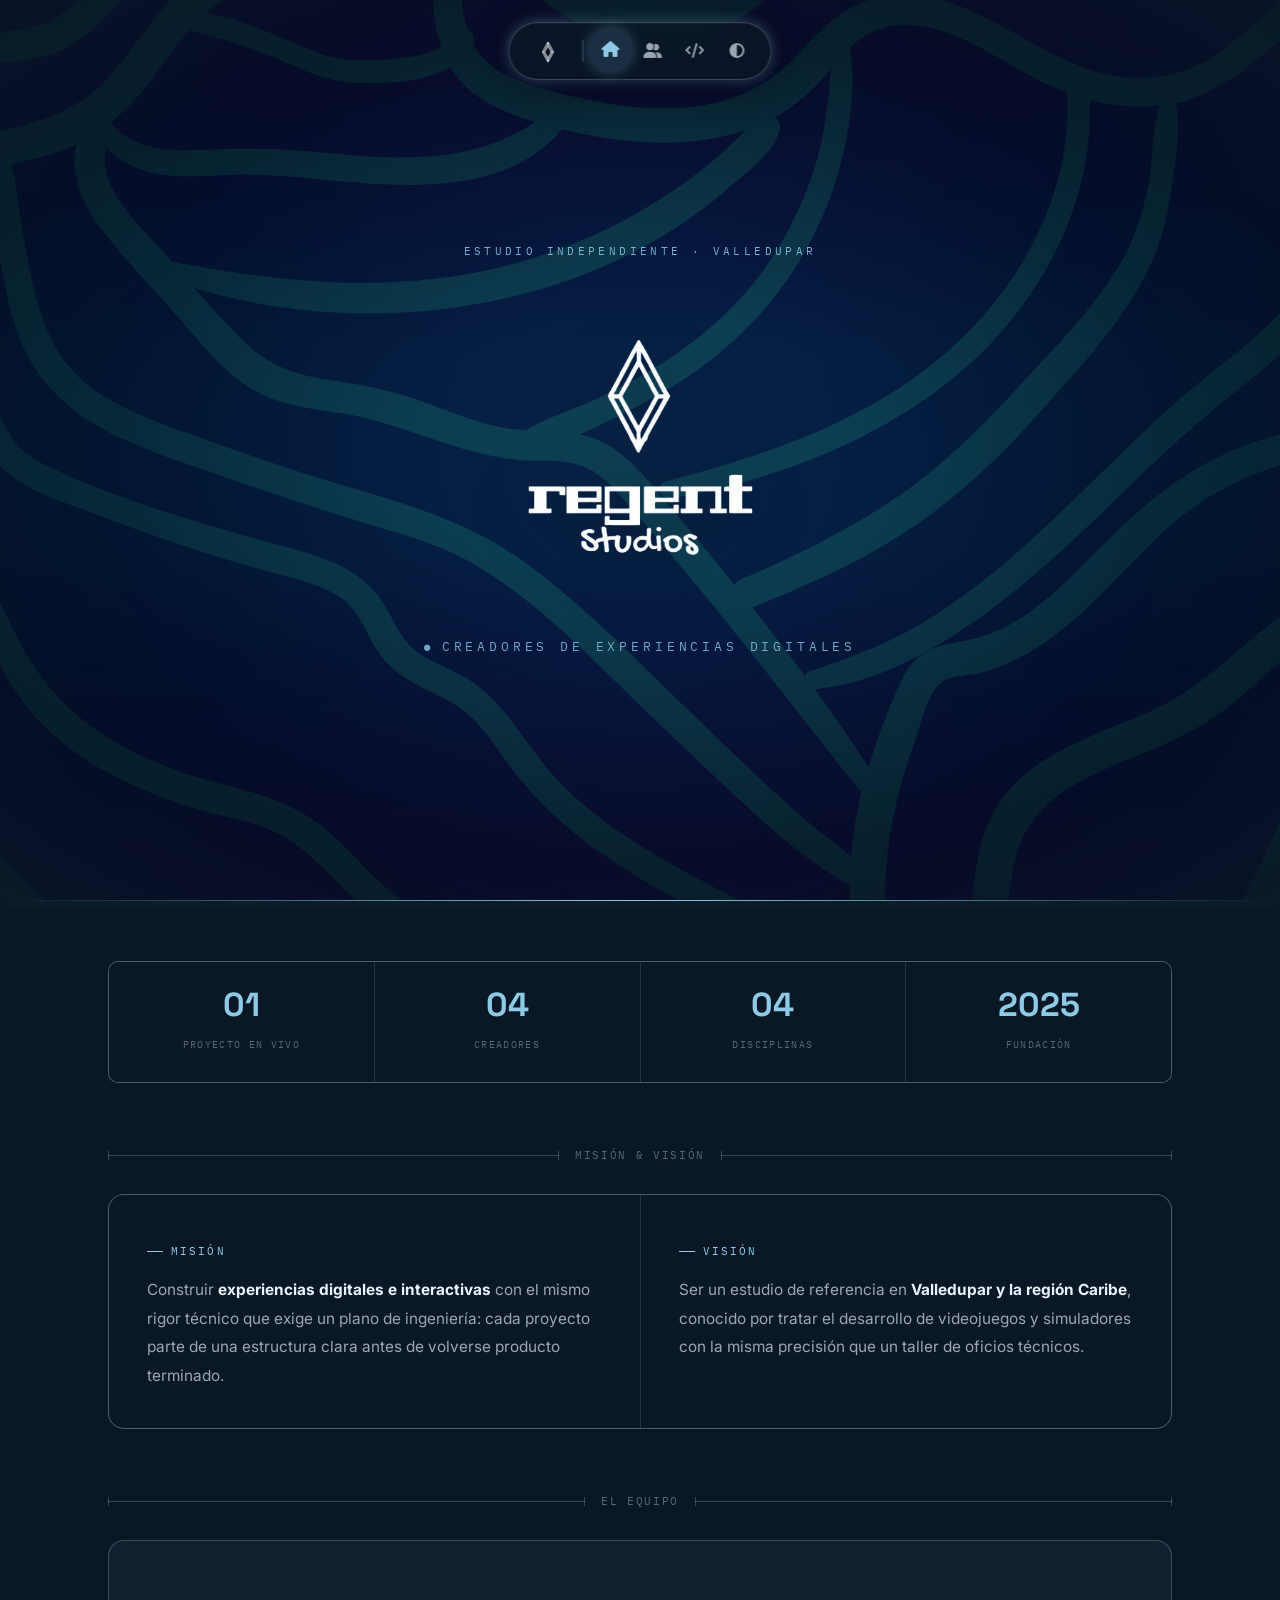
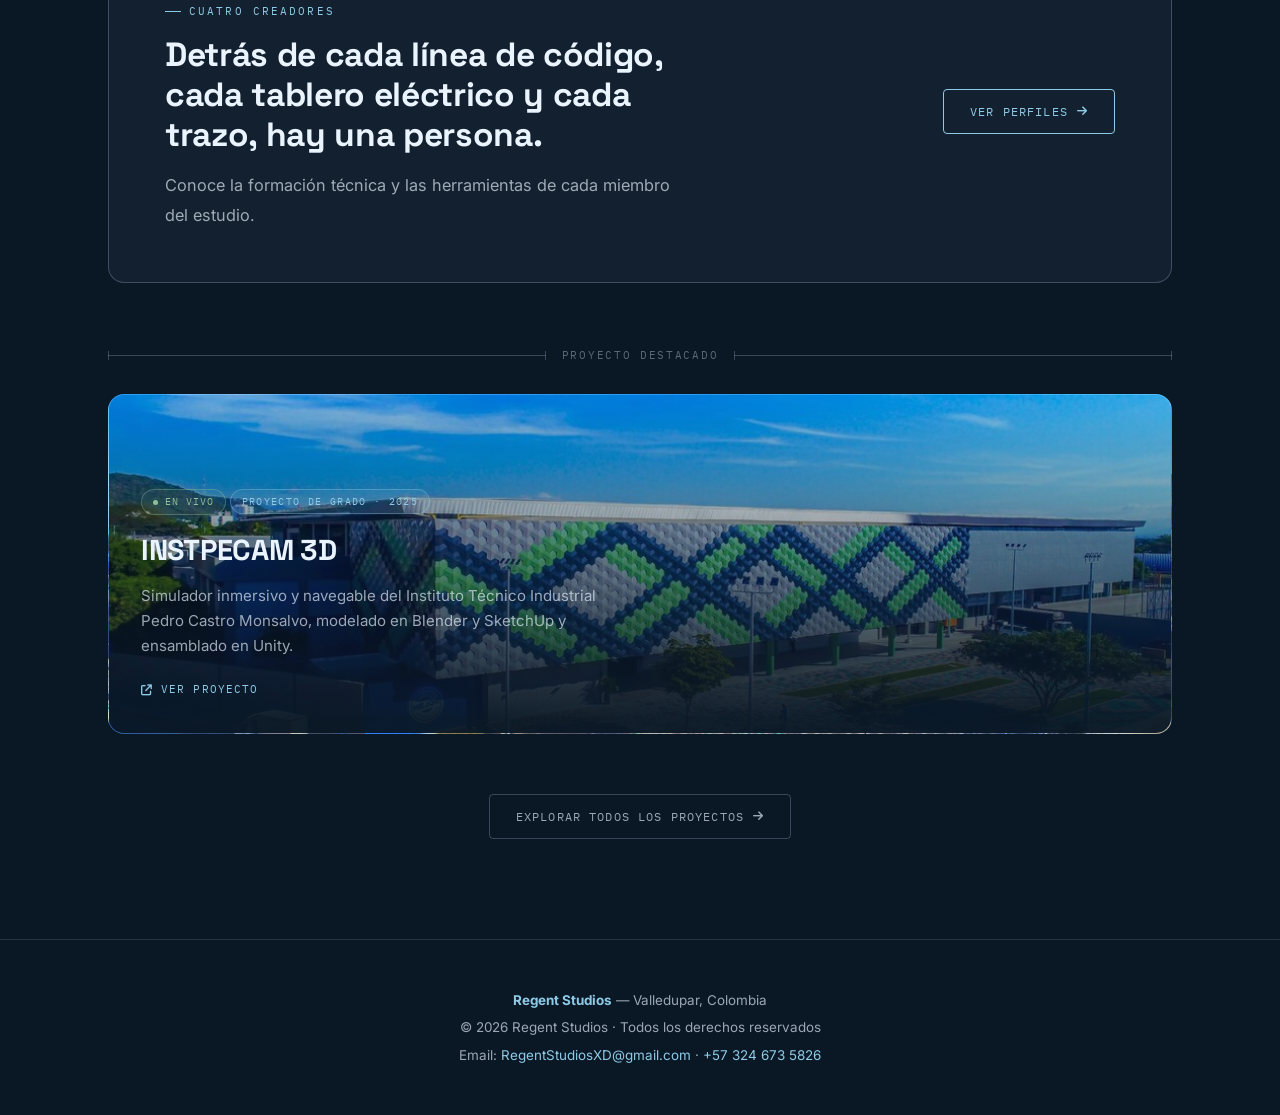
==== commit ae519e63: "Add files via upload" ====
--- a/index.html
+++ b/index.html
@@ -26,7 +26,7 @@
 <div class="floating-menu-container minimized" id="mainNavContainer">
   <nav class="floating-menu">
     <a href="index.html" class="menu-brand">
-      <img src="IMGs/LogoM.png" alt="Regent Studios" class="menu-brand-logo">
+      <img src="LogoM.png" alt="Regent Studios" class="menu-brand-logo">
     </a>
     <span class="menu-divider"></span>
     <a href="index.html" class="menu-item active" data-label="Inicio"><i class="fa-solid fa-house"></i></a>
@@ -38,10 +38,10 @@
 
 <!-- INTRO: imagen de fondo que se desvanece y hace blur al bajar el scroll -->
 <div class="intro-screen" id="introScreen">
-  <img src="IMGs/LogoBanerF.png" alt="Regent Studios" class="intro-background-img" id="introBg">
+  <img src="LogoBanerF.png" alt="Regent Studios" class="intro-background-img" id="introBg">
   <div class="intro-title">
     <span class="intro-eyebrow">Estudio independiente · Valledupar</span>
-    <img src="IMGs/LogoM2.png" alt="Regent Studios" class="hero-logo">
+    <img src="LogoM2.png" alt="Regent Studios" class="hero-logo">
   </div>
   <p class="hero-tagline"><i class="fa-solid fa-circle" style="font-size:0.4rem; margin-right:8px; vertical-align:middle;"></i>Creadores de Experiencias Digitales</p>
   <div class="scroll-indicator" id="scrollIndicator" aria-hidden="true">
@@ -89,7 +89,7 @@
 
     <div class="dim-line reveal"><span class="seg"></span><span class="lbl">Proyecto destacado</span><span class="seg"></span></div>
 
-    <a href="https://regentstudios.github.io/Proyecto-Instpecam3D/" target="_blank" class="proj-card proj-card-img reveal" style="--bg-image:url('IMGs/instpecamIMG1.jpg');">
+    <a href="https://regentstudios.github.io/Proyecto-Instpecam3D/" target="_blank" class="proj-card proj-card-img reveal" style="--bg-image:url('instpecamIMG1.jpg');">
       <div class="proj-card-body">
         <span class="status-tag status-live"><span class="dot"></span> En vivo</span>
         <span class="proj-tag">Proyecto de grado · 2025</span>
